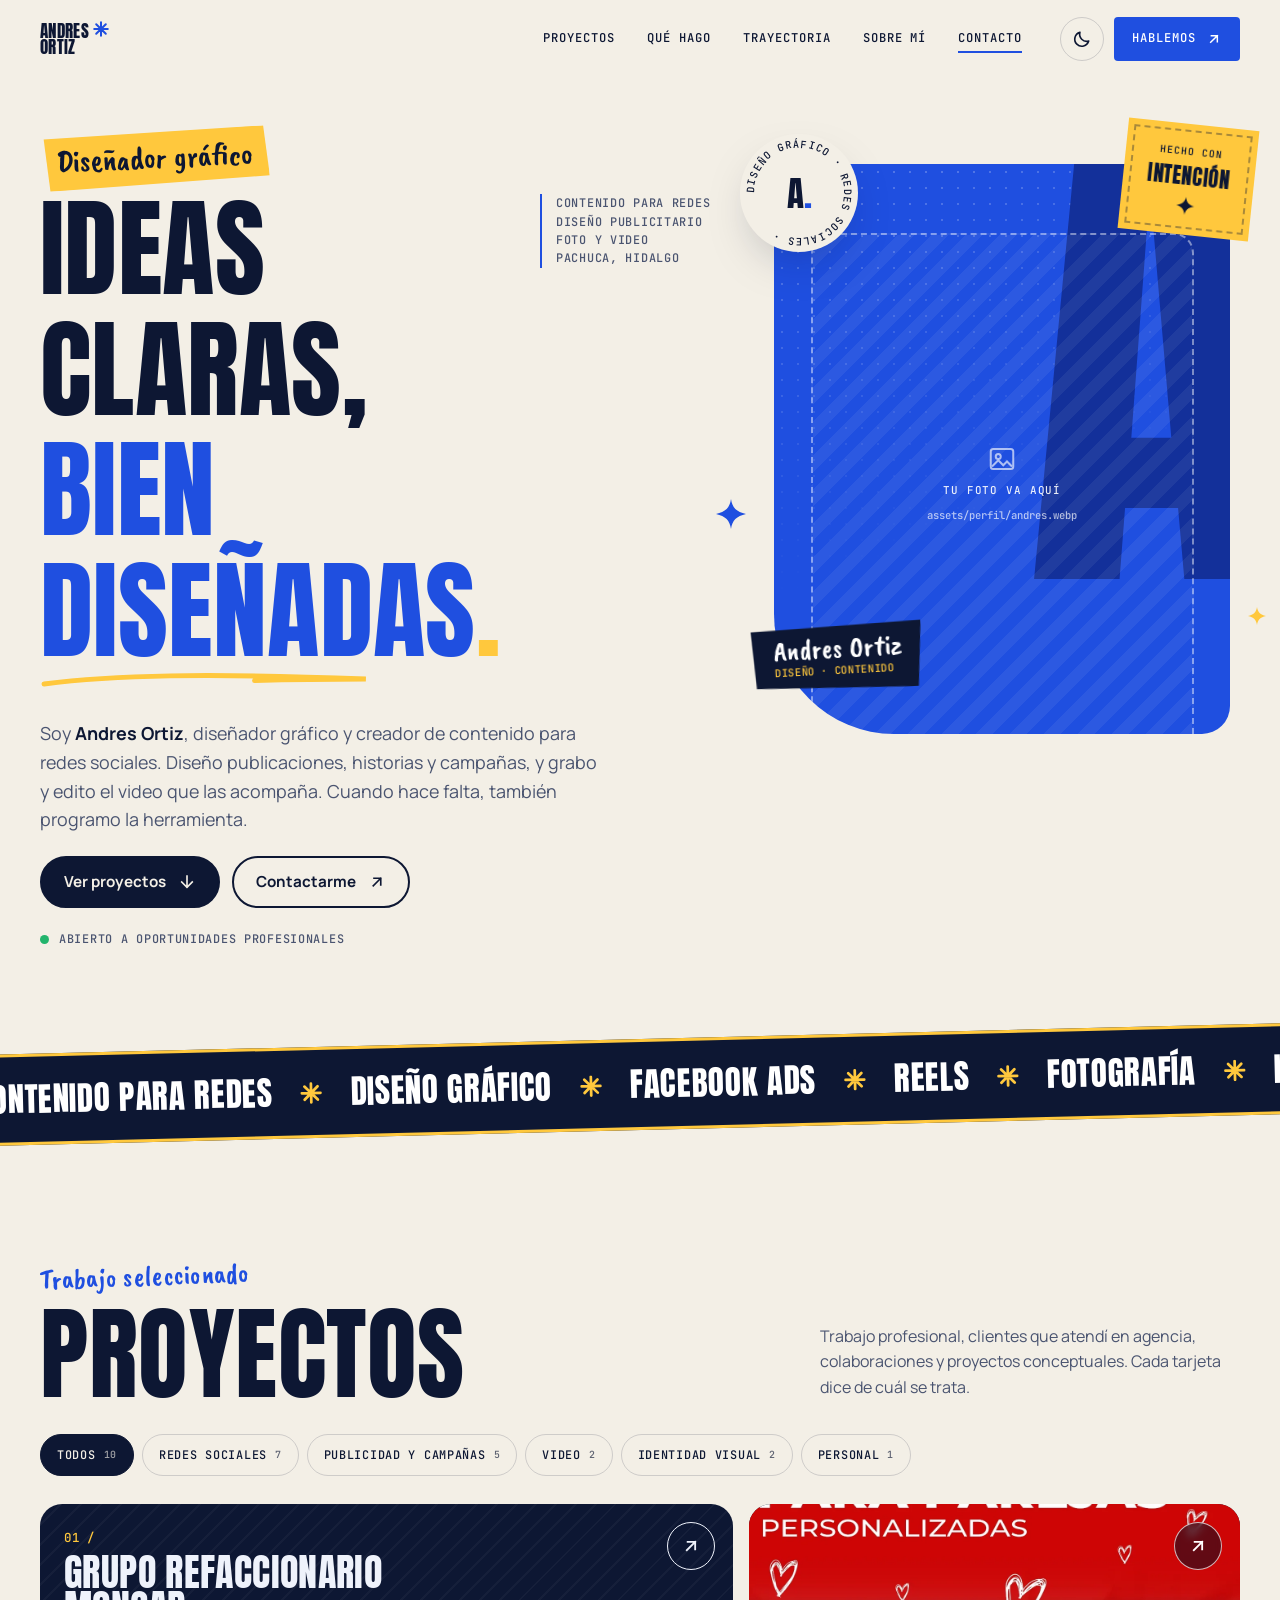
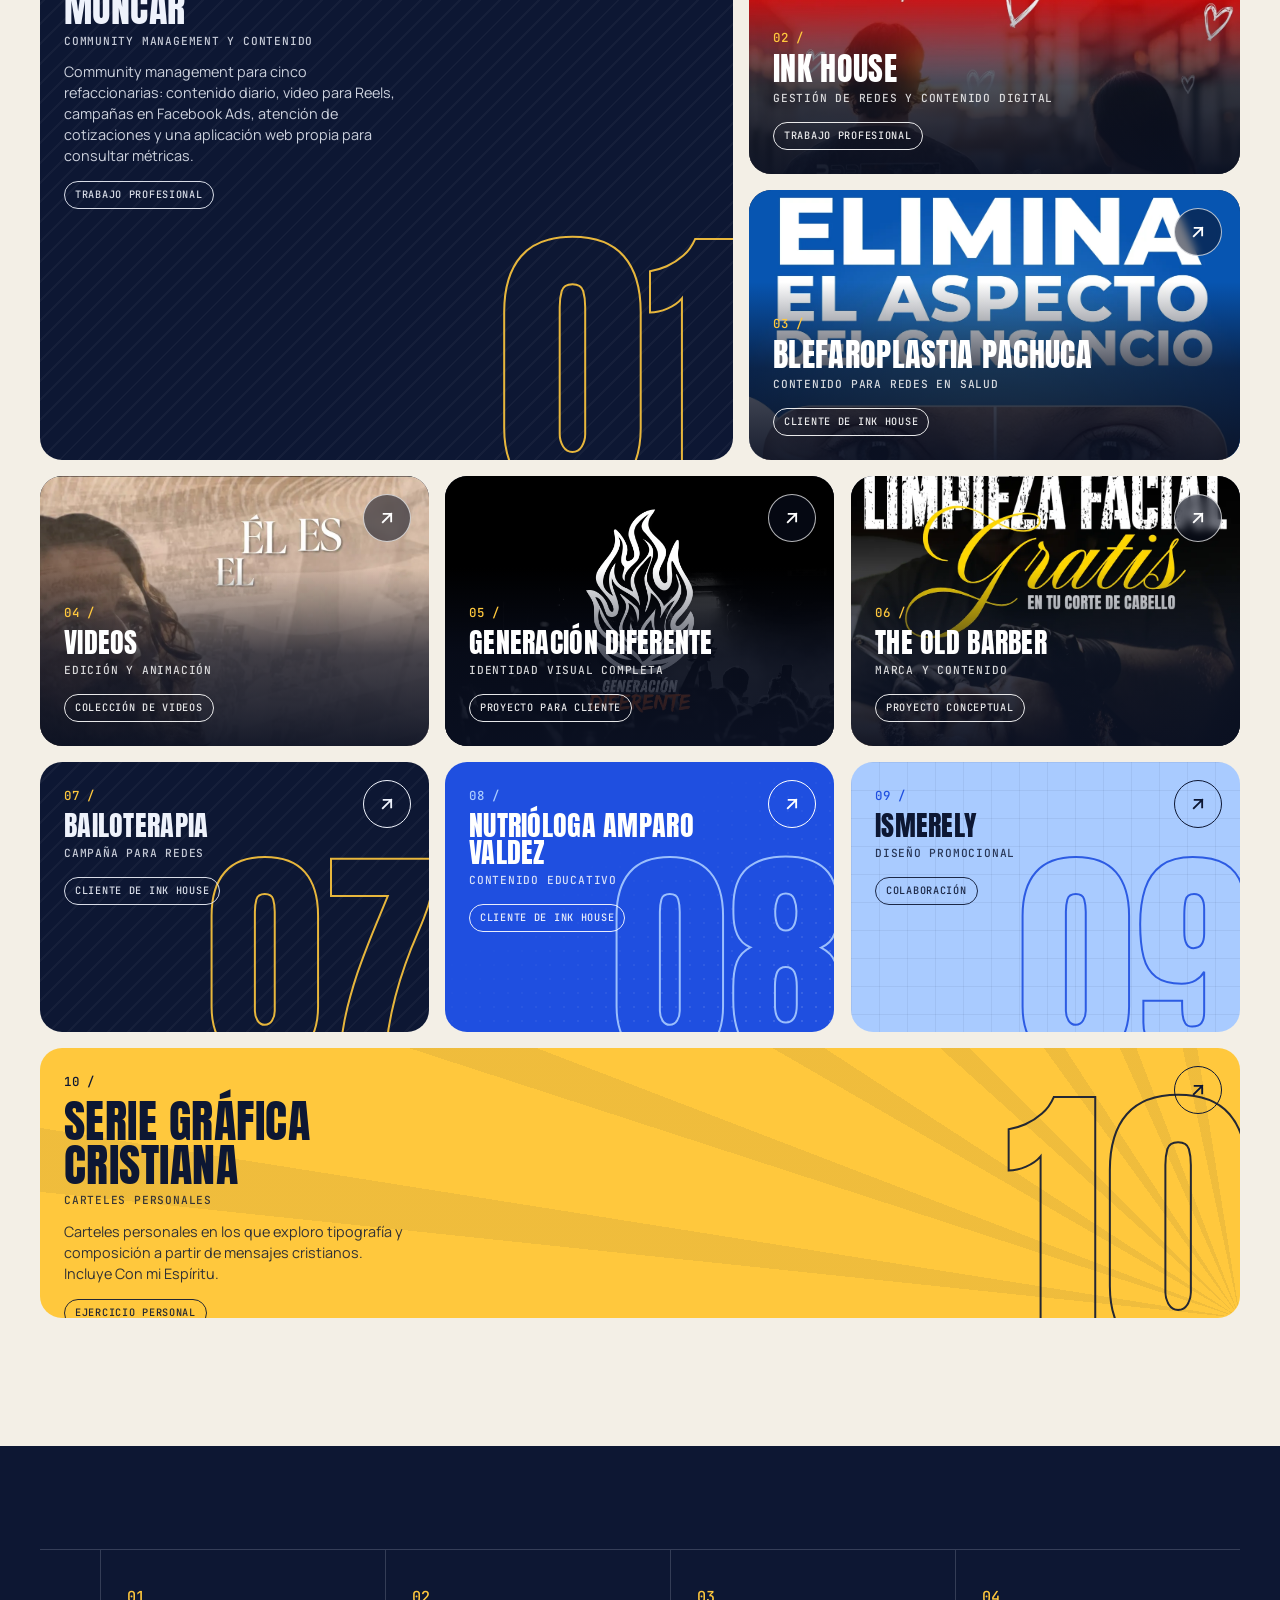
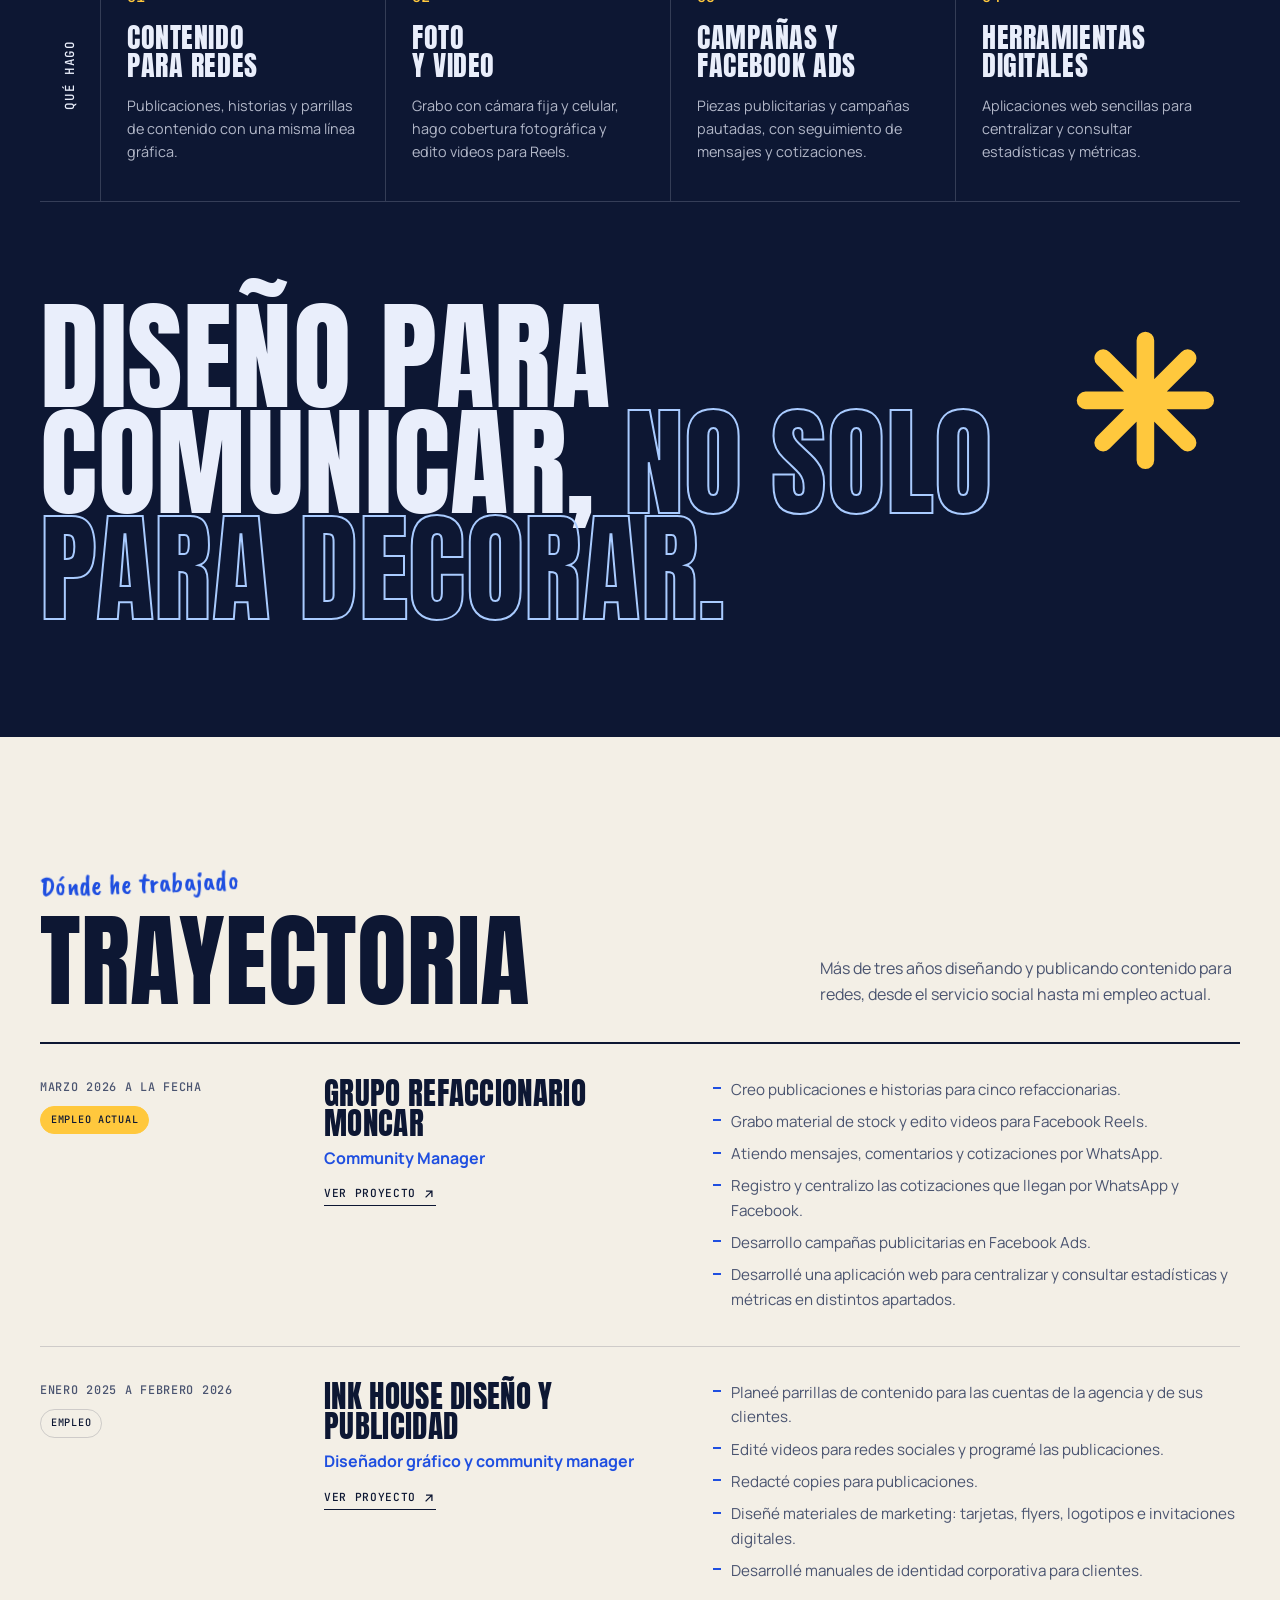
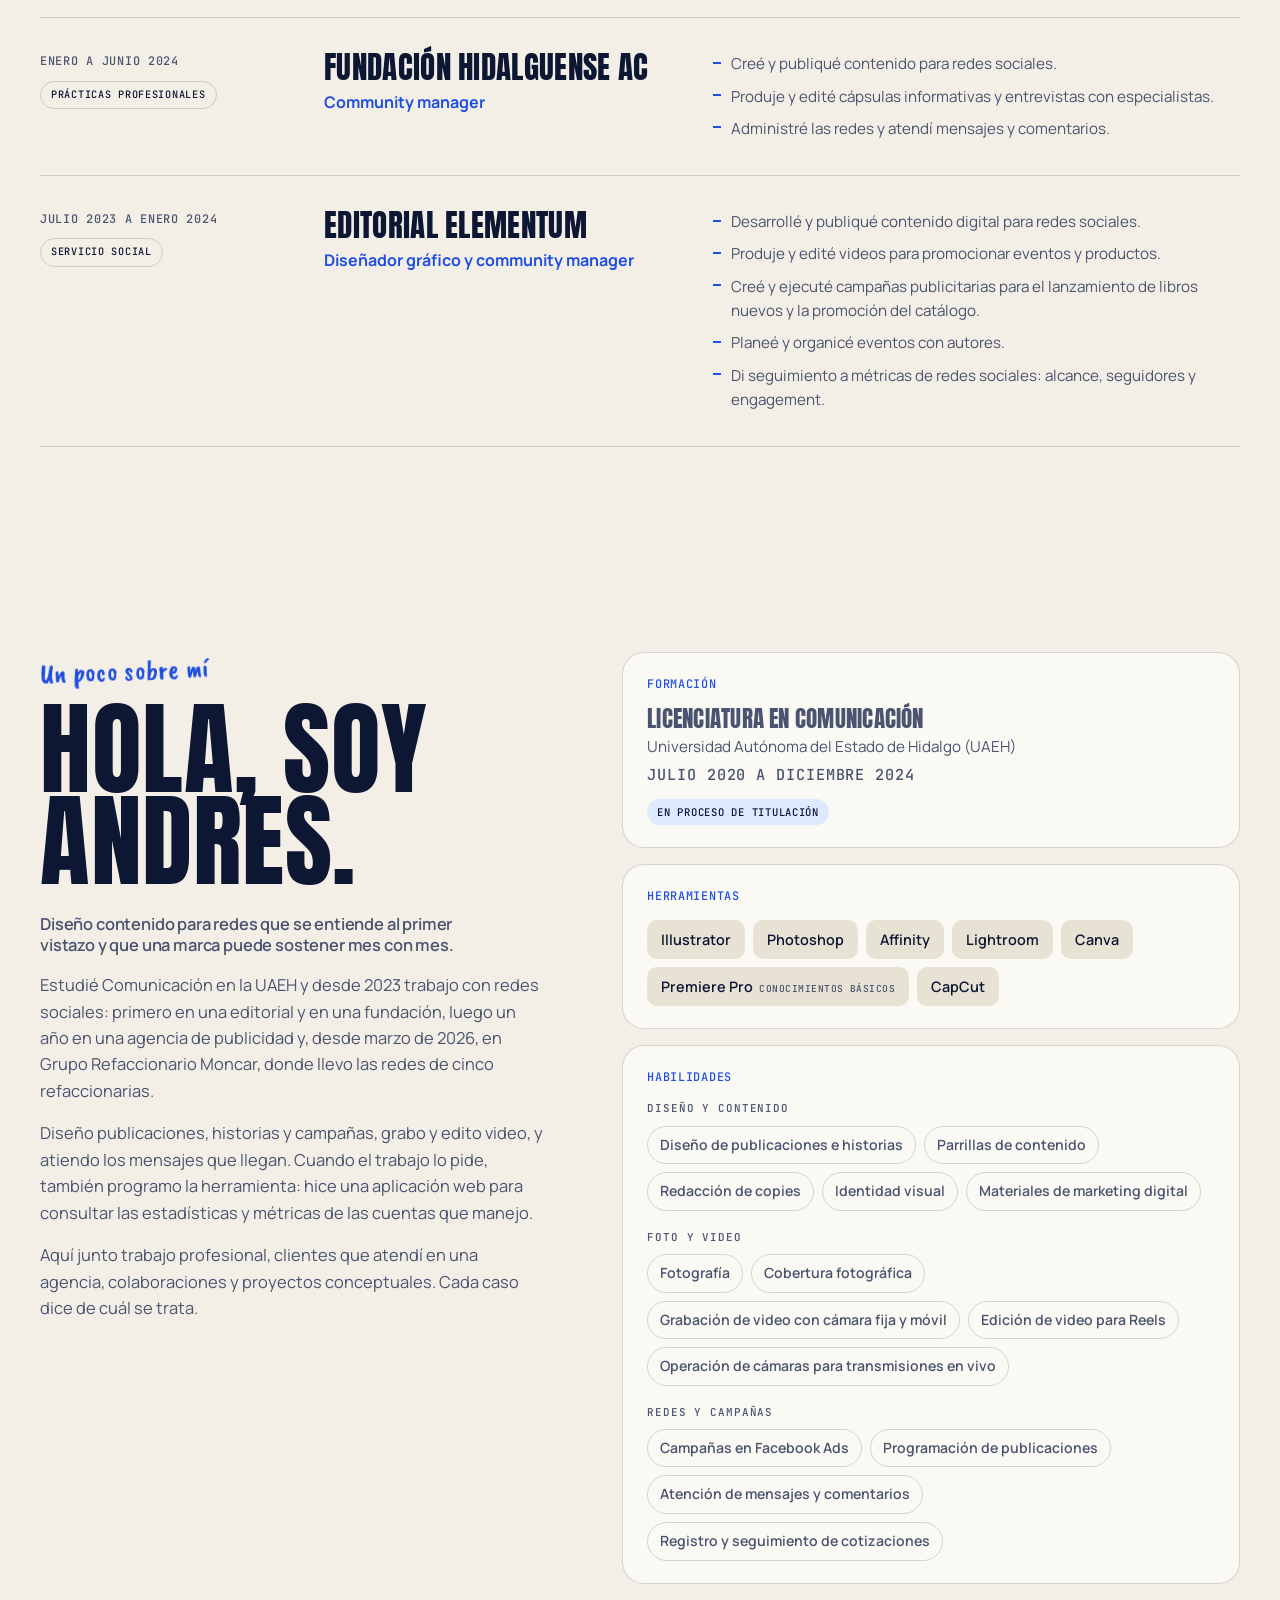
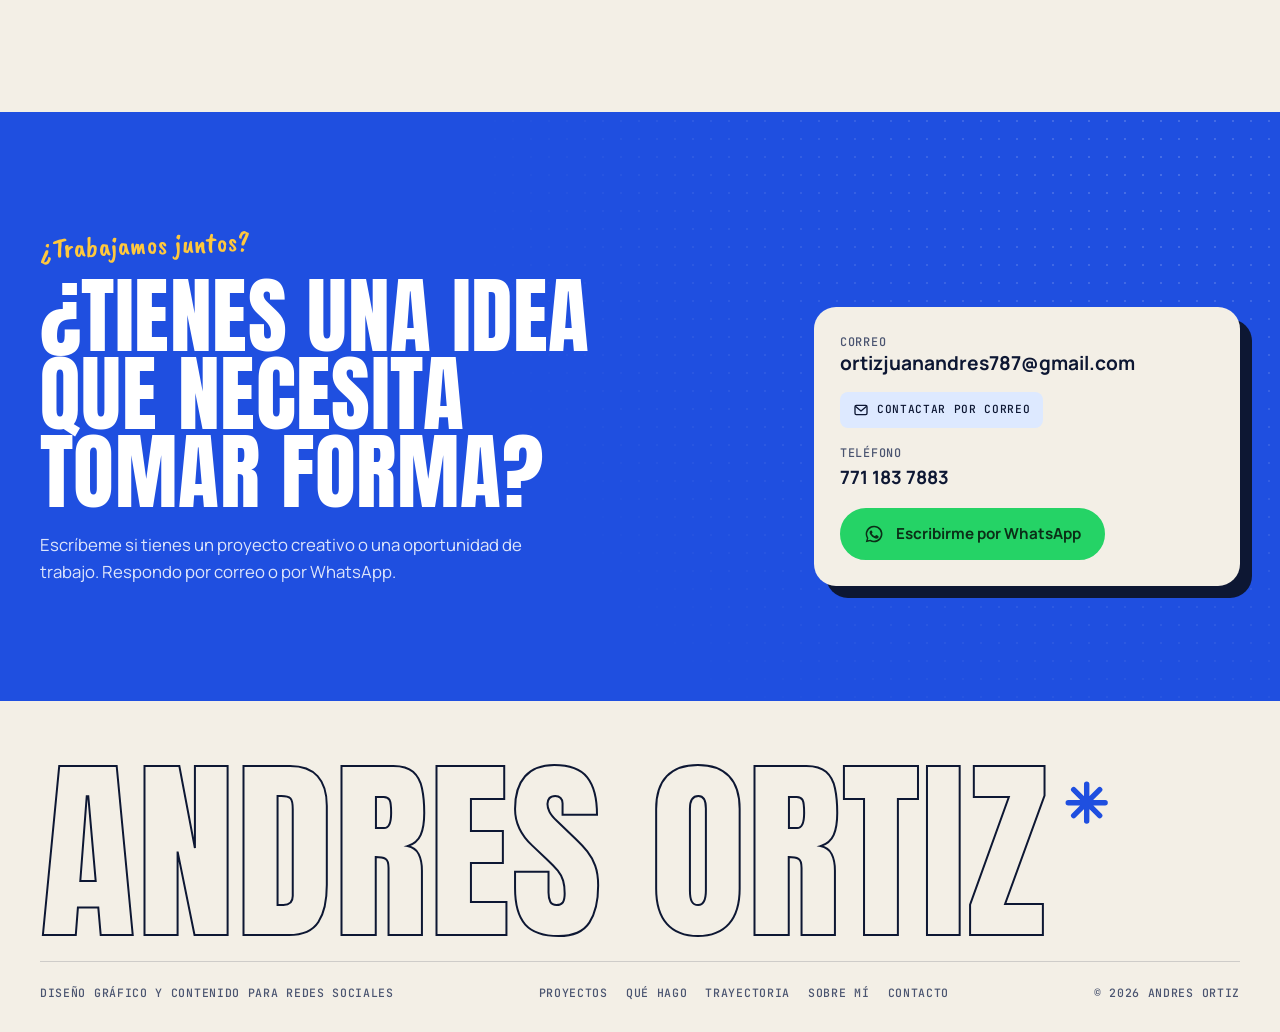
==== index.html @ 682de7b7 "The Old Barber: brandbook interactivo, nueve publicaciones nuevas, paleta #FFD500 y logotipo en el c" ====
<!doctype html>
<html lang="es" class="no-js">
<head>
<meta charset="utf-8">
<meta name="viewport" content="width=device-width,initial-scale=1">
<title>Andres Ortiz · Diseñador gráfico y creador de contenido para redes sociales</title>
<meta name="description" content="Portafolio de Andres Ortiz, diseñador gráfico y creador de contenido para redes sociales en Pachuca, Hidalgo.">
<meta name="theme-color" content="#f3efe6" media="(prefers-color-scheme: light)">
<meta name="theme-color" content="#0a1022" media="(prefers-color-scheme: dark)">
<meta property="og:title" content="Andres Ortiz · Diseñador gráfico y creador de contenido para redes sociales">
<meta property="og:description" content="Publicaciones, historias, campañas en Facebook Ads, fotografía y video para redes sociales.">
<meta property="og:type" content="website">
<link rel="icon" href="assets/favicon.svg" type="image/svg+xml">
<link rel="preload" href="assets/fonts/anton-latin-400-normal.woff2" as="font" type="font/woff2" crossorigin>
<link rel="preload" href="assets/fonts/manrope-latin-wght-normal.woff2" as="font" type="font/woff2" crossorigin>
<script>
  /* Tema antes de pintar, para evitar parpadeo */
  (function () {
    var d = document.documentElement, t = null;
    d.classList.remove('no-js'); d.classList.add('js');
    try { t = localStorage.getItem('tema'); } catch (e) {}
    if (!t) t = matchMedia('(prefers-color-scheme: dark)').matches ? 'oscuro' : 'claro';
    d.dataset.theme = t;
    if (/[?&]pendientes\b/.test(location.search)) d.classList.add('ver-pendientes');
  })();
</script>
<link rel="stylesheet" href="assets/css/estilos.css?v=20261031b">
</head>
<body>
<a class="saltar" href="#contenido">Saltar al contenido</a>

<!-- ============ SÍMBOLOS SVG REUTILIZABLES ============ -->
<svg width="0" height="0" style="position:absolute" aria-hidden="true">
  <symbol id="i-flecha" viewBox="0 0 24 24"><path d="M7 17 17 7M8 7h9v9" fill="none" stroke="currentColor" stroke-width="2.2" stroke-linecap="square"/></symbol>
  <symbol id="i-abajo" viewBox="0 0 24 24"><path d="M12 4v15M5 12l7 7 7-7" fill="none" stroke="currentColor" stroke-width="2.2" stroke-linecap="square"/></symbol>
  <symbol id="i-chispa" viewBox="0 0 24 24"><path d="M12 0c.9 6.7 4.4 10.4 12 12-7.6 1.6-11.1 5.3-12 12-.9-6.7-4.4-10.4-12-12C7.6 10.4 11.1 6.7 12 0Z" fill="currentColor"/></symbol>
  <symbol id="i-estallido" viewBox="0 0 40 40"><g stroke="currentColor" stroke-width="5" stroke-linecap="round"><path d="M20 3v34M3 20h34M8 8l24 24M32 8 8 32"/></g></symbol>
  <symbol id="i-sol" viewBox="0 0 24 24"><circle cx="12" cy="12" r="4.5" fill="none" stroke="currentColor" stroke-width="2"/><path d="M12 1.5v3M12 19.5v3M1.5 12h3M19.5 12h3M4.6 4.6l2.1 2.1M17.3 17.3l2.1 2.1M4.6 19.4l2.1-2.1M17.3 6.7l2.1-2.1" stroke="currentColor" stroke-width="2" stroke-linecap="round"/></symbol>
  <symbol id="i-luna" viewBox="0 0 24 24"><path d="M20 14.5A8.5 8.5 0 0 1 9.5 4a8.5 8.5 0 1 0 10.5 10.5Z" fill="none" stroke="currentColor" stroke-width="2" stroke-linejoin="round"/></symbol>
  <symbol id="i-cerrar" viewBox="0 0 24 24"><path d="M6 6l12 12M18 6 6 18" stroke="currentColor" stroke-width="2.2" stroke-linecap="square"/></symbol>
  <symbol id="i-correo" viewBox="0 0 24 24"><rect x="3" y="5" width="18" height="14" rx="2" fill="none" stroke="currentColor" stroke-width="2"/><path d="m3.5 6.5 8.5 7 8.5-7" fill="none" stroke="currentColor" stroke-width="2" stroke-linejoin="round"/></symbol>
  <symbol id="i-whatsapp" viewBox="0 0 24 24"><path fill="currentColor" d="M12 2a9.9 9.9 0 0 0-8.5 15l-1.4 5 5.1-1.3A10 10 0 1 0 12 2Zm0 18.2a8.2 8.2 0 0 1-4.2-1.2l-.3-.2-3 .8.8-2.9-.2-.3A8.2 8.2 0 1 1 12 20.2Zm4.5-6.1c-.2-.1-1.5-.7-1.7-.8s-.4-.1-.6.1-.7.8-.8 1-.3.2-.6.1a6.7 6.7 0 0 1-3.3-2.9c-.3-.4.2-.4.7-1.3.1-.2 0-.3 0-.4l-.8-1.8c-.2-.5-.4-.4-.6-.4h-.5a1 1 0 0 0-.7.3 3 3 0 0 0-.9 2.2 5.2 5.2 0 0 0 1.1 2.7 11.9 11.9 0 0 0 4.6 4c1.7.7 2.3.8 3.2.6a2.7 2.7 0 0 0 1.8-1.2 2.2 2.2 0 0 0 .1-1.3c0-.1-.2-.2-.4-.3Z"/></symbol>
  <symbol id="i-copiar" viewBox="0 0 24 24"><rect x="8" y="8" width="12" height="12" rx="2" fill="none" stroke="currentColor" stroke-width="2"/><path d="M16 8V5a1 1 0 0 0-1-1H5a1 1 0 0 0-1 1v10a1 1 0 0 0 1 1h3" fill="none" stroke="currentColor" stroke-width="2"/></symbol>
  <symbol id="i-imagen" viewBox="0 0 24 24"><rect x="3" y="4" width="18" height="16" rx="2" fill="none" stroke="currentColor" stroke-width="1.6"/><circle cx="9" cy="10" r="2" fill="none" stroke="currentColor" stroke-width="1.6"/><path d="m4 18 5-5 4 4 3-3 4 4" fill="none" stroke="currentColor" stroke-width="1.6"/></symbol>
  <symbol id="i-play" viewBox="0 0 24 24"><path d="M8 5v14l11-7z" fill="currentColor"/></symbol>
  <symbol id="i-ig-corazon" viewBox="0 0 24 24"><path d="M12 20.3 10.6 19C5.6 14.5 2.5 11.7 2.5 8.2 2.5 5.4 4.7 3.3 7.4 3.3c1.8 0 3.5.9 4.6 2.3 1.1-1.4 2.8-2.3 4.6-2.3 2.7 0 4.9 2.1 4.9 4.9 0 3.5-3.1 6.3-8.1 10.8L12 20.3z" fill="var(--relleno,none)" stroke="currentColor" stroke-width="1.9" stroke-linejoin="round"/></symbol>
  <symbol id="i-ig-comentario" viewBox="0 0 24 24"><path d="M20.7 16.4A9 9 0 1 0 17 20l3.9 1-0.2-4.6z" fill="none" stroke="currentColor" stroke-width="1.9" stroke-linejoin="round"/></symbol>
  <symbol id="i-ig-enviar" viewBox="0 0 24 24"><path d="M21.5 3 10 13.4M21.5 3l-6.8 18-4.7-7.6L2.5 9.7 21.5 3z" fill="none" stroke="currentColor" stroke-width="1.9" stroke-linejoin="round"/></symbol>
  <symbol id="i-ig-guardar" viewBox="0 0 24 24"><path d="M19 21l-7-6-7 6V3.5h14V21z" fill="none" stroke="currentColor" stroke-width="1.9" stroke-linejoin="round"/></symbol>
  <symbol id="i-ig-mas" viewBox="0 0 24 24"><circle cx="5" cy="12" r="1.7" fill="currentColor"/><circle cx="12" cy="12" r="1.7" fill="currentColor"/><circle cx="19" cy="12" r="1.7" fill="currentColor"/></symbol>
  <symbol id="i-fb-like" viewBox="0 0 24 24"><path d="M7.5 10.5V20h-3.5v-9.5h3.5zm2 9.5h7.6c.9 0 1.7-.6 1.9-1.5l1.4-6.2c.3-1.2-.7-2.3-1.9-2.3H14V5.6c0-1.3-1-2.3-2.3-2.3L9.5 10v10z" fill="currentColor"/></symbol>
  <symbol id="i-pausa" viewBox="0 0 24 24"><rect x="6" y="5" width="4" height="14" rx="1" fill="currentColor"/><rect x="14" y="5" width="4" height="14" rx="1" fill="currentColor"/></symbol>
</svg>

<!-- ============ NAVEGACIÓN ============ -->
<header class="nav" id="nav">
  <div class="contenedor nav__in">
    <a class="marca" href="#inicio" aria-label="Andres Ortiz, ir al inicio">
      <span class="marca__txt">ANDRES<br>ORTIZ</span>
      <svg class="marca__icono" aria-hidden="true"><use href="#i-estallido"/></svg>
    </a>
    <nav class="nav__links" id="menu" aria-label="Principal">
      <a href="#proyectos" data-seccion="proyectos">Proyectos</a>
      <a href="#servicios" data-seccion="servicios">Qué hago</a>
      <a href="#trayectoria" data-seccion="trayectoria">Trayectoria</a>
      <a href="#sobre-mi" data-seccion="sobre-mi">Sobre mí</a>
      <a href="#contacto" data-seccion="contacto">Contacto</a>
    </nav>
    <div class="nav__acciones">
      <button class="tema" id="tema" type="button" aria-label="Cambiar a modo oscuro">
        <svg class="tema__sol" aria-hidden="true"><use href="#i-sol"/></svg>
        <svg class="tema__luna" aria-hidden="true"><use href="#i-luna"/></svg>
      </button>
      <a class="nav__cta" href="#contacto">Hablemos <svg aria-hidden="true"><use href="#i-flecha"/></svg></a>
      <button class="hamburguesa" id="hamburguesa" type="button" aria-expanded="false" aria-controls="menu" aria-label="Abrir menú"><span></span><span></span></button>
    </div>
  </div>
</header>

<main id="contenido">

<!-- ============ PORTADA ============ -->
<section class="hero" id="inicio" aria-labelledby="hero-titulo">
  <div class="contenedor hero__grid">
    <div class="hero__texto">
      <p class="hero__firma" data-anim="1"><span class="pincel">Diseñador gráfico</span></p>
      <h1 class="hero__titulo" id="hero-titulo">
        <span class="linea"><span>Ideas</span></span>
        <span class="linea"><span>claras,</span></span>
        <span class="linea linea--acento"><span>bien</span></span>
        <span class="linea linea--acento"><span>diseñadas<i class="punto">.</i></span></span>
      </h1>
      <svg class="trazo" viewBox="0 0 320 22" aria-hidden="true" preserveAspectRatio="none"><path d="M4 15C70 6 160 4 316 10c-90 0-170 3-250 9" fill="none" stroke="currentColor" stroke-width="5" stroke-linecap="round"/></svg>
    </div>

    <aside class="hero__nota" data-anim="2">
      <p class="mono">Contenido para redes<br>Diseño publicitario<br>Foto y video<br><span class="hero__ubicacion" data-perfil="ubicacion"></span></p>
    </aside>

    <div class="hero__visual" data-anim="3">
      <div class="hero__panel">
        <span class="hero__letra" aria-hidden="true">A</span>
        <div class="hero__foto" id="heroFoto">
          <div class="hueco hueco--foto">
            <svg aria-hidden="true"><use href="#i-imagen"/></svg>
            <span>Tu foto va aquí</span>
            <code>assets/perfil/andres.webp</code>
          </div>
        </div>
      </div>
      <span class="hero__nombre"><span class="script">Andres Ortiz</span><span class="mono">Diseño · Contenido</span></span>
      <div class="sello" aria-hidden="true">
        <svg viewBox="0 0 120 120" class="sello__texto"><defs><path id="circulo" d="M60 60m-46 0a46 46 0 1 1 92 0a46 46 0 1 1-92 0"/></defs><text><textPath href="#circulo">DISEÑO GRÁFICO · REDES SOCIALES · </textPath></text></svg>
        <span class="sello__centro">A<i>.</i></span>
      </div>
      <div class="estampa" aria-hidden="true"><span>Hecho con</span><b>intención</b><svg><use href="#i-chispa"/></svg></div>
      <svg class="chispa chispa--1" aria-hidden="true"><use href="#i-chispa"/></svg>
      <svg class="chispa chispa--2" aria-hidden="true"><use href="#i-chispa"/></svg>
    </div>

    <div class="hero__pie" data-anim="4">
      <p class="hero__intro">Soy <strong>Andres Ortiz</strong>, diseñador gráfico y creador de contenido para redes sociales. Diseño publicaciones, historias y campañas, y grabo y edito el video que las acompaña. Cuando hace falta, también programo la herramienta.</p>
      <div class="botones">
        <a class="btn btn--solido" href="#proyectos">Ver proyectos <svg aria-hidden="true"><use href="#i-abajo"/></svg></a>
        <a class="btn btn--linea" href="#contacto">Contactarme <svg aria-hidden="true"><use href="#i-flecha"/></svg></a>
      </div>
      <p class="hero__estado"><span class="pulso" aria-hidden="true"></span> Abierto a oportunidades profesionales</p>
    </div>
  </div>

  <div class="cinta" aria-hidden="true">
    <div class="cinta__pista">
      <span>Contenido para redes</span><svg><use href="#i-estallido"/></svg>
      <span>Diseño gráfico</span><svg><use href="#i-estallido"/></svg>
      <span>Facebook Ads</span><svg><use href="#i-estallido"/></svg>
      <span>Reels</span><svg><use href="#i-estallido"/></svg>
      <span>Fotografía</span><svg><use href="#i-estallido"/></svg>
      <span>Identidad visual</span><svg><use href="#i-estallido"/></svg>
      <span>Contenido para redes</span><svg><use href="#i-estallido"/></svg>
      <span>Diseño gráfico</span><svg><use href="#i-estallido"/></svg>
      <span>Facebook Ads</span><svg><use href="#i-estallido"/></svg>
      <span>Reels</span><svg><use href="#i-estallido"/></svg>
      <span>Fotografía</span><svg><use href="#i-estallido"/></svg>
      <span>Identidad visual</span><svg><use href="#i-estallido"/></svg>
    </div>
  </div>
</section>

<!-- ============ PROYECTOS ============ -->
<section class="seccion proyectos" id="proyectos" aria-labelledby="proyectos-titulo">
  <div class="contenedor">
    <header class="cabecera" data-reveal>
      <div>
        <p class="script kicker">Trabajo seleccionado</p>
        <h2 class="titulo-seccion" id="proyectos-titulo">Proyectos</h2>
      </div>
      <p class="cabecera__texto">Trabajo profesional, clientes que atendí en agencia, colaboraciones y proyectos conceptuales. Cada tarjeta dice de cuál se trata.</p>
    </header>

    <div class="filtros" id="filtros" role="toolbar" aria-label="Filtrar proyectos" data-reveal></div>
    <p class="sr-only" id="filtroEstado" aria-live="polite"></p>

    <div class="obras" id="obras">
      <noscript><p>Activa JavaScript para ver la galería de proyectos.</p></noscript>
    </div>
  </div>
</section>

<!-- ============ QUÉ HAGO ============ -->
<section class="banda" id="servicios" aria-labelledby="servicios-titulo">
  <div class="contenedor banda__grid">
    <h2 class="banda__vertical" id="servicios-titulo">Qué hago</h2>
    <article class="servicio" data-reveal>
      <span class="servicio__num">01</span>
      <h3>Contenido<br>para redes</h3>
      <p>Publicaciones, historias y parrillas de contenido con una misma línea gráfica.</p>
    </article>
    <article class="servicio" data-reveal>
      <span class="servicio__num">02</span>
      <h3>Foto<br>y video</h3>
      <p>Grabo con cámara fija y celular, hago cobertura fotográfica y edito videos para Reels.</p>
    </article>
    <article class="servicio" data-reveal>
      <span class="servicio__num">03</span>
      <h3>Campañas y<br>Facebook Ads</h3>
      <p>Piezas publicitarias y campañas pautadas, con seguimiento de mensajes y cotizaciones.</p>
    </article>
    <article class="servicio" data-reveal>
      <span class="servicio__num">04</span>
      <h3>Herramientas<br>digitales</h3>
      <p>Aplicaciones web sencillas para centralizar y consultar estadísticas y métricas.</p>
    </article>
  </div>
  <div class="contenedor manifiesto" data-reveal>
    <p class="manifiesto__frase">Diseño para<br>comunicar, <span>no solo<br>para decorar.</span></p>
    <svg class="manifiesto__estallido" aria-hidden="true"><use href="#i-estallido"/></svg>
  </div>
</section>

<!-- ============ TRAYECTORIA ============ -->
<section class="seccion trayectoria" id="trayectoria" aria-labelledby="trayectoria-titulo">
  <div class="contenedor">
    <header class="cabecera" data-reveal>
      <div>
        <p class="script kicker">Dónde he trabajado</p>
        <h2 class="titulo-seccion" id="trayectoria-titulo">Trayectoria</h2>
      </div>
      <p class="cabecera__texto">Más de tres años diseñando y publicando contenido para redes, desde el servicio social hasta mi empleo actual.</p>
    </header>
    <ol class="tray" id="listaTrayectoria"></ol>
  </div>
</section>

<!-- ============ SOBRE MÍ ============ -->
<section class="seccion sobre" id="sobre-mi" aria-labelledby="sobre-titulo">
  <div class="contenedor sobre__grid">
    <div class="sobre__izq" data-reveal>
      <p class="script kicker">Un poco sobre mí</p>
      <h2 class="titulo-seccion" id="sobre-titulo">Hola, soy Andres.</h2>
      <p class="sobre__entrada">Diseño contenido para redes que se entiende al primer vistazo y que una marca puede sostener mes con mes.</p>
      <p>Estudié Comunicación en la UAEH y desde 2023 trabajo con redes sociales: primero en una editorial y en una fundación, luego un año en una agencia de publicidad y, desde marzo de 2026, en Grupo Refaccionario Moncar, donde llevo las redes de cinco refaccionarias.</p>
      <p>Diseño publicaciones, historias y campañas, grabo y edito video, y atiendo los mensajes que llegan. Cuando el trabajo lo pide, también programo la herramienta: hice una aplicación web para consultar las estadísticas y métricas de las cuentas que manejo.</p>
      <p>Aquí junto trabajo profesional, clientes que atendí en una agencia, colaboraciones y proyectos conceptuales. Cada caso dice de cuál se trata.</p>
      <a class="btn btn--linea btn--cv" id="btnCV" href="#" hidden>Descargar CV <svg aria-hidden="true"><use href="#i-abajo"/></svg></a>
    </div>
    <div class="sobre__der" data-reveal>
      <div class="panel formacion" id="formacion" hidden>
        <h3 class="panel__titulo mono">Formación</h3>
        <ul></ul>
      </div>
      <div class="panel herramientas" id="herramientas" hidden>
        <h3 class="panel__titulo mono">Herramientas</h3>
        <ul></ul>
      </div>
      <div class="panel habilidades" id="habilidades" hidden>
        <h3 class="panel__titulo mono">Habilidades</h3>
        <div class="habilidades__grupos"></div>
      </div>
      <p class="nota-pendiente">Pendiente: tu CV en PDF (<code>PERFIL.cv</code>) y tu foto (<code>PERFIL.foto</code>).</p>
    </div>
  </div>
</section>

<!-- ============ CONTACTO ============ -->
<section class="contacto" id="contacto" aria-labelledby="contacto-titulo">
  <div class="contenedor contacto__grid">
    <div data-reveal>
      <p class="script kicker kicker--claro">¿Trabajamos juntos?</p>
      <h2 class="contacto__titulo" id="contacto-titulo">¿Tienes una idea que necesita tomar forma?</h2>
      <p class="contacto__texto">Escríbeme si tienes un proyecto creativo o una oportunidad de trabajo. Respondo por correo o por WhatsApp.</p>
    </div>
    <div class="contacto__tarjeta" data-reveal>
      <a class="contacto__correo" data-perfil-href="mailto" href="mailto:ortizjuanandres787@gmail.com">
        <span class="mono">Correo</span>
        <b data-perfil="correo">ortizjuanandres787@gmail.com</b>
      </a>
      <a class="contacto__accion" data-perfil-href="mailto" href="mailto:ortizjuanandres787@gmail.com"><svg aria-hidden="true"><use href="#i-correo"/></svg><span>Contactar por correo</span></a>
      <a class="contacto__tel" data-perfil-href="tel" href="tel:+527711837883"><span class="mono">Teléfono</span><b data-perfil="telefonoVisible">771 183 7883</b></a>
      <div class="redes" id="redes" hidden></div>
      <a class="btn btn--wa" href="https://wa.me/527711837883" target="_blank" rel="noopener"><svg aria-hidden="true"><use href="#i-whatsapp"/></svg> Escribirme por WhatsApp</a>
    </div>
  </div>
</section>
</main>

<footer class="pie">
  <div class="contenedor">
    <p class="pie__gigante" aria-hidden="true">ANDRES ORTIZ<svg><use href="#i-estallido"/></svg></p>
    <div class="pie__fila">
      <span>Diseño gráfico y contenido para redes sociales</span>
      <nav aria-label="Pie de página"><a href="#proyectos">Proyectos</a><a href="#servicios">Qué hago</a><a href="#trayectoria">Trayectoria</a><a href="#sobre-mi">Sobre mí</a><a href="#contacto">Contacto</a></nav>
      <span>© <span id="anio">2026</span> Andres Ortiz</span>
    </div>
  </div>
</footer>

<!-- ============ CASO DE PROYECTO ============ -->
<dialog class="caso" id="caso" aria-labelledby="casoTitulo">
  <button type="button" class="caso__volver" id="casoVolver" aria-label="Volver al portafolio">
    <svg aria-hidden="true"><use href="#i-flecha"/></svg><span>Volver</span>
  </button>
  <div class="caso__cuerpo" id="casoCuerpo"></div>
  <div class="visor" id="visor" role="dialog" aria-modal="true" aria-labelledby="visorTitulo" hidden>
    <button type="button" class="visor__btn visor__cerrar" id="visorCerrar" aria-label="Cerrar vista ampliada"><svg aria-hidden="true"><use href="#i-cerrar"/></svg></button>
    <div class="visor__escena">
      <button type="button" class="visor__btn visor__prev" id="visorPrev" aria-label="Pieza anterior"><svg aria-hidden="true" style="transform:rotate(-135deg)"><use href="#i-flecha"/></svg></button>
      <figure class="visor__marco"><img id="visorImg" alt=""></figure>
      <button type="button" class="visor__btn visor__next" id="visorNext" aria-label="Pieza siguiente"><svg aria-hidden="true" style="transform:rotate(45deg)"><use href="#i-flecha"/></svg></button>
      <aside class="visor__info" aria-live="polite">
        <p class="visor__seccion mono" id="visorSeccion"></p>
        <h3 class="visor__titulo" id="visorTitulo"></h3>
        <p class="visor__desc" id="visorDesc"></p>
      </aside>
    </div>
    <div class="visor__minis" id="visorMinis" aria-label="Piezas de esta sección"></div>
  </div>
</dialog>

<div class="aviso" id="aviso" role="status" aria-live="polite"></div>

<script src="assets/js/proyectos.js?v=20261031b"></script>
<script src="assets/js/videos.js?v=20261031b"></script>
<script src="assets/js/videoteca.js?v=20261031b"></script>
<script src="assets/js/presentaciones.js?v=20261031b"></script>
<script src="assets/js/main.js?v=20261031b"></script>
</body>
</html>
---- assets/css/estilos.css ----
/* =====================================================================
   PORTAFOLIO ANDRES ORTIZ
   1. Fuentes      2. Tokens y temas   3. Base
   4. Navegación   5. Portada          6. Proyectos
   7. Qué hago     8. Sobre mí         9. Contacto y pie
   10. Caso        11. Huecos y pendientes
   12. Animación   13. Responsive
   ===================================================================== */

/* 1. FUENTES (autoalojadas, licencia OFL) */
@font-face{font-family:"Anton";src:url(../fonts/anton-latin-400-normal.woff2) format("woff2");font-weight:400;font-display:swap}
@font-face{font-family:"Manrope";src:url(../fonts/manrope-latin-wght-normal.woff2) format("woff2");font-weight:200 800;font-display:swap}
@font-face{font-family:"Caveat Brush";src:url(../fonts/caveat-brush-latin-400-normal.woff2) format("woff2");font-weight:400;font-display:swap}
@font-face{font-family:"Great Vibes";src:url(../fonts/great-vibes-latin-400-normal.woff2) format("woff2");font-weight:400;font-display:swap}
@font-face{font-family:"JetBrains Mono";src:url(../fonts/jetbrains-mono-latin-500-normal.woff2) format("woff2");font-weight:500;font-display:swap}

/* 2. TOKENS Y TEMAS */
:root{
  /* Holgura para letras que salen de la caja (Q, J, comas, acentos, Ñ)
     en los textos que se animan con overflow oculto. */
  --asc:.3em;--desc:.22em;
  --f-display:"Anton",Impact,"Arial Narrow Bold",sans-serif;
  --f-texto:"Manrope",ui-sans-serif,system-ui,-apple-system,"Segoe UI",sans-serif;
  --f-script:"Caveat Brush","Comic Sans MS",cursive;
  --f-mono:"JetBrains Mono",ui-monospace,Menlo,Consolas,monospace;

  /* Paleta base */
  --azul-tinta:#0d1733;
  --azul-cobalto:#1f4fe0;
  --azul-profundo:#13309a;
  --azul-cielo:#a9cbff;
  --azul-hielo:#dde9ff;
  --crema:#f3efe6;
  --crema-2:#e8e2d4;
  --sol:#ffc83d;

  --radio:22px;
  --radio-s:12px;
  --ancho:1240px;
  --margen:clamp(18px,4vw,40px);
  --ease:cubic-bezier(.2,.8,.2,1);
}
:root,[data-theme="claro"]{
  --fondo:var(--crema);
  --fondo-2:var(--crema-2);
  --superficie:#fbf9f4;
  --texto:var(--azul-tinta);
  --texto-suave:#4a5470;
  --linea:rgba(13,23,51,.16);
  --acento:var(--azul-cobalto);
  --banda:var(--azul-tinta);
  --banda-texto:#e9eefb;
  --sombra:0 18px 50px -20px rgba(13,23,51,.35);
  color-scheme:light;
}
[data-theme="oscuro"]{
  --fondo:#0a1022;
  --fondo-2:#111a33;
  --superficie:#131d38;
  --texto:#eef2fb;
  --texto-suave:#a4afc9;
  --linea:rgba(214,226,255,.15);
  --acento:#7aa2ff;
  --banda:#050916;
  --banda-texto:#e9eefb;
  --sombra:0 18px 50px -20px rgba(0,0,0,.7);
  color-scheme:dark;
}

/* 3. BASE */
*,*::before,*::after{box-sizing:border-box}
html{scroll-behavior:smooth;scroll-padding-top:90px;-webkit-text-size-adjust:100%}
body{margin:0;background:var(--fondo);color:var(--texto);font-family:var(--f-texto);font-size:1rem;line-height:1.6;overflow-x:clip;transition:background-color .35s,color .35s}
img,video,svg{display:block;max-width:100%}
a{color:inherit;text-decoration:none}
button{font:inherit;color:inherit;background:none;border:0;cursor:pointer;padding:0}
h1,h2,h3{margin:0;font-weight:400}
p{margin:0 0 1em}
code{font-family:var(--f-mono);font-size:.8em}
:focus-visible{outline:3px solid var(--acento);outline-offset:3px;border-radius:4px}
::selection{background:var(--sol);color:var(--azul-tinta)}
.contenedor{width:min(var(--ancho),100% - var(--margen)*2);margin-inline:auto}
[hidden]{display:none!important}
.sr-only{position:absolute;width:1px;height:1px;overflow:hidden;clip:rect(0 0 0 0);white-space:nowrap}
.saltar{position:fixed;left:12px;top:-60px;z-index:100;background:var(--sol);color:var(--azul-tinta);padding:10px 16px;border-radius:8px;font-weight:700}
.saltar:focus{top:12px}
.mono{font-family:var(--f-mono);font-size:.74rem;letter-spacing:.06em;text-transform:uppercase;line-height:1.55}
.script{font-family:var(--f-script);font-weight:400;letter-spacing:.01em}
.seccion{padding:clamp(72px,10vw,130px) 0}
.kicker{color:var(--acento);font-size:clamp(1.35rem,2.4vw,1.75rem);margin:0 0 .2em;transform:rotate(-2deg);transform-origin:left}
.titulo-seccion{font-family:var(--f-display);text-transform:uppercase;font-size:clamp(3rem,8vw,6.6rem);line-height:.9;letter-spacing:.005em}

/* Botones */
.botones{display:flex;flex-wrap:wrap;gap:12px}
.btn{--h:52px;display:inline-flex;align-items:center;gap:12px;height:var(--h);padding:0 22px;border-radius:999px;font-weight:700;font-size:.95rem;border:2px solid var(--texto);transition:transform .3s var(--ease),background-color .25s,color .25s,box-shadow .3s var(--ease)}
.btn svg{width:18px;height:18px;transition:transform .3s var(--ease)}
.btn:hover{transform:translateY(-2px)}
.btn:hover svg{transform:translate(2px,-2px)}
.btn:active{transform:translateY(0)}
.btn--solido{background:var(--texto);color:var(--fondo)}
.btn--solido:hover{box-shadow:5px 5px 0 var(--acento)}
.btn--solido:hover svg{transform:translateY(3px)}
.btn--linea:hover{background:var(--texto);color:var(--fondo)}
.btn--sol{background:var(--sol);color:var(--azul-tinta);border-color:var(--sol)}
.btn--sol:hover{box-shadow:5px 5px 0 var(--azul-tinta)}

/* 4. NAVEGACIÓN */
.nav{position:sticky;top:0;z-index:40;transition:background-color .3s,box-shadow .3s,border-color .3s;border-bottom:1px solid transparent}
.nav--solida{background:color-mix(in srgb,var(--fondo) 86%,transparent);backdrop-filter:blur(14px);-webkit-backdrop-filter:blur(14px);border-bottom-color:var(--linea)}
.nav__in{height:78px;display:flex;align-items:center;gap:24px}
.marca{display:flex;align-items:flex-start;gap:4px;font-family:var(--f-display);font-size:1.08rem;line-height:.95;letter-spacing:.02em}
.marca__icono{width:16px;height:16px;color:var(--acento);margin-top:-2px;transition:transform .6s var(--ease)}
.marca:hover .marca__icono{transform:rotate(90deg)}
.nav__links{display:flex;gap:4px;margin-left:auto}
.nav__links a{position:relative;padding:8px 14px;font-family:var(--f-mono);font-size:.76rem;letter-spacing:.08em;text-transform:uppercase}
.nav__links a::after{content:"";position:absolute;left:14px;right:14px;bottom:4px;height:2px;background:var(--acento);transform:scaleX(0);transform-origin:right;transition:transform .35s var(--ease)}
.nav__links a:hover::after,.nav__links a.activo::after{transform:scaleX(1);transform-origin:left}
.nav__acciones{display:flex;align-items:center;gap:10px}
.tema{width:44px;height:44px;border-radius:50%;border:1.5px solid var(--linea);display:grid;place-items:center;transition:transform .4s var(--ease),border-color .25s}
.tema:hover{transform:rotate(25deg);border-color:var(--texto)}
.tema svg{width:20px;height:20px;grid-area:1/1}
.tema__sol{display:none}
[data-theme="oscuro"] .tema__sol{display:block}
[data-theme="oscuro"] .tema__luna{display:none}
.nav__cta{display:inline-flex;align-items:center;gap:10px;height:44px;padding:0 18px;background:var(--acento);color:#fff;font-family:var(--f-mono);font-size:.76rem;letter-spacing:.08em;text-transform:uppercase;border-radius:4px;transition:background-color .25s,transform .3s var(--ease)}
[data-theme="oscuro"] .nav__cta{color:var(--azul-tinta)}
.nav__cta svg{width:16px;height:16px;transition:transform .3s var(--ease)}
.nav__cta:hover svg{transform:rotate(45deg)}
.hamburguesa{display:none;width:44px;height:44px;border-radius:50%;border:1.5px solid var(--linea);place-items:center;align-content:center;gap:6px}
.hamburguesa span{display:block;width:18px;height:2px;background:currentColor;transition:transform .3s var(--ease)}
.hamburguesa[aria-expanded="true"] span:first-child{transform:translateY(4px) rotate(45deg)}
.hamburguesa[aria-expanded="true"] span:last-child{transform:translateY(-4px) rotate(-45deg)}

/* 5. PORTADA */
.hero{position:relative;padding-top:clamp(24px,4vw,56px);overflow-x:clip}
.hero__grid{display:grid;grid-template-columns:minmax(0,1.18fr) minmax(0,.82fr);grid-template-areas:"texto visual" "pie visual";column-gap:clamp(28px,5vw,72px);row-gap:28px;align-items:start}
.hero__texto{grid-area:texto;position:relative}
.hero__firma{margin:0 0 14px}
.pincel{display:inline-block;font-family:var(--f-script);font-size:clamp(1.5rem,2.6vw,2rem);color:var(--azul-tinta);background:var(--sol);padding:2px 16px 4px;transform:rotate(-2.5deg);clip-path:polygon(2% 8%,98% 0,100% 88%,4% 100%)}
.hero__titulo{font-family:var(--f-display);text-transform:uppercase;font-size:clamp(3.6rem,8.4vw,8.6rem);line-height:.9;letter-spacing:.004em}
.hero__titulo .linea{display:block;overflow:hidden;padding:var(--asc) 0 var(--desc);margin:calc(var(--asc) * -1) 0 calc(var(--desc) * -1)}
.hero__titulo .linea>span{display:inline-block}
.hero__titulo .linea--acento{color:var(--acento)}
.hero__titulo .punto{font-style:normal;color:var(--sol)}
.trazo{width:min(330px,62%);height:22px;color:var(--sol);margin-top:10px}
.hero__nota{grid-area:texto;justify-self:end;align-self:start;margin-top:64px;text-align:left;color:var(--texto-suave);border-left:2px solid var(--acento);padding-left:14px}
.hero__nota p{margin:0}
.hero__ubicacion:empty{display:none}
.hero__pie{grid-area:pie;display:grid;grid-template-columns:minmax(0,1fr);gap:22px;max-width:560px}
.hero__intro{font-size:clamp(1.05rem,1.4vw,1.2rem);color:var(--texto-suave);margin:0}
.hero__intro strong{color:var(--texto)}
.hero__estado{display:flex;align-items:center;gap:10px;margin:0;font-family:var(--f-mono);font-size:.74rem;letter-spacing:.06em;text-transform:uppercase;color:var(--texto-suave)}
.pulso{width:9px;height:9px;border-radius:50%;background:#22b46c;box-shadow:0 0 0 0 rgba(34,180,108,.5);animation:pulso 2.4s infinite}

.hero__visual{grid-area:visual;position:relative;padding:34px 10px 0 0}
.hero__panel{position:relative;aspect-ratio:4/5;border-radius:28px 28px 28px 120px;background:var(--azul-cobalto);overflow:hidden;isolation:isolate}
.hero__panel::before{content:"";position:absolute;inset:0;background-image:radial-gradient(rgba(255,255,255,.22) 1.2px,transparent 1.3px);background-size:16px 16px;mask-image:linear-gradient(160deg,#000 10%,transparent 60%);-webkit-mask-image:linear-gradient(160deg,#000 10%,transparent 60%);z-index:-1}
.hero__letra{position:absolute;right:-10%;top:-2%;font-family:var(--f-display);font-size:min(40vw,580px);line-height:.82;color:var(--azul-profundo);z-index:-1;user-select:none}
.hero__foto{position:absolute;inset:12% 8% 0 8%;display:flex;align-items:flex-end;justify-content:center}
.hero__foto img{width:100%;height:100%;object-fit:cover;object-position:top center;filter:grayscale(1) contrast(1.08);mix-blend-mode:luminosity;border-radius:20px 20px 0 0}
.hero__nombre{position:absolute;left:-22px;bottom:44px;z-index:2;display:flex;flex-direction:column;background:var(--azul-tinta);color:#fff;padding:10px 20px 12px 22px;transform:rotate(-3deg);clip-path:polygon(0 6%,100% 0,97% 100%,2% 92%)}
.hero__nombre .script{font-size:1.75rem;line-height:1}
.hero__nombre .mono{color:var(--sol);font-size:.66rem}
.sello{position:absolute;left:-34px;top:4px;width:118px;height:118px;border-radius:50%;background:var(--fondo);display:grid;place-items:center;box-shadow:var(--sombra);z-index:2}
.sello__texto{position:absolute;inset:0;width:100%;height:100%;animation:girar 22s linear infinite}
.sello__texto text{font-family:var(--f-mono);font-size:10.4px;letter-spacing:.12em;fill:var(--texto)}
.sello__centro{font-family:var(--f-display);font-size:2.2rem;line-height:1}
.sello__centro i{font-style:normal;color:var(--acento)}
.estampa{position:absolute;right:-8px;top:0;z-index:2;background:var(--sol);color:var(--azul-tinta);padding:12px 16px;display:flex;flex-direction:column;align-items:center;text-align:center;transform:rotate(6deg);font-family:var(--f-mono);font-size:.62rem;letter-spacing:.1em;text-transform:uppercase;border:2px dashed rgba(13,23,51,.35);outline:6px solid var(--sol)}
.estampa b{font-family:var(--f-display);font-weight:400;font-size:1.3rem;letter-spacing:.03em}
.estampa svg{width:18px;height:18px;margin-top:4px}
.chispa{position:absolute;color:var(--acento);z-index:2}
.chispa--1{width:30px;height:30px;left:-58px;bottom:34%;animation:titilar 3.4s ease-in-out infinite}
.chispa--2{width:18px;height:18px;right:-26px;bottom:18%;color:var(--sol);animation:titilar 2.8s ease-in-out .8s infinite}

.cinta{margin-top:clamp(48px,7vw,90px);background:var(--azul-tinta);color:#fff;transform:rotate(-1.4deg);width:104%;margin-left:-2%;overflow:hidden;border-block:3px solid var(--sol)}
[data-theme="oscuro"] .cinta{background:var(--azul-cobalto)}
.cinta__pista{display:flex;align-items:center;gap:28px;width:max-content;padding:16px 0;animation:cinta 34s linear infinite}
.cinta__pista span{font-family:var(--f-display);text-transform:uppercase;font-size:clamp(1.4rem,2.6vw,2.2rem);letter-spacing:.02em;white-space:nowrap}
.cinta__pista svg{width:22px;height:22px;color:var(--sol);flex:none}

/* 6. PROYECTOS */
.cabecera{display:flex;justify-content:space-between;align-items:flex-end;gap:32px;margin-bottom:34px}
.cabecera__texto{max-width:420px;color:var(--texto-suave);margin:0}
.filtros{display:flex;flex-wrap:wrap;gap:8px;margin-bottom:28px}
.filtro{display:inline-flex;align-items:center;gap:8px;height:42px;padding:0 16px;border-radius:999px;border:1.5px solid var(--linea);font-family:var(--f-mono);font-size:.74rem;letter-spacing:.06em;text-transform:uppercase;transition:background-color .25s,color .25s,border-color .25s}
.filtro sup{font-size:.62rem;opacity:.65;top:0}
.filtro:hover{border-color:var(--texto)}
.filtro[aria-pressed="true"]{background:var(--texto);color:var(--fondo);border-color:var(--texto)}

.obras{display:grid;grid-template-columns:repeat(12,minmax(0,1fr));grid-auto-rows:270px;gap:16px;grid-auto-flow:dense}
.obra{--span:6;--filas:1;grid-column:span var(--span);grid-row:span var(--filas);position:relative;border-radius:var(--radio);overflow:hidden;background:var(--t-fondo);color:var(--t-texto);container-type:inline-size;isolation:isolate;transition:transform .45s var(--ease),box-shadow .45s var(--ease)}
.obra.oculta{display:none}
.obras.filtrado .obra{--span:6;--filas:1}
.obra:hover{transform:translateY(-5px);box-shadow:var(--sombra)}
.obra:has(:focus-visible){outline:3px solid var(--acento);outline-offset:3px}
.obra__enlace::after{content:"";position:absolute;inset:0;z-index:3;border-radius:inherit}
.obra__enlace:focus-visible{outline:none}
.obra__portada{position:absolute;inset:0;z-index:-1;overflow:hidden}
.obra__portada img{width:100%;height:100%;object-fit:cover;transition:transform .8s var(--ease)}
.obra:hover .obra__portada img{transform:scale(1.04)}
.obra__numero{position:absolute;right:-.04em;bottom:-.2em;font-family:var(--f-display);font-size:min(60cqw,300px);line-height:1;color:transparent;-webkit-text-stroke:2px var(--t-acento);opacity:.9;transition:transform .8s var(--ease)}
.obra:hover .obra__numero{transform:translate(-4%,-3%) rotate(-3deg)}
.obra__info{position:static;padding:24px 24px 20px;max-width:min(88%,420px);display:flex;flex-direction:column;gap:6px}
.obra--foto .obra__info{background:var(--t-fondo);border-radius:0 0 var(--radio-s) 0}
.obra__num{font-family:var(--f-mono);font-size:.78rem;color:var(--t-acento);letter-spacing:.06em}
.obra h3{font-family:var(--f-display);text-transform:uppercase;font-size:clamp(1.7rem,3.2cqw + 1rem,2.9rem);line-height:.95;letter-spacing:.01em}
.obra__disc{font-family:var(--f-mono);font-size:.7rem;letter-spacing:.07em;text-transform:uppercase;opacity:.82}
.obra__resumen{font-size:.9rem;line-height:1.45;margin:6px 0 0;opacity:.85;max-width:38ch}
.obra__rel{align-self:flex-start;margin-top:8px;font-family:var(--f-mono);font-size:.64rem;letter-spacing:.07em;text-transform:uppercase;padding:5px 10px;border-radius:999px;border:1.5px solid currentColor;opacity:.9}
.obra__flecha{position:absolute;right:18px;top:18px;width:48px;height:48px;border-radius:50%;border:1.5px solid var(--t-texto);display:grid;place-items:center;transition:background-color .3s,color .3s,transform .45s var(--ease),border-color .3s}
.obra__flecha svg{width:20px;height:20px}
.obra:hover .obra__flecha{background:var(--sol);color:var(--azul-tinta);border-color:var(--sol);transform:rotate(45deg)}
.obra__chip{position:absolute;left:18px;bottom:16px;display:none}

/* Tonos de portada */
.t-cobalto{--t-fondo:var(--azul-cobalto);--t-texto:#fff;--t-acento:var(--azul-cielo)}
.t-tinta{--t-fondo:var(--azul-tinta);--t-texto:#eef2fb;--t-acento:var(--sol)}
.t-cielo{--t-fondo:var(--azul-cielo);--t-texto:var(--azul-tinta);--t-acento:var(--azul-cobalto)}
.t-papel{--t-fondo:var(--superficie);--t-texto:var(--texto);--t-acento:var(--azul-cobalto)}
.t-sol{--t-fondo:var(--sol);--t-texto:var(--azul-tinta);--t-acento:var(--azul-tinta)}
[data-theme="oscuro"] .t-tinta{--t-fondo:#1a2650}
[data-theme="oscuro"] .t-papel{--t-acento:var(--azul-cielo);box-shadow:inset 0 0 0 1px var(--linea)}
.t-papel{box-shadow:inset 0 0 0 1px var(--linea)}
/* Patrones de fondo de las portadas tipográficas */
.obra--tipo .obra__portada::before{content:"";position:absolute;inset:0;opacity:.5}
.t-cobalto.obra--tipo .obra__portada::before{background-image:radial-gradient(rgba(255,255,255,.28) 1.3px,transparent 1.4px);background-size:14px 14px;mask-image:linear-gradient(to top left,#000,transparent 65%);-webkit-mask-image:linear-gradient(to top left,#000,transparent 65%)}
.t-tinta.obra--tipo .obra__portada::before{background-image:repeating-linear-gradient(135deg,rgba(255,255,255,.07) 0 2px,transparent 2px 14px)}
.t-cielo.obra--tipo .obra__portada::before{background-image:linear-gradient(rgba(13,23,51,.12) 1px,transparent 1px),linear-gradient(90deg,rgba(13,23,51,.12) 1px,transparent 1px);background-size:28px 28px}
.t-papel.obra--tipo .obra__portada::before{background-image:repeating-radial-gradient(circle at 100% 100%,transparent 0 22px,var(--linea) 22px 23.5px)}
.t-sol.obra--tipo .obra__portada::before{background-image:repeating-conic-gradient(from 0deg at 100% 100%,rgba(13,23,51,.13) 0 3deg,transparent 3deg 12deg)}

/* 7. QUÉ HAGO */
.banda{background:var(--banda);color:var(--banda-texto);padding:clamp(64px,8vw,110px) 0 0;position:relative;overflow:hidden}
.banda__grid{display:grid;grid-template-columns:60px repeat(4,minmax(0,1fr));border-block:1px solid rgba(233,238,251,.18)}
.banda__vertical{writing-mode:vertical-rl;transform:rotate(180deg);font-family:var(--f-mono);font-size:.78rem;letter-spacing:.14em;text-transform:uppercase;align-self:center;justify-self:center;padding:24px 0}
.servicio{position:relative;padding:34px 26px 38px;border-left:1px solid rgba(233,238,251,.18);overflow:hidden;isolation:isolate}
.servicio::before{content:"";position:absolute;inset:0;background:var(--azul-cobalto);transform:translateY(101%);transition:transform .5s var(--ease);z-index:-1}
.servicio:hover::before{transform:translateY(0)}
.servicio__num{font-family:var(--f-mono);color:var(--sol);font-size:.95rem}
.servicio h3{font-family:var(--f-display);text-transform:uppercase;font-size:clamp(1.5rem,2.2vw,1.9rem);line-height:1;margin:14px 0 14px;letter-spacing:.02em}
.servicio p{font-size:.9rem;color:rgba(233,238,251,.75);margin:0;transition:color .3s}
.servicio:hover p{color:#fff}
.manifiesto{position:relative;padding:clamp(56px,8vw,110px) 0 clamp(64px,9vw,120px)}
.manifiesto__frase{font-family:var(--f-display);text-transform:uppercase;font-size:clamp(3rem,9.4vw,9.4rem);line-height:.88;margin:0;letter-spacing:.005em}
.manifiesto__frase span{color:transparent;-webkit-text-stroke:2px var(--azul-cielo)}
.manifiesto__estallido{position:absolute;right:2%;top:24%;width:clamp(70px,11vw,150px);height:clamp(70px,11vw,150px);color:var(--sol);animation:girar 18s linear infinite}

/* 8. SOBRE MÍ */
.sobre__grid{display:grid;grid-template-columns:minmax(0,.9fr) minmax(0,1.1fr);gap:clamp(36px,6vw,90px);align-items:start}
.etiquetas{display:flex;flex-wrap:wrap;gap:10px;margin-top:30px}
.etiquetas span{font-family:var(--f-mono);font-size:.72rem;letter-spacing:.06em;text-transform:uppercase;padding:9px 14px;border-radius:999px;background:var(--superficie);border:1.5px solid var(--linea);transition:transform .3s var(--ease),background-color .25s,color .25s}
.etiquetas span:nth-child(3n+1){transform:rotate(-2deg)}
.etiquetas span:nth-child(3n+2){transform:rotate(1.5deg)}
.etiquetas span:hover{transform:rotate(0) translateY(-3px);background:var(--azul-cobalto);color:#fff;border-color:var(--azul-cobalto)}
.sobre__der{color:var(--texto-suave);font-size:1.05rem;padding-top:clamp(0px,4vw,46px)}
.sobre__entrada{font-size:clamp(1.4rem,2.4vw,1.95rem);line-height:1.3;color:var(--texto);font-weight:600;letter-spacing:-.01em;text-wrap:balance}
.herramientas{margin-top:28px}
.herramientas h3{margin-bottom:12px;color:var(--texto)}
.herramientas ul{list-style:none;margin:0;padding:0;display:flex;flex-wrap:wrap;gap:8px}
.herramientas li{padding:8px 14px;border-radius:10px;background:var(--fondo-2);color:var(--texto);font-weight:600;font-size:.9rem}
.btn--cv{margin-top:20px}

/* 9. CONTACTO Y PIE */
.contacto{background:var(--azul-cobalto);color:#fff;padding:clamp(70px,9vw,120px) 0;position:relative;overflow:hidden}
.contacto::before{content:"";position:absolute;inset:0;background-image:radial-gradient(rgba(255,255,255,.18) 1.2px,transparent 1.3px);background-size:18px 18px;mask-image:radial-gradient(circle at 90% 10%,#000,transparent 55%);-webkit-mask-image:radial-gradient(circle at 90% 10%,#000,transparent 55%)}
.contacto__grid{position:relative;display:grid;grid-template-columns:minmax(0,1.25fr) minmax(0,.75fr);gap:clamp(32px,5vw,70px);align-items:end}
.kicker--claro{color:var(--sol)}
.contacto__titulo{font-family:var(--f-display);text-transform:uppercase;font-size:clamp(2.8rem,6.6vw,6rem);line-height:.92;letter-spacing:.005em;text-wrap:balance}
.contacto__texto{margin:22px 0 0;max-width:520px;color:rgba(255,255,255,.85);font-size:1.05rem}
.contacto__tarjeta{background:var(--crema);color:var(--azul-tinta);border-radius:var(--radio);padding:26px;display:grid;gap:16px;box-shadow:12px 12px 0 var(--azul-tinta);transform:rotate(1.2deg)}
.contacto__tarjeta .mono{color:#4a5470;display:block}
.contacto__correo b{display:block;font-size:clamp(1rem,1.7vw,1.2rem);word-break:break-all;line-height:1.3}
.contacto__correo:hover b,.contacto__tel:hover b{text-decoration:underline;text-decoration-color:var(--azul-cobalto);text-underline-offset:4px}
.contacto__tel b{font-size:1.15rem}
.copiar{justify-self:start;display:inline-flex;align-items:center;gap:8px;font-family:var(--f-mono);font-size:.7rem;letter-spacing:.06em;text-transform:uppercase;padding:8px 12px;border-radius:8px;background:var(--azul-hielo);color:var(--azul-tinta);transition:background-color .25s}
.copiar:hover{background:var(--azul-cielo)}
.copiar svg{width:15px;height:15px}
.redes{display:flex;flex-wrap:wrap;gap:8px}
.redes a{font-family:var(--f-mono);font-size:.7rem;text-transform:uppercase;letter-spacing:.06em;padding:8px 12px;border:1.5px solid var(--azul-tinta);border-radius:999px}
.redes a:hover{background:var(--azul-tinta);color:#fff}
.contacto__tarjeta .btn{justify-self:start;border-color:var(--azul-tinta);background:var(--azul-tinta);color:#fff}
.contacto__tarjeta .btn:hover{box-shadow:5px 5px 0 var(--sol)}

.pie{padding:clamp(40px,6vw,70px) 0 30px;overflow:hidden}
.pie__gigante{display:flex;align-items:flex-start;gap:.08em;font-family:var(--f-display);font-size:clamp(3.6rem,15.4vw,15.5rem);line-height:.82;margin:0 0 28px;color:transparent;-webkit-text-stroke:2px var(--texto);white-space:nowrap;letter-spacing:.005em}
.pie__gigante svg{width:.22em;height:.22em;color:var(--acento);flex:none;margin-top:.05em}
.pie__fila{display:flex;justify-content:space-between;align-items:center;flex-wrap:wrap;gap:16px;font-family:var(--f-mono);font-size:.72rem;letter-spacing:.06em;text-transform:uppercase;color:var(--texto-suave);border-top:1px solid var(--linea);padding-top:22px}
.pie__fila nav{display:flex;gap:18px;flex-wrap:wrap}
.pie__fila a:hover{color:var(--texto)}

/* 10. CASO DE PROYECTO */
.caso{width:min(1120px,100% - 24px);max-width:none;height:min(94dvh,100% - 24px);max-height:none;margin:auto;padding:0;border:0;border-radius:26px;background:var(--fondo);color:var(--texto);overflow:hidden;box-shadow:0 40px 120px -30px rgba(0,0,0,.6)}
.caso[open]{display:flex;flex-direction:column;animation:casoEntra .5s var(--ease)}
.caso::backdrop{background:rgba(6,10,24,.72);backdrop-filter:blur(8px);-webkit-backdrop-filter:blur(8px)}
.caso__barra{display:flex;justify-content:space-between;align-items:center;gap:16px;padding:14px 16px 14px 24px;border-bottom:1px solid var(--linea);background:var(--fondo);flex:none}
.caso__nav{display:flex;gap:8px}
.caso__btn{width:44px;height:44px;border-radius:50%;border:1.5px solid var(--linea);display:grid;place-items:center;transition:background-color .25s,color .25s,border-color .25s}
.caso__btn svg{width:18px;height:18px}
.caso__btn:hover{background:var(--texto);color:var(--fondo);border-color:var(--texto)}
.caso__cerrar{background:var(--texto);color:var(--fondo);border-color:var(--texto)}
.caso__cerrar:hover{background:var(--acento);border-color:var(--acento);color:#fff}
.caso__cuerpo{overflow-y:auto;overscroll-behavior:contain;flex:1;scroll-behavior:smooth}
.caso__cabeza{position:relative;padding:clamp(28px,5vw,56px);background:var(--t-fondo);color:var(--t-texto);overflow:hidden;isolation:isolate;min-height:clamp(280px,38vw,400px);display:flex;flex-direction:column;justify-content:flex-end}
.caso__cabeza .obra__numero{font-size:clamp(220px,34vw,420px);z-index:-1}
.caso__cabeza.obra--foto{min-height:clamp(320px,48vw,520px)}
.caso__cabeza.obra--foto::after{content:"";position:absolute;inset:0;background:linear-gradient(to top,rgba(13,23,51,.85),transparent 65%);z-index:-1}
.caso__cabeza.obra--foto{color:#fff}
.caso__chips{display:flex;flex-wrap:wrap;gap:8px;margin-bottom:18px}
.chip{font-family:var(--f-mono);font-size:.66rem;letter-spacing:.07em;text-transform:uppercase;padding:6px 12px;border-radius:999px;border:1.5px solid currentColor}
.chip--fuerte{background:var(--sol);color:var(--azul-tinta);border-color:var(--sol)}
.caso__titulo{font-family:var(--f-display);text-transform:uppercase;font-size:clamp(3rem,8vw,7rem);line-height:.88;letter-spacing:.005em;max-width:12ch}
.caso__resumen{font-size:clamp(1.05rem,1.6vw,1.25rem);max-width:620px;margin:18px 0 0;opacity:.9}
.caso__seccion{padding:clamp(28px,4.5vw,52px) clamp(22px,5vw,56px);border-bottom:1px solid var(--linea)}
.fichas{display:grid;grid-template-columns:repeat(auto-fit,minmax(min(100%,300px),1fr));gap:26px 40px;margin:0}
.ficha dt{font-family:var(--f-mono);font-size:.7rem;letter-spacing:.08em;text-transform:uppercase;color:var(--acento);margin-bottom:8px;display:flex;align-items:center;gap:8px}
.ficha dt::before{content:"";width:18px;height:2px;background:currentColor}
.ficha dd{margin:0;color:var(--texto-suave);font-size:1.02rem;line-height:1.6}
.ficha ul{margin:0;padding:0;list-style:none;display:flex;flex-wrap:wrap;gap:8px}
.ficha li{padding:6px 12px;border-radius:8px;background:var(--fondo-2);color:var(--texto);font-weight:600;font-size:.88rem}
.ficha--aviso dd{color:var(--texto);font-weight:600}
.bloque__cab{display:flex;align-items:baseline;justify-content:space-between;gap:16px;flex-wrap:wrap;margin-bottom:20px}
.bloque__titulo{font-family:var(--f-display);text-transform:uppercase;font-size:clamp(1.8rem,3.6vw,2.8rem);line-height:1;letter-spacing:.01em}
.bloque__titulo span{font-family:var(--f-mono);font-size:.8rem;color:var(--acento);margin-right:12px;vertical-align:middle}
.bloque__nota{margin:0;color:var(--texto-suave);font-size:.95rem}
.galeria{display:grid;grid-template-columns:repeat(3,minmax(0,1fr));gap:14px}
.galeria.c1{grid-template-columns:minmax(0,1fr)}
.galeria.c1:not(.solo-ancho){max-width:440px}
.galeria.c2{grid-template-columns:repeat(2,minmax(0,1fr))}
.galeria.c2:not(.solo-ancho){max-width:760px}
.pieza{margin:0;border-radius:var(--radio-s);overflow:hidden;background:var(--fondo-2);position:relative}
.pieza img,.pieza video{width:100%;height:100%;object-fit:cover;transition:transform .6s var(--ease)}
.pieza--contener img{object-fit:contain;background:var(--superficie)}
.pieza:hover img{transform:scale(1.02)}
.f-cuadrado{aspect-ratio:1/1}
.f-vertical{aspect-ratio:4/5}
.f-horizontal{aspect-ratio:3/2}
.f-ancho{aspect-ratio:16/8;grid-column:1/-1}
.f-historia{aspect-ratio:9/16}
.resultados{display:grid;grid-template-columns:repeat(auto-fit,minmax(200px,1fr));gap:14px}
.resultado{padding:22px;border-radius:var(--radio-s);background:var(--azul-cobalto);color:#fff}
.resultado b{font-family:var(--f-display);font-weight:400;font-size:2.6rem;line-height:1;display:block}
.resultado p{margin:8px 0 0;font-size:.92rem}
.resultado small{display:block;margin-top:10px;font-family:var(--f-mono);font-size:.64rem;opacity:.75;text-transform:uppercase;letter-spacing:.06em}
.caso__sig{display:flex;justify-content:space-between;align-items:center;gap:20px;width:100%;padding:clamp(28px,4.5vw,52px) clamp(22px,5vw,56px);text-align:left;transition:background-color .3s}
.caso__sig:hover{background:var(--fondo-2)}
.caso__sig .mono{color:var(--texto-suave)}
.caso__sig strong{display:block;font-family:var(--f-display);font-weight:400;text-transform:uppercase;font-size:clamp(2rem,5vw,3.6rem);line-height:.95}
.caso__sig svg{width:clamp(40px,6vw,64px);height:clamp(40px,6vw,64px);flex:none;transition:transform .4s var(--ease)}
.caso__sig:hover svg{transform:rotate(45deg)}

/* 11. HUECOS Y PENDIENTES */
.hueco{position:relative;width:100%;height:100%;display:flex;flex-direction:column;align-items:center;justify-content:center;gap:8px;padding:16px;text-align:center;color:var(--texto-suave);border:2px dashed var(--linea);border-radius:inherit;background:repeating-linear-gradient(135deg,transparent 0 12px,color-mix(in srgb,var(--texto) 4%,transparent) 12px 24px)}
.hueco svg{width:30px;height:30px;opacity:.7}
.hueco span{font-family:var(--f-mono);font-size:.68rem;letter-spacing:.08em;text-transform:uppercase}
.hueco code{font-size:.66rem;opacity:.75;word-break:break-all;max-width:100%}
.hueco--foto{color:rgba(255,255,255,.9);border-color:rgba(255,255,255,.45);border-bottom:0;border-radius:20px 20px 0 0;background:repeating-linear-gradient(135deg,transparent 0 12px,rgba(255,255,255,.06) 12px 24px)}
.hueco--video::after{content:"";position:absolute;top:12px;right:12px;width:10px;height:10px;border-radius:50%;background:#ff5d5d}
.nota-pendiente,.chip-pendiente{display:none}
.ver-pendientes .nota-pendiente{display:block;margin:14px 0 0;padding:10px 14px;border:1.5px dashed #e08a00;border-radius:10px;background:rgba(255,200,61,.14);color:var(--texto);font-family:var(--f-mono);font-size:.72rem;line-height:1.5}
.ver-pendientes .chip-pendiente{display:inline-block;font-family:var(--f-mono);font-size:.64rem;text-transform:uppercase;letter-spacing:.06em;padding:5px 10px;border-radius:999px;background:#e08a00;color:#fff}
.ver-pendientes .obra__chip{display:block;z-index:2}
.panel-pendientes{position:fixed;right:16px;bottom:16px;z-index:60;width:min(360px,calc(100% - 32px));max-height:60vh;overflow:auto;background:var(--superficie);color:var(--texto);border:2px solid #e08a00;border-radius:16px;padding:16px 18px;box-shadow:var(--sombra);font-size:.85rem}
.panel-pendientes h2{font-family:var(--f-mono);font-size:.78rem;text-transform:uppercase;letter-spacing:.08em;margin-bottom:8px}
.panel-pendientes ul{margin:0;padding-left:18px}
.panel-pendientes li{margin-bottom:4px}
.panel-pendientes button{position:absolute;right:10px;top:8px;font-size:1.2rem;line-height:1;padding:4px 8px}

.aviso{visibility:hidden;position:fixed;left:50%;bottom:24px;z-index:70;transform:translate(-50%,140%);background:var(--azul-tinta);color:#fff;padding:12px 20px;border-radius:999px;font-weight:600;font-size:.9rem;transition:transform .45s var(--ease);pointer-events:none;border:2px solid var(--sol)}
.aviso.visible{visibility:visible;transform:translate(-50%,0)}

/* 12. ANIMACIÓN */
@keyframes girar{to{transform:rotate(360deg)}}
@keyframes cinta{to{transform:translateX(-50%)}}
@keyframes titilar{0%,100%{transform:scale(1) rotate(0);opacity:1}50%{transform:scale(.7) rotate(45deg);opacity:.6}}
@keyframes pulso{70%{box-shadow:0 0 0 9px rgba(34,180,108,0)}100%{box-shadow:0 0 0 0 rgba(34,180,108,0)}}
@keyframes casoEntra{from{opacity:0;transform:translateY(40px) scale(.98)}to{opacity:1;transform:none}}
@keyframes aparece{from{opacity:0;transform:translateY(16px)}to{opacity:1;transform:none}}

/* Entrada de la portada */
.js .hero__titulo .linea>span{transform:translateY(150%);transition:transform 1s var(--ease)}
.js .hero__titulo .linea:nth-child(2)>span{transition-delay:.08s}
.js .hero__titulo .linea:nth-child(3)>span{transition-delay:.16s}
.js .hero__titulo .linea:nth-child(4)>span{transition-delay:.24s}
.js [data-anim]{opacity:0;transform:translateY(18px);transition:opacity .8s var(--ease),transform .8s var(--ease)}
.js [data-anim="1"]{transition-delay:.05s}
.js [data-anim="2"]{transition-delay:.45s}
.js [data-anim="3"]{transition-delay:.25s}
.js [data-anim="4"]{transition-delay:.55s}
.js .trazo path{stroke-dasharray:420;stroke-dashoffset:420;transition:stroke-dashoffset 1.1s var(--ease) .75s}
.listo .hero__titulo .linea>span,.listo [data-anim]{transform:none;opacity:1}
.listo .trazo path{stroke-dashoffset:0}

/* Aparición al hacer scroll */
.js [data-reveal]{opacity:0;transform:translateY(26px);transition:opacity .8s var(--ease),transform .8s var(--ease)}
.js [data-reveal].visto{opacity:1;transform:none}
.js .obra{animation:aparece .7s var(--ease) both}

@media (prefers-reduced-motion:reduce){
  html{scroll-behavior:auto}
  *,*::before,*::after{animation-duration:.001ms!important;animation-iteration-count:1!important;transition-duration:.001ms!important;transition-delay:0s!important}
  .cinta__pista{animation:none!important}
  .js [data-reveal],.js [data-anim],.js .hero__titulo .linea>span{opacity:1;transform:none}
  .js .trazo path{stroke-dashoffset:0}
}

/* 13. RESPONSIVE */
@media (max-width:1100px){
  .obras{grid-auto-rows:250px}
}
@media (max-width:980px){
  .hero__grid{grid-template-columns:minmax(0,1fr);grid-template-areas:"texto" "visual" "pie"}
  .hero__nota{display:none}
  .hero__visual{max-width:520px;width:100%;justify-self:center;margin:12px 0 18px;padding-left:30px}
  .hero__letra{font-size:min(84vw,520px)}
  .hero__pie{max-width:none}
  .obras{grid-template-columns:repeat(2,minmax(0,1fr));grid-auto-rows:280px}
  .obra,.obras.filtrado .obra{--span:1!important;--filas:1!important}
  .obras:not(.filtrado) .obra--destacada{grid-column:1/-1}
  .obras:not(.filtrado) .obra--ancha{grid-column:1/-1}
  .banda__grid{grid-template-columns:repeat(2,minmax(0,1fr))}
  .banda__vertical{grid-column:1/-1;writing-mode:horizontal-tb;transform:none;justify-self:start;padding:0 0 18px}
  .servicio{border-top:1px solid rgba(233,238,251,.18)}
  .servicio:nth-of-type(odd){border-left:0}
  .sobre__grid,.contacto__grid{grid-template-columns:minmax(0,1fr)}
  .contacto__tarjeta{max-width:480px}
  .cabecera{flex-direction:column;align-items:flex-start;gap:14px}
}
@media (max-width:1040px){
  .hamburguesa{display:grid}
  .nav__links{position:absolute;left:0;right:0;top:100%;flex-direction:column;gap:0;padding:8px var(--margen) 18px;background:var(--fondo);border-bottom:1px solid var(--linea);box-shadow:var(--sombra);transform:translateY(-8px);opacity:0;visibility:hidden;transition:opacity .25s,transform .3s var(--ease),visibility 0s .3s}
  .nav__links.abierto{opacity:1;transform:none;visibility:visible;transition:opacity .25s,transform .3s var(--ease)}
  .nav__links a{padding:16px 4px;font-size:.9rem;border-bottom:1px solid var(--linea)}
  .nav__links a::after{display:none}
  .nav__acciones{margin-left:auto}
}
@media (max-width:620px){
  .nav__in{height:68px}
  .nav__cta{display:none}
  .obras{grid-template-columns:minmax(0,1fr);grid-auto-rows:300px}
  .obras:not(.filtrado) .obra--destacada,.obras:not(.filtrado) .obra--ancha{grid-column:auto}
  .banda__grid{grid-template-columns:minmax(0,1fr)}
  .servicio{border-left:0;padding:26px 4px 30px}
  .servicio::before{inset:0 -40px}
  .sello{width:96px;height:96px;left:-26px}
  .sello__centro{font-size:1.8rem}
  .sello__texto text{font-size:10.6px}
  .estampa{padding:9px 12px;right:-4px}
  .estampa b{font-size:1.05rem}
  .chispa--1{left:-30px}
  .botones .btn{flex:1 1 auto;justify-content:center}
  .caso{width:100%;height:100dvh;border-radius:0}
  .caso__cabeza{min-height:300px}
  .caso__cabeza .obra__numero{opacity:.35}
  .obra__numero{font-size:190px}
  .galeria.c3{grid-template-columns:repeat(2,minmax(0,1fr))}
  .galeria.c3 .f-horizontal{grid-column:1/-1}
  .pie__gigante{-webkit-text-stroke-width:1.5px}
  .contacto__tarjeta{transform:none;box-shadow:8px 8px 0 var(--azul-tinta)}
}
@media (hover:none){
  .obra:hover{transform:none;box-shadow:none}
}
.t-sol .chip--fuerte{background:var(--azul-tinta);color:var(--sol);border-color:var(--azul-tinta)}

/* 14. TRAYECTORIA */
.trayectoria{padding-bottom:clamp(40px,6vw,80px)}
.tray{list-style:none;margin:0;padding:0;border-top:2px solid var(--texto)}
.tray__item{display:grid;grid-template-columns:minmax(0,.7fr) minmax(0,1fr) minmax(0,1.5fr);gap:clamp(16px,3vw,40px);padding:clamp(24px,3vw,34px) 0;border-bottom:1px solid var(--linea);position:relative;transition:background-color .3s}
.tray__item::before{content:"";position:absolute;left:0;top:-1px;height:3px;width:0;background:var(--acento);transition:width .6s var(--ease)}
.tray__item:hover::before{width:100%}
.tray__fecha{display:flex;flex-direction:column;align-items:flex-start;gap:10px;color:var(--texto-suave)}
.tray__tipo{font-family:var(--f-mono);font-size:.64rem;letter-spacing:.07em;text-transform:uppercase;padding:5px 10px;border-radius:999px;border:1.5px solid var(--linea);color:var(--texto)}
.tray__item--actual .tray__tipo{background:var(--sol);border-color:var(--sol);color:var(--azul-tinta)}
.tray__puesto h3{font-family:var(--f-display);text-transform:uppercase;font-size:clamp(1.5rem,2.4vw,2.1rem);line-height:.98;letter-spacing:.01em;margin-bottom:8px}
.tray__puesto p{margin:0;color:var(--acento);font-weight:700}
.tray__enlace{display:inline-flex;align-items:center;gap:6px;margin-top:14px;font-family:var(--f-mono);font-size:.7rem;letter-spacing:.06em;text-transform:uppercase;border-bottom:1.5px solid currentColor;padding-bottom:2px}
.tray__enlace svg{width:14px;height:14px;transition:transform .3s var(--ease)}
.tray__enlace:hover svg{transform:rotate(45deg)}
.tray__tareas{margin:0;padding:0;list-style:none;display:grid;gap:8px;color:var(--texto-suave);font-size:.95rem}
.tray__tareas li{position:relative;padding-left:18px}
.tray__tareas li::before{content:"";position:absolute;left:0;top:.62em;width:8px;height:2px;background:var(--acento)}

/* 15. SOBRE MÍ: paneles */
.sobre__grid{align-items:start}
.sobre__izq>p:not(.kicker){color:var(--texto-suave);font-size:1.03rem;max-width:56ch}
.sobre__izq .sobre__entrada{color:var(--texto);margin-top:26px}
.sobre__der{display:grid;gap:16px;padding-top:0}
.panel{background:var(--superficie);border:1.5px solid var(--linea);border-radius:var(--radio);padding:22px 24px}
.panel__titulo{margin:0 0 14px;color:var(--acento)}
.formacion ul{list-style:none;margin:0;padding:0}
.formacion li{display:flex;flex-direction:column;gap:4px}
.formacion b{font-family:var(--f-display);font-weight:400;text-transform:uppercase;font-size:1.45rem;line-height:1;letter-spacing:.01em}
.formacion li>span{color:var(--texto-suave);font-size:.95rem}
.formacion__estado{align-self:flex-start;margin-top:8px;font-family:var(--f-mono);font-size:.66rem!important;letter-spacing:.07em;text-transform:uppercase;padding:5px 10px;border-radius:999px;background:var(--azul-hielo);color:var(--azul-tinta)!important}
[data-theme="oscuro"] .formacion__estado{background:#1f2c55;color:var(--azul-cielo)!important}
.herramientas{margin-top:0}
.herramientas h3{margin-bottom:14px;color:var(--acento)}
.herramientas li{display:inline-flex;align-items:baseline;gap:6px}
.herramientas li small{font-family:var(--f-mono);font-size:.6rem;font-weight:500;letter-spacing:.05em;text-transform:uppercase;color:var(--texto-suave)}
.habilidades__grupos{display:grid;gap:18px}
.habilidades__grupo h4{margin:0 0 8px;font-family:var(--f-mono);font-size:.68rem;font-weight:500;letter-spacing:.08em;text-transform:uppercase;color:var(--texto-suave)}
.habilidades__grupo ul{list-style:none;margin:0;padding:0;display:flex;flex-wrap:wrap;gap:8px}
.habilidades__grupo li{padding:7px 12px;border-radius:999px;border:1.5px solid var(--linea);font-size:.88rem;font-weight:600;transition:background-color .25s,color .25s,border-color .25s}
.habilidades__grupo li:hover{background:var(--azul-cobalto);border-color:var(--azul-cobalto);color:#fff}

/* 16. BORRADORES Y RELACIONADOS */
.chip-borrador{display:none}
.ver-borradores .chip-borrador{display:inline-block;font-family:var(--f-mono);font-size:.64rem;text-transform:uppercase;letter-spacing:.06em;padding:5px 10px;border-radius:999px;background:#c2410c;color:#fff;margin-right:6px}
.ver-borradores .obra__chip{display:block;z-index:2}
.obra__chip:empty{display:none!important}
.caso__aviso-borrador{display:inline-block;align-self:flex-start;margin:0 0 12px;padding:6px 12px;border-radius:8px;background:#c2410c;color:#fff}
.chip--enlace{background:transparent;color:inherit;cursor:pointer;transition:background-color .25s,color .25s}
.chip--enlace:hover{background:var(--t-texto);color:var(--t-fondo)}
.relacionados{display:grid;grid-template-columns:repeat(auto-fit,minmax(min(100%,220px),1fr));gap:14px}
.relacionado{position:relative;display:flex;flex-direction:column;align-items:flex-start;gap:8px;text-align:left;padding:20px 60px 22px 20px;border-radius:var(--radio-s);background:var(--t-fondo);color:var(--t-texto);transition:transform .35s var(--ease),box-shadow .35s var(--ease)}
.relacionado:hover{transform:translateY(-3px);box-shadow:var(--sombra)}
.relacionado .mono{opacity:.8;font-size:.64rem}
.relacionado strong{font-family:var(--f-display);font-weight:400;text-transform:uppercase;font-size:1.5rem;line-height:1}
.relacionado svg{position:absolute;right:18px;top:18px;width:22px;height:22px;transition:transform .35s var(--ease)}
.relacionado:hover svg{transform:rotate(45deg)}

@media (max-width:980px){
  .tray__item{grid-template-columns:minmax(0,1fr) minmax(0,1.6fr)}
  .tray__fecha{grid-column:1/-1;flex-direction:row;align-items:center;flex-wrap:wrap}
}
@media (max-width:620px){
  .tray__item{grid-template-columns:minmax(0,1fr)}
  .panel{padding:20px}
}
.caso__chips{position:relative;z-index:2}

/* 17. VISOR DE PIEZAS Y GALERÍAS AMPLIAS */
.galeria.c4{grid-template-columns:repeat(4,minmax(0,1fr))}
.galeria.c1:not(.solo-ancho){max-width:560px}
.pieza__btn{display:block;width:100%;height:100%;padding:0;cursor:zoom-in}
.pieza__btn:focus-visible{outline-offset:-3px}
@media (max-width:620px){
  .galeria.c4{grid-template-columns:repeat(2,minmax(0,1fr))}
}

/* 18. TARJETAS CON IMAGEN */
.obra--foto{--t-texto:#fff;--t-acento:var(--sol);background:var(--azul-tinta)}
.obra--foto .obra__portada::after{content:"";position:absolute;inset:0;background:linear-gradient(to top,rgba(10,16,34,.94) 0%,rgba(10,16,34,.72) 34%,rgba(10,16,34,0) 66%)}
.obra--foto .obra__portada img{object-position:center 30%}
.obra--foto .obra__info{position:absolute;left:0;right:0;bottom:0;max-width:none;padding:24px;background:none;border-radius:0}
.obra--foto .obra__flecha{background:rgba(10,16,34,.55);border-color:rgba(255,255,255,.7);backdrop-filter:blur(4px);-webkit-backdrop-filter:blur(4px)}
.obra--foto .obra__resumen{max-width:52ch}

/* =====================================================================
   19. PRESENTACIONES DE PROYECTOS (ver assets/js/presentaciones.js)
   ===================================================================== */
.ico{width:20px;height:20px;flex:none}
.gira-izq{transform:rotate(-135deg)}
.gira-der{transform:rotate(45deg)}
.redondo{width:52px;height:52px;border-radius:50%;border:1.5px solid var(--texto);display:grid;place-items:center;transition:background-color .25s,color .25s,transform .3s var(--ease)}
.redondo:hover{transform:scale(1.06)}
.redondo--lleno{background:var(--texto);color:var(--fondo)}
.redondo--lleno:hover{background:var(--acento);border-color:var(--acento);color:#fff}
.enlace-mono{font-family:var(--f-mono);font-size:.72rem;letter-spacing:.07em;text-transform:uppercase;border-bottom:1.5px solid currentColor;padding-bottom:3px;transition:color .25s}
.enlace-mono:hover{color:var(--acento)}
.contador-grande{display:flex;align-items:baseline;gap:10px;margin:0}

/* Marco de publicación de Instagram */
.ig{background:#fff;color:#111;border-radius:14px;overflow:hidden;display:flex;flex-direction:column;font-family:var(--f-texto);box-shadow:0 1px 0 rgba(0,0,0,.05),0 28px 60px -28px rgba(13,23,51,.55)}
.ig__cab{display:flex;align-items:center;gap:10px;padding:10px 12px}
.ig__avatar,.historia__avatar{width:30px;height:30px;border-radius:50%;padding:2px;flex:none;display:grid;background:conic-gradient(from 200deg,#feda75,#fa7e1e,#d62976,#962fbf,#4f5bd5,#feda75)}
.ig__avatar span,.historia__avatar span{display:grid;place-items:center;border-radius:50%;border:2px solid #fff;background:var(--c);color:#fff;font-size:.56rem;font-weight:800;letter-spacing:.02em}
.ig__nombre{flex:1;min-width:0;font-size:.8rem;font-weight:700;white-space:nowrap;overflow:hidden;text-overflow:ellipsis}
.ig__mas{width:18px;height:18px;color:#111}
.ig__media{display:block;position:relative;aspect-ratio:4/5;background:#f1f1f1;overflow:hidden;border-radius:0}
.ig__media img{width:100%;height:100%;object-fit:cover}
.ig__media.pieza__btn{height:auto}
.ig__acciones{display:flex;align-items:center;gap:14px;padding:11px 12px 13px;color:#111}
.ig__acciones .ico{width:22px;height:22px}
.ig__medio{flex:1;display:flex;justify-content:center}
.ig__like{display:grid;color:#111;border-radius:6px}
.ig__like[aria-pressed="true"]{color:#ed4956;--relleno:#ed4956}
.ig__like.late svg{animation:late .45s var(--ease)}
@keyframes late{40%{transform:scale(1.35)}70%{transform:scale(.92)}}

/* Carruseles de Instagram */
.carruseles{display:grid;grid-template-columns:repeat(2,minmax(0,1fr));gap:clamp(28px,5vw,64px);padding:8px clamp(0px,4vw,40px) 24px}
.carrusel-pieza{margin:0;transform:rotate(-2deg);transition:transform .7s var(--ease)}
.carrusel-pieza:nth-child(even){transform:rotate(2deg) translateY(36px)}
.carrusel-pieza:hover,.carrusel-pieza:focus-within,.carrusel-pieza:nth-child(even):hover,.carrusel-pieza:nth-child(even):focus-within{transform:none}
.carrusel-pieza figcaption{margin-top:16px;display:flex;flex-direction:column;gap:4px;font-family:var(--f-display);text-transform:uppercase;font-size:1.6rem;line-height:1}
.carrusel-pieza figcaption .mono{color:var(--acento);font-size:.66rem}
.carrusel{aspect-ratio:4/5}
.carrusel__pista{display:flex;height:100%;overflow-x:auto;scroll-snap-type:x mandatory;scrollbar-width:none;overscroll-behavior-x:contain}
.carrusel__pista::-webkit-scrollbar{display:none}
.carrusel__pista:focus-visible{outline:3px solid var(--acento);outline-offset:-3px}
.carrusel__slide{flex:0 0 100%;height:100%;scroll-snap-align:start}
.carrusel__slide img{width:100%;height:100%;object-fit:cover}
.carrusel__num{position:absolute;top:10px;right:10px;padding:3px 9px;border-radius:999px;background:rgba(0,0,0,.62);color:#fff;font-size:.7rem;font-weight:600;font-family:var(--f-texto)}
.carrusel__flecha{position:absolute;top:50%;width:30px;height:30px;margin-top:-15px;border-radius:50%;display:grid;place-items:center;background:rgba(255,255,255,.9);color:#111;box-shadow:0 2px 8px rgba(0,0,0,.25);transition:transform .25s}
.carrusel__flecha:hover{transform:scale(1.1)}
.carrusel__flecha .ico{width:14px;height:14px}
.carrusel__flecha--prev{left:10px}.carrusel__flecha--next{right:10px}
.carrusel__flecha[hidden]{display:none}
.carrusel__puntos{display:flex;gap:4px}
.carrusel__puntos i{width:6px;height:6px;border-radius:50%;background:#cfcfcf;transition:background-color .3s,transform .3s}
.carrusel__puntos i.on{background:#0095f6;transform:scale(1.15)}

/* Variaciones de fondo por tipo de sección */

/* Vistazo en las tarjetas de la galería */
.obra__vistazo{position:absolute;right:18px;bottom:0;z-index:1;width:min(24%,130px);height:72%;pointer-events:none}
@media (hover:hover){.obra:has(.obra__vistazo):hover .obra__info{padding-right:38%}}
.obra__info{transition:padding .5s var(--ease)}
.obra__vistazo img{position:absolute;right:0;bottom:12px;width:100%;aspect-ratio:4/5;object-fit:cover;border-radius:10px;border:3px solid #fff;box-shadow:0 18px 40px -12px rgba(0,0,0,.6);transform:translateY(130%);transition:transform .65s var(--ease);transition-delay:calc(var(--k) * 70ms)}
.obra:hover .obra__vistazo img:nth-child(1){transform:translate(-78%,10%) rotate(-12deg)}
.obra:hover .obra__vistazo img:nth-child(2){transform:translate(-36%,-8%) rotate(-3deg)}
.obra:hover .obra__vistazo img:nth-child(3){transform:translate(4%,4%) rotate(8deg)}
@media (hover:none){.obra__vistazo{display:none}}

@media (prefers-reduced-motion:reduce){
  .seg.activa i{animation:none!important;transform:scaleX(1)}
  [data-pausa]{display:none!important}
  .telefono,.carrusel-pieza{transform:none}
}
@media (max-width:860px){
  .carruseles{grid-template-columns:minmax(0,1fr);max-width:420px;margin:auto}
  .carrusel-pieza{transform:none}
}
@media (max-width:620px){
}

.solo-tactil{display:none}
@media (hover:none){.solo-hover{display:none}.solo-tactil{display:inline}}

/* =====================================================================
   20. CASO A PANTALLA COMPLETA, ENCABEZADOS Y PRESENTACIONES (v2)
   ===================================================================== */
.caso{width:100vw;height:100dvh;max-width:100vw;max-height:100dvh;margin:0;inset:0;border-radius:0;box-shadow:none}
.caso[open]{animation:casoPantalla .6s var(--ease)}
.caso::backdrop{background:var(--fondo)}
@keyframes casoPantalla{from{opacity:0;transform:translateY(3%)}}
.caso__lienzo{--proy:var(--acento);--ancho-caso:1280px}
.caso__volver{position:absolute;top:18px;left:18px;z-index:30;display:inline-flex;align-items:center;height:52px;padding:0 16px;border-radius:999px;background:var(--azul-tinta);color:#fff;border:1.5px solid rgba(255,255,255,.22);box-shadow:0 10px 30px -10px rgba(0,0,0,.5);transition:background-color .3s,transform .3s var(--ease)}
.caso__volver svg{width:20px;height:20px;transform:rotate(-135deg);flex:none}
.caso__volver span{max-width:0;overflow:hidden;white-space:nowrap;font-family:var(--f-mono);font-size:.72rem;letter-spacing:.08em;text-transform:uppercase;transition:max-width .45s var(--ease),margin .45s var(--ease)}
.caso__volver:hover,.caso__volver:focus-visible{background:var(--azul-cobalto)}
.caso__volver:hover span,.caso__volver:focus-visible span{max-width:90px;margin-left:10px}
[data-theme="oscuro"] .caso__volver{background:var(--sol);color:var(--azul-tinta);border-color:transparent}
.caso__seccion{padding:clamp(56px,8vw,120px) max(var(--margen),calc((100% - var(--ancho-caso)) / 2))}

/* Portada del caso */
.caso__cabeza{min-height:min(100dvh,960px);padding:clamp(96px,11vw,140px) max(var(--margen),calc((100% - var(--ancho-caso)) / 2)) clamp(70px,8vw,110px);justify-content:center}
.caso__cabeza .obra__numero{font-size:clamp(260px,40vw,560px);opacity:.55}
.caso__cabeza.con-visual .obra__numero{opacity:.22}
.caso__hero{position:relative;z-index:1;display:grid;grid-template-columns:minmax(0,1.15fr) minmax(0,.85fr);gap:clamp(36px,6vw,90px);align-items:center}
.caso__cabeza:not(.con-visual) .caso__hero{grid-template-columns:minmax(0,1fr)}
.caso__textos>*{animation:aparece .8s var(--ease) both}
.caso__textos>:nth-child(2){animation-delay:.08s}.caso__textos>:nth-child(3){animation-delay:.16s}.caso__textos>:nth-child(4){animation-delay:.24s}.caso__textos>:nth-child(5){animation-delay:.32s}
.caso__titulo{font-size:clamp(3.4rem,9vw,8.8rem);max-width:11ch}
.con-visual .caso__titulo{font-size:clamp(3rem,6.6vw,6.8rem)}
.caso__resumen{font-size:clamp(1.1rem,1.6vw,1.35rem);max-width:44ch;margin-top:22px}
.caso__aclaracion{margin:20px 0 0;max-width:52ch;padding-left:14px;border-left:3px solid var(--proy);font-size:.95rem;opacity:.9}
.caso__visual{position:relative;justify-self:center;width:min(100%,360px);animation:visualEntra 1s var(--ease) .2s both}
.caso__frente{position:relative;z-index:2;transform:rotate(3deg);transition:transform .8s var(--ease)}
.caso__detras{position:absolute;inset:0;z-index:1;transform:translate(-24%,7%) rotate(-8deg) scale(.88);transition:transform .8s var(--ease);pointer-events:none}
.caso__detras .ig{filter:saturate(.9)}
.caso__visual:hover .caso__frente{transform:rotate(0) translateY(-8px)}
.caso__visual:hover .caso__detras{transform:translate(-34%,9%) rotate(-12deg) scale(.88)}
@keyframes visualEntra{from{opacity:0;transform:translateY(60px) rotate(6deg)}}
.caso__explora{position:absolute;left:50%;bottom:24px;transform:translateX(-50%);z-index:1;display:flex;align-items:center;gap:8px;font-family:var(--f-mono);font-size:.68rem;letter-spacing:.08em;text-transform:uppercase;opacity:.8}
.caso__explora svg{width:16px;height:16px;animation:bota 1.8s ease-in-out infinite}
@keyframes bota{50%{transform:translateY(5px)}}

/* Encabezados de sección */
.sec-cab{display:grid;grid-template-columns:minmax(0,1.45fr) minmax(0,.55fr);gap:20px 48px;align-items:end;margin-bottom:clamp(36px,5vw,64px)}
.sec-cab__ante{margin:0 0 8px;font-family:var(--f-script);font-size:clamp(1.4rem,2.4vw,1.95rem);color:var(--proy);transform:rotate(-2deg);transform-origin:left}
.sec-cab__titulo{font-family:var(--f-display);text-transform:uppercase;font-size:clamp(3rem,8.4vw,7.6rem);line-height:.9;letter-spacing:.005em}
.sec-cab__titulo .l1,.sec-cab__titulo .l2{display:block;overflow:hidden;padding:var(--asc) 0 var(--desc);margin:calc(var(--asc) * -1) 0 calc(var(--desc) * -1)}
.sec-cab__titulo .l1{position:relative;z-index:1}
.sec-cab__titulo .l1>span,.sec-cab__titulo .l2>span{display:inline-block;transform:translateY(150%);transition:transform 1s var(--ease)}
.sec-cab.visto .l1>span{transform:none}
.sec-cab.visto .l2>span{transform:none;transition-delay:.12s}
[data-titulos="contorno"] .sec-cab__titulo .l2>span{color:transparent;-webkit-text-stroke:2px var(--proy)}
[data-titulos="marcador"] .sec-cab__titulo .l2>span{position:relative;color:#0b1226;padding:.02em .14em 0;margin-left:-.14em;transition:transform 1s var(--ease) .12s,color .4s .55s}
[data-titulos="marcador"] .sec-cab__titulo .l2>span::before{content:"";position:absolute;inset:-.14em 0 -.1em;z-index:-1;background:var(--proy);transform:scaleX(0);transform-origin:left;transition:transform .8s var(--ease) .5s}
[data-titulos="marcador"] .sec-cab__titulo .l2{isolation:isolate}
[data-titulos="marcador"] .sec-cab.visto .l2>span::before{transform:none}
.sec-cab__lado{display:grid;gap:14px;justify-items:start;padding-bottom:12px}
.sec-cab__meta{font-family:var(--f-mono);font-size:.7rem;letter-spacing:.07em;text-transform:uppercase;padding:7px 12px;border-radius:999px;border:1.5px solid var(--linea)}
.sec-cab__meta b{font-weight:500;color:var(--proy)}
.sec-cab__nota{margin:0;color:var(--texto-suave);font-size:.98rem;line-height:1.55}

/* Foto de perfil en los avatares */
.ig__avatar span img,.historia__avatar span img{width:100%;height:100%;object-fit:cover;border-radius:50%}

/* Feed: muro de tres columnas */
.feed{display:grid;grid-template-columns:repeat(3,minmax(0,1fr));gap:clamp(16px,2.6vw,36px);align-items:start;max-width:1120px;margin:0 auto}
.feed__col{display:grid;gap:clamp(16px,2.6vw,36px);will-change:transform}
.feed__col:nth-child(2){margin-top:clamp(40px,9vw,130px)}
.feed__col:nth-child(3){margin-top:clamp(16px,4vw,52px)}
.feed .ig{opacity:0;transform:translateY(46px);transition:opacity .9s var(--ease),transform .9s var(--ease),box-shadow .45s}
.feed .ig.visto{opacity:1;transform:none}
.feed .ig.visto:hover{transform:translateY(-10px) rotate(-1.2deg);box-shadow:0 40px 70px -30px rgba(13,23,51,.6)}

/* Escenario: carrusel con profundidad */
.capitulos{display:flex;flex-wrap:wrap;justify-content:center;gap:10px;margin-bottom:10px}
.capitulos [role="tab"]{padding:12px 20px 11px;border-radius:999px;border:1.5px solid var(--linea);font-family:var(--f-display);text-transform:uppercase;font-size:clamp(1.05rem,1.6vw,1.3rem);letter-spacing:.02em;color:var(--texto-suave);transition:background-color .3s,color .3s,border-color .3s}
.capitulos [role="tab"]:hover{color:var(--texto);border-color:var(--texto-suave)}
.capitulos [role="tab"] sup{top:-.55em;margin-left:5px;font-family:var(--f-mono);font-size:.6rem;color:var(--proy)}
.capitulos [role="tab"][aria-selected="true"]{background:var(--proy);border-color:var(--proy);color:#fff}
.capitulos [role="tab"][aria-selected="true"] sup{color:#fff}
.escenario__nota{margin:6px 0 0;text-align:center;color:var(--texto-suave)}
.escenario__panel.entra .escena__item{animation:fundido .7s var(--ease) both}
@keyframes fundido{from{opacity:0}}
.escena{position:relative;--w:min(340px,74vw);margin-inline:calc(50% - 50vw)}
.escena__pista{display:flex;overflow-x:auto;scroll-snap-type:x mandatory;scrollbar-width:none;padding:44px calc(50% - var(--w) / 2) 54px;overscroll-behavior-x:contain}
.escena__pista::-webkit-scrollbar{display:none}
.escena__pista:focus-visible{outline:3px solid var(--proy);outline-offset:-3px;border-radius:16px}
.escena__item{flex:0 0 var(--w);padding:0 10px;scroll-snap-align:center;position:relative}
.escena__item .ig{will-change:transform,opacity;transition:box-shadow .5s}
.escena__item:not(.es-centro) .ig{cursor:pointer}
.escena__item.es-centro .ig{box-shadow:0 50px 90px -34px rgba(0,0,0,.85),0 0 0 1px rgba(255,255,255,.08)}
.escena__flecha{position:absolute;top:50%;z-index:200;width:58px;height:58px;margin-top:-50px;border-radius:50%;display:grid;place-items:center;background:var(--proy);color:#0b1226;box-shadow:0 12px 30px -10px rgba(0,0,0,.6);transition:transform .3s var(--ease),opacity .3s}
.escena__flecha:hover:not(:disabled){transform:scale(1.08)}
.escena__flecha:disabled{opacity:.25;cursor:default}
.escena__flecha--prev{left:max(8px,calc(50% - var(--w) / 2 - 96px))}
.escena__flecha--next{right:max(8px,calc(50% - var(--w) / 2 - 96px))}

/* Historias en teléfono (v2: la interfaz no tapa la historia) */
.historias{display:grid;grid-template-columns:minmax(0,1fr) auto minmax(0,1fr);gap:clamp(24px,5vw,80px);align-items:center}
.historias__mini{justify-self:end;display:grid;grid-template-columns:repeat(2,64px);gap:10px}
.historias__mini button{aspect-ratio:1080/1960;border-radius:10px;overflow:hidden;border:2px solid transparent;opacity:.55;transition:opacity .3s,transform .35s var(--ease),border-color .3s}
.historias__mini button:hover{opacity:1}
.historias__mini button[aria-current="true"]{opacity:1;border-color:var(--proy);transform:scale(1.06)}
.historias__mini img{width:100%;height:100%;object-fit:cover}
.telefono{width:min(300px,76vw);background:#000;border:9px solid #1c1f26;border-radius:50px;overflow:hidden;box-shadow:0 0 0 1.5px #3a3f4a,0 50px 90px -40px rgba(13,23,51,.7);transform:rotate(-2deg);transition:transform .7s var(--ease)}
.telefono:hover,.telefono:focus-within{transform:rotate(0)}
.telefono__estado{display:flex;justify-content:space-between;align-items:center;padding:8px 20px 6px 24px;color:#fff;font-size:.72rem;font-weight:700;font-family:var(--f-texto)}
.telefono__isla{width:80px;height:22px;border-radius:20px;background:#111;box-shadow:inset 0 0 0 1px #222}
.telefono__senal{display:flex;align-items:flex-end;gap:2px;height:10px}
.telefono__senal b{width:3px;background:#fff;border-radius:1px}
.telefono__senal b:nth-child(1){height:4px}.telefono__senal b:nth-child(2){height:7px}.telefono__senal b:nth-child(3){height:10px}
.historia__ui{padding:4px 10px 8px}
.historia__progreso{display:flex;gap:3px;margin-bottom:8px}
.seg{flex:1;height:2.5px;border-radius:2px;background:rgba(255,255,255,.35);overflow:hidden}
.seg i{display:block;height:100%;background:#fff;transform:scaleX(0);transform-origin:left}
.seg.hecha i{transform:scaleX(1)}
.seg.activa i{animation:progreso 4.5s linear forwards}
.pausado .seg.activa i,.fuera .seg.activa i,.telefono:hover .seg.activa i{animation-play-state:paused}
@keyframes progreso{to{transform:scaleX(1)}}
.historia__cab{display:flex;align-items:center;gap:8px;color:#fff;font-size:.74rem;font-family:var(--f-texto)}
.historia__avatar{width:28px;height:28px}
.historia__mas{margin-left:auto;width:18px;height:18px;color:#fff}
.historia__marco{position:relative;aspect-ratio:1080/1960;margin:0 6px;border-radius:8px;overflow:hidden;background:#111}
.historia__img{position:absolute;inset:0;width:100%;height:100%;object-fit:contain;opacity:0;transform:scale(1.03);transition:opacity .4s ease,transform .6s var(--ease)}
.historia__img.activa{opacity:1;transform:none}
.historia__zona{position:absolute;top:0;bottom:0;z-index:1;cursor:pointer}
.historia__zona--prev{left:0;width:32%}
.historia__zona--next{right:0;width:68%}
.historia__zona:focus-visible{outline:3px solid var(--sol);outline-offset:-3px}
.historia__barra{display:flex;align-items:center;gap:12px;padding:10px 12px 18px;color:#fff;font-family:var(--f-texto)}
.historia__barra .ico{width:22px;height:22px;color:#fff}
.historia__campo{flex:1;min-width:0;border:1px solid rgba(255,255,255,.55);border-radius:999px;padding:9px 14px;font-size:.74rem;color:rgba(255,255,255,.92)}
.historia__reac{display:flex;gap:6px}
.historia__reac i{width:28px;height:28px;border-radius:50%;display:grid;place-items:center;color:#fff;--relleno:#fff}
.historia__reac .ico{width:15px;height:15px}
.r-like{background:#1877f2}.r-love{background:#f33e58}
[data-plataforma="ig"] .solo-fb,[data-plataforma="fb"] .solo-ig{display:none}
[data-plataforma="fb"] .historia__avatar{background:#1877f2}
[data-plataforma="fb"] .seg{height:3px;background:rgba(255,255,255,.3)}
[data-plataforma="fb"] .historia__campo{border:0;background:rgba(255,255,255,.14)}
.historias__etq{margin:0 0 10px;font-family:var(--f-mono);font-size:.68rem;letter-spacing:.08em;text-transform:uppercase;color:var(--texto-suave)}
.segmentado{display:inline-flex;padding:4px;border-radius:999px;background:var(--fondo-2);border:1.5px solid var(--linea)}
.segmentado button{padding:10px 18px;border-radius:999px;font-family:var(--f-mono);font-size:.72rem;letter-spacing:.06em;text-transform:uppercase;transition:background-color .3s,color .3s}
.segmentado button[aria-pressed="true"]{background:var(--texto);color:var(--fondo)}
.historias__contador{margin:26px 0 18px;font-family:var(--f-mono);font-size:.8rem;color:var(--texto-suave)}
.historias__contador b{font-family:var(--f-display);font-weight:400;font-size:2.4rem;color:var(--proy);vertical-align:-6px}
.historias__ctrl{display:flex;align-items:center;gap:18px}
.historias:not(.pausado) .ico-play,.historias.pausado .ico-pausa{display:none}

/* Carruseles (v2) */
.carruseles{grid-template-columns:repeat(auto-fit,minmax(min(100%,300px),1fr));max-width:1080px;margin:0 auto}
.carrusel-pieza figcaption{margin-top:18px;font-family:var(--f-display);text-transform:uppercase;font-size:clamp(1.4rem,2.2vw,1.9rem);line-height:1}

@media (prefers-reduced-motion:reduce){
  .sec-cab__titulo .l1>span,.sec-cab__titulo .l2>span{transform:none}
  [data-titulos="marcador"] .sec-cab__titulo .l2>span::before{transform:none}
  .feed .ig{opacity:1;transform:none}
  .caso__explora svg{animation:none}
}
@media (max-width:980px){
  .caso__hero{grid-template-columns:minmax(0,1fr)}
  .caso__visual{width:min(78%,320px);margin-top:10px}
  .sec-cab{grid-template-columns:minmax(0,1fr)}
  .historias{grid-template-columns:minmax(0,1fr)}
  .telefono{justify-self:center;order:1}
  .historias__panel{order:2;justify-self:center;text-align:center}
  .historias__ctrl{justify-content:center}
  .historias__mini{order:3;justify-self:center;grid-template-columns:repeat(4,64px)}
}
@media (max-width:620px){
  .caso__volver{top:12px;left:12px;height:46px;padding:0 13px}
  .caso__cabeza{min-height:auto;padding-top:84px}
  .feed{grid-template-columns:repeat(2,minmax(0,1fr))}
  .feed__col{display:contents}
  .feed .ig{order:var(--k)}
  .escena__flecha{width:46px;height:46px;margin-top:-44px}
  .escena__flecha--prev{left:4px}.escena__flecha--next{right:4px}
  .ig__cab{padding:8px 10px}.ig__avatar{width:26px;height:26px}.ig__nombre{font-size:.72rem}
  .ig__acciones{gap:10px;padding:8px 10px 10px}.ig__acciones .ico{width:19px;height:19px}
}

@media (max-width:620px){.caso__volver{background:color-mix(in srgb,var(--azul-tinta) 88%,transparent);backdrop-filter:blur(8px);-webkit-backdrop-filter:blur(8px)}}

/* =====================================================================
   21. PALETAS POR PROYECTO, PORTADA EN COLLAGE Y ABANICO
   Cada paleta define los colores del caso en modo claro y oscuro.
   ===================================================================== */
.caso__lienzo[class*="paleta-"]{background:var(--fondo);color:var(--texto)}
.caso__lienzo[class*="paleta-"] .caso__seccion:nth-of-type(odd){background:var(--fondo-2)}

/* Ink House: blanco, azul, naranja y amarillo */
.paleta-ink{
  --fondo:#ffffff;--fondo-2:#fff6ec;--superficie:#ffffff;
  --texto:#14213d;--texto-suave:#57627c;--linea:rgba(20,33,61,.13);
  --proy:#ff6a13;--proy-2:#ffb000;--proy-3:#1f4fe0;--acento:#ff6a13;
  --hero:radial-gradient(circle at 88% 18%,rgba(255,176,0,.22),transparent 34%),radial-gradient(circle at 70% 92%,rgba(255,106,19,.16),transparent 38%),radial-gradient(circle at 6% 100%,rgba(31,79,224,.10),transparent 36%),#ffffff;
}
[data-theme="oscuro"] .paleta-ink{
  --fondo:#11151f;--fondo-2:#161b28;--superficie:#1b2130;
  --texto:#f4f5f8;--texto-suave:#a9b0c0;--linea:rgba(255,255,255,.11);
  --proy:#ff7a2e;--proy-2:#ffbe33;--proy-3:#6d8dff;--acento:#ff7a2e;
  --hero:radial-gradient(circle at 88% 18%,rgba(255,176,0,.13),transparent 36%),radial-gradient(circle at 70% 92%,rgba(255,106,19,.12),transparent 40%),radial-gradient(circle at 6% 100%,rgba(77,111,255,.12),transparent 38%),#11151f;
}
/* Blefaroplastia Pachuca: azul clínico, blanco y beige de las historias */
.paleta-blef{
  --fondo:#f7f9fd;--fondo-2:#edf2fb;--superficie:#ffffff;
  --texto:#0d2552;--texto-suave:#52617e;--linea:rgba(13,37,82,.13);
  --proy:#1257c9;--proy-2:#d8c3a0;--proy-3:#1257c9;--acento:#1257c9;
  --hero:radial-gradient(circle at 86% 20%,rgba(18,87,201,.16),transparent 38%),radial-gradient(circle at 74% 96%,rgba(216,195,160,.32),transparent 36%),linear-gradient(180deg,#eef3fc,#f7f9fd);
}
[data-theme="oscuro"] .paleta-blef{
  --fondo:#0d1424;--fondo-2:#111a2e;--superficie:#16203a;
  --texto:#eef3fb;--texto-suave:#a2b1cc;--linea:rgba(255,255,255,.11);
  --proy:#6f9bff;--proy-2:#d8c3a0;--proy-3:#6f9bff;--acento:#6f9bff;
  --hero:radial-gradient(circle at 86% 20%,rgba(64,120,255,.18),transparent 40%),radial-gradient(circle at 74% 96%,rgba(216,195,160,.10),transparent 36%),#0d1424;
}

/* Portada del caso con paleta */
.caso__cabeza.paleta-hero{background:var(--hero);color:var(--texto)}
.paleta-hero .chip{border-color:var(--linea);color:var(--texto)}
.paleta-hero .chip--fuerte{background:var(--proy);border-color:var(--proy);color:#fff}
.paleta-hero .chip--enlace:hover{background:var(--texto);color:var(--fondo)}
.paleta-hero .caso__titulo{color:var(--texto)}
.paleta-hero .caso__resumen{color:var(--texto-suave);opacity:1}
.paleta-hero .caso__aclaracion{color:var(--texto-suave);border-left-color:var(--proy-2,var(--proy))}
.paleta-hero .caso__explora{color:var(--texto-suave)}
.caso__cabeza{min-height:100dvh}
.caso__hero{grid-template-columns:minmax(0,.95fr) minmax(0,1.05fr)}
.con-visual .caso__titulo{font-size:clamp(3rem,6vw,6.2rem)}
.caso__fichas{display:grid;grid-template-columns:repeat(auto-fit,minmax(min(100%,200px),1fr));gap:22px 32px;margin:30px 0 0;padding-top:24px;border-top:1.5px solid var(--linea,rgba(255,255,255,.2))}
.caso__fichas .ficha dt{color:var(--proy,currentColor);margin-bottom:6px}
.caso__fichas .ficha dd{font-size:.95rem;line-height:1.55;color:var(--texto-suave,inherit)}
.caso__cabeza:not(.paleta-hero) .caso__fichas .ficha dd,.caso__cabeza:not(.paleta-hero) .caso__fichas .ficha dt{color:inherit;opacity:.88}
.caso__fichas .ficha:last-child dt{color:var(--proy-2,var(--proy,currentColor))}
.paleta-blef .caso__fichas .ficha:last-child dt{color:var(--proy)}

/* Collage de publicaciones en la portada */
.caso__visual{width:100%;max-width:640px;animation:none}
.caso__visual .collage{position:relative;width:100%;aspect-ratio:1/1.02}
.collage__p{position:absolute;width:44%;transition:transform .9s var(--ease),filter .4s;animation:collageEntra 1s var(--ease) both;animation-delay:calc(.15s + var(--k) * .09s)}
.collage__p .ig{box-shadow:0 30px 60px -28px rgba(13,23,51,.55)}
.collage__p:nth-child(1){left:28%;top:12%;width:46%;z-index:5;transform:rotate(2deg)}
.collage__p:nth-child(2){left:0;top:4%;width:38%;z-index:3;transform:rotate(-8deg)}
.collage__p:nth-child(3){left:63%;top:0;width:37%;z-index:2;transform:rotate(7deg)}
.collage__p:nth-child(4){left:3%;top:52%;width:35%;z-index:4;transform:rotate(-4deg)}
.collage__p:nth-child(5){left:64%;top:50%;width:35%;z-index:4;transform:rotate(6deg)}
.collage:hover .collage__p:nth-child(2){transform:translate(-5%,-3%) rotate(-11deg)}
.collage:hover .collage__p:nth-child(3){transform:translate(5%,-4%) rotate(10deg)}
.collage:hover .collage__p:nth-child(4){transform:translate(-6%,4%) rotate(-7deg)}
.collage:hover .collage__p:nth-child(5){transform:translate(6%,5%) rotate(9deg)}
.collage:hover .collage__p:nth-child(1){transform:rotate(0) scale(1.03)}
.collage__p:hover{z-index:6}
@keyframes collageEntra{from{opacity:0;translate:0 60px}}

/* Abanico */
.abanico{display:flex;justify-content:center;align-items:flex-start;padding:30px 0 60px}
.abanico>.ig{flex:0 0 min(270px,38vw);margin-left:-80px;transform:translateY(calc(var(--d) * var(--d) * 8px)) rotate(calc(var(--d) * 6deg));transform-origin:50% 120%;transition:transform .7s var(--ease),margin .7s var(--ease),box-shadow .4s}
.abanico>.ig:first-child{margin-left:0}
.abanico:hover>.ig,.abanico:focus-within>.ig{margin-left:22px;transform:none}
.abanico:hover>.ig:first-child,.abanico:focus-within>.ig:first-child{margin-left:0}
.abanico>.ig:hover{transform:translateY(-14px)!important;box-shadow:0 40px 70px -30px rgba(13,23,51,.6);z-index:2}

/* Escenario y carruseles sobre las paletas */
.escena__puntos{display:flex;justify-content:center;gap:8px;margin:0}
.escena__puntos i{width:8px;height:8px;border-radius:50%;background:var(--linea);transition:background-color .3s,width .4s var(--ease)}
.escena__puntos i.on{width:26px;border-radius:5px;background:var(--proy)}
.caso__seccion--escenario{background:radial-gradient(ellipse 60% 50% at 50% 58%,color-mix(in srgb,var(--proy-2,var(--proy)) 16%,transparent),transparent 70%),var(--fondo-2)!important}
.escena__flecha{background:var(--proy);color:#fff}
.escena__item.es-centro .ig{box-shadow:0 46px 80px -34px rgba(13,23,51,.6)}
.carruseles{grid-template-columns:repeat(2,minmax(0,1fr));gap:clamp(36px,6vw,80px) clamp(28px,5vw,64px)}
.carrusel-pieza figcaption{color:var(--texto)}
.paleta-ink .carrusel__puntos i.on{background:var(--proy)}

@media (prefers-reduced-motion:reduce){
  .collage__p{animation:none}
}
@media (max-width:980px){
  .caso__hero{grid-template-columns:minmax(0,1fr)}
  .caso__visual{max-width:520px;justify-self:center;margin-top:12px}
}
@media (max-width:620px){
  .caso__fichas{grid-template-columns:minmax(0,1fr);gap:18px}
  .carruseles{grid-template-columns:minmax(0,1fr);max-width:400px}
  .carrusel-pieza,.carrusel-pieza:nth-child(even){transform:none}
  .abanico{justify-content:flex-start;overflow-x:auto;scroll-snap-type:x mandatory;padding:20px 4px 40px;margin-inline:calc(-1 * var(--margen));padding-inline:var(--margen);scrollbar-width:none}
  .abanico>.ig,.abanico:hover>.ig{flex:0 0 72%;margin-left:16px;transform:none;scroll-snap-align:center}
}

/* =====================================================================
   22. VISOR CON DESCRIPCIÓN, CARRUSELES EN FILA Y DECISIONES DE DISEÑO
   ===================================================================== */
/* El cuerpo del caso es su propio contexto de apilamiento: nada de lo que
   haya dentro (carruseles con profundidad, flechas) puede quedar sobre el visor. */
.caso__cuerpo{isolation:isolate;position:relative;z-index:0}
.visor{position:fixed;inset:0;z-index:1000;display:grid;grid-template-rows:minmax(0,1fr) auto;gap:14px;padding:72px 24px 18px;background:rgba(7,10,20,.95);backdrop-filter:blur(10px);-webkit-backdrop-filter:blur(10px);color:#eef1f8}
.visor[hidden]{display:none}
.visor__escena{display:grid;grid-template-columns:auto minmax(0,1fr) auto minmax(260px,340px);align-items:center;gap:20px;min-height:0;max-width:1320px;width:100%;margin:0 auto}
.visor__marco{margin:0;height:100%;min-height:0;display:flex;align-items:center;justify-content:center}
.visor__marco img{max-width:100%;max-height:100%;object-fit:contain;border-radius:10px;box-shadow:0 30px 80px -20px rgba(0,0,0,.7)}
.visor.cambia .visor__marco img{animation:visorEntra .45s var(--ease)}
.visor.cambia .visor__info>*{animation:aparece .5s var(--ease) both}
.visor.cambia .visor__info>:nth-child(2){animation-delay:.05s}
.visor.cambia .visor__info>:nth-child(3){animation-delay:.1s}
@keyframes visorEntra{from{opacity:0;transform:scale(.97)}}
.visor__info{align-self:center;padding:22px 0 22px 22px;border-left:2px solid rgba(255,255,255,.14)}
.visor__seccion{margin:0 0 10px;color:var(--sol);font-size:.68rem}
.visor__titulo{font-family:var(--f-display);font-weight:400;text-transform:uppercase;font-size:clamp(1.5rem,2.4vw,2.2rem);line-height:1.02;letter-spacing:.01em;margin:0 0 14px}
.visor__desc{margin:0;color:#b9c1d4;font-size:.95rem;line-height:1.6}
.visor__btn{width:50px;height:50px;border-radius:50%;display:grid;place-items:center;background:rgba(255,255,255,.08);color:#fff;border:1.5px solid rgba(255,255,255,.22);transition:background-color .25s,color .25s,border-color .25s}
.visor__btn:hover{background:var(--sol);color:var(--azul-tinta);border-color:var(--sol)}
.visor__btn svg{width:20px;height:20px}
.visor__btn[hidden]{display:none}
.visor__cerrar{position:absolute;top:16px;right:16px;z-index:2}
.visor__minis{display:flex;gap:10px;justify-content:center;overflow-x:auto;padding:4px 4px 6px;scrollbar-width:thin;max-width:1320px;width:100%;margin:0 auto}
.visor__minis[hidden]{display:none}
.visor__minis button{flex:0 0 auto;height:72px;aspect-ratio:4/5;border-radius:8px;overflow:hidden;opacity:.45;border:2px solid transparent;transition:opacity .3s,border-color .3s,transform .3s var(--ease)}
.visor__minis button:hover{opacity:.85}
.visor__minis button[aria-current="true"]{opacity:1;border-color:var(--sol);transform:translateY(-3px)}
.visor__minis img{width:100%;height:100%;object-fit:cover}

/* Ayuda de interacción bajo la descripción de cada sección */
.sec-cab__ayuda{margin:0;font-family:var(--f-mono);font-size:.68rem;letter-spacing:.06em;text-transform:uppercase;color:var(--proy,var(--acento))}
.sec-cab__nota{font-size:1rem;line-height:1.65}
.sec-cab{grid-template-columns:minmax(0,1.25fr) minmax(0,.75fr)}

/* Carruseles en una sola fila horizontal */
.fila{position:relative;margin-inline:calc(50% - 50vw)}
.fila .carruseles{display:flex;gap:32px;max-width:none;margin:0;overflow-x:auto;scroll-snap-type:x mandatory;scrollbar-width:none;overscroll-behavior-x:contain;padding:10px max(var(--margen),calc((100vw - 1280px) / 2)) 30px;scroll-padding-inline:max(var(--margen),calc((100vw - 1280px) / 2))}
.fila .carruseles::-webkit-scrollbar{display:none}
.fila .carrusel-pieza,.fila .carrusel-pieza:nth-child(even){flex:0 0 clamp(250px,26vw,300px);transform:none;scroll-snap-align:start}
.fila .carrusel-pieza .ig{transition:transform .5s var(--ease),box-shadow .5s}
.fila .carrusel-pieza:hover .ig{transform:translateY(-8px);box-shadow:0 40px 70px -30px rgba(13,23,51,.55)}
.fila .carrusel-pieza figcaption{display:grid;gap:8px;margin-top:18px}
.fila .carrusel-pieza figcaption b{font-family:var(--f-display);font-weight:400;text-transform:uppercase;font-size:1.45rem;line-height:1;letter-spacing:.01em}
.fila .carrusel-pieza figcaption span{font-family:var(--f-texto);text-transform:none;font-size:.9rem;line-height:1.5;color:var(--texto-suave)}
.fila__flecha{position:absolute;top:calc(50% - 70px);z-index:3;width:52px;height:52px;border-radius:50%;display:grid;place-items:center;background:var(--proy);color:#fff;box-shadow:0 12px 30px -10px rgba(0,0,0,.45);transition:opacity .3s,transform .3s var(--ease)}
.fila__flecha:hover:not(:disabled){transform:scale(1.08)}
.fila__flecha:disabled{opacity:0;pointer-events:none}
.fila__flecha--prev{left:max(10px,calc((100vw - 1280px) / 2 - 70px))}
.fila__flecha--next{right:max(10px,calc((100vw - 1280px) / 2 - 70px))}
.fila.sin-desborde .fila__flecha{display:none}

/* Decisiones de diseño */
.decisiones{display:grid;grid-template-columns:repeat(auto-fit,minmax(min(100%,240px),1fr));gap:18px}
.decision{position:relative;padding:26px 24px 24px;border-radius:var(--radio);background:var(--superficie,var(--fondo));border:1.5px solid var(--linea);overflow:hidden;opacity:0;transform:translateY(24px);transition:opacity .8s var(--ease),transform .8s var(--ease)}
.decision.visto{opacity:1;transform:none}
.decision:nth-child(2){transition-delay:.08s}.decision:nth-child(3){transition-delay:.16s}.decision:nth-child(4){transition-delay:.24s}
.decision::before{content:"";position:absolute;left:24px;top:0;width:44px;height:4px;border-radius:0 0 4px 4px;background:var(--proy,var(--acento))}
.decision h4{margin:6px 0 10px;font-family:var(--f-display);font-weight:400;text-transform:uppercase;font-size:1.35rem;line-height:1.05;letter-spacing:.01em;color:var(--texto)}
.decision p{margin:0;color:var(--texto-suave);font-size:.93rem;line-height:1.6}

@media (prefers-reduced-motion:reduce){
  .decision{opacity:1;transform:none}
  .visor.cambia .visor__marco img,.visor.cambia .visor__info>*{animation:none}
}
@media (max-width:980px){
  .visor{padding:64px 12px 12px}
  .visor__escena{grid-template-columns:auto minmax(0,1fr) auto;grid-template-rows:minmax(0,1fr) auto;gap:10px 8px}
  .visor__info{grid-column:1/-1;border-left:0;border-top:2px solid rgba(255,255,255,.14);padding:14px 4px 0;max-height:30vh;overflow-y:auto}
  .visor__titulo{font-size:1.4rem;margin-bottom:8px}
  .visor__desc{font-size:.88rem}
  .visor__btn{width:42px;height:42px}
  .visor__minis{justify-content:flex-start}
  .visor__minis button{height:56px}
}
@media (max-width:620px){
  .fila .carrusel-pieza,.fila .carrusel-pieza:nth-child(even){flex-basis:78vw}
  .fila__flecha{display:none}
  .sec-cab{grid-template-columns:minmax(0,1fr)}
}


/* =====================================================================
   23. STICKER DE PREGUNTAS EN HISTORIAS Y BOTONES DE CONTACTO
   ===================================================================== */
.historia__marco{container-type:inline-size}
.sticker{position:absolute;left:var(--x);top:var(--y);width:var(--w);z-index:2;transform:translate(-50%,-50%) scale(calc(var(--s,1) * .85));opacity:0;pointer-events:none;
  display:flex;flex-direction:column;align-items:stretch;border-radius:4.2cqw;background:#fff;box-shadow:0 2cqw 6cqw rgba(0,0,0,.28);transition:opacity .35s ease .15s,transform .5s var(--ease) .15s;font-family:var(--f-texto)}
.sticker.activa{opacity:1;transform:translate(-50%,-50%) scale(var(--s,1))}
.sticker__avatar{position:absolute;left:50%;top:0;transform:translate(-50%,-45%);width:7.4cqw;height:7.4cqw;border-radius:50%;background:#fff;padding:.7cqw;display:grid}
.sticker__foto{display:grid;width:100%;height:100%;border-radius:50%;overflow:hidden;background:var(--c,#1257c9)}
.sticker__foto span{display:grid;place-items:center;width:100%;height:100%;color:#fff;font-size:2.2cqw;font-weight:800}
.sticker__foto img{width:100%;height:100%;object-fit:cover}
.sticker__cab{display:block;padding:4.6cqw 3cqw 2.4cqw;border-radius:4.2cqw 4.2cqw 0 0;background:linear-gradient(135deg,#0d47b5,#2f7cf0);color:#fff;text-align:center;font-weight:700;font-size:3.2cqw;line-height:1.2}
.sticker__campo{display:block;margin:2cqw;padding:1.8cqw 3cqw;border-radius:2.4cqw;background:#eef1f5;color:#8a93a3;text-align:center;font-size:2.7cqw}
[data-plataforma="fb"] .sticker__cab{background:linear-gradient(135deg,#1158d6,#1877f2)}
@media (prefers-reduced-motion:reduce){.sticker{transition:none}}

/* Botones de contacto */
.contacto__accion{justify-self:start;display:inline-flex;align-items:center;gap:8px;font-family:var(--f-mono);font-size:.7rem;letter-spacing:.06em;text-transform:uppercase;padding:9px 13px;border-radius:8px;background:var(--azul-hielo);color:var(--azul-tinta);transition:background-color .25s,transform .25s var(--ease)}
.contacto__accion:hover{background:var(--azul-cielo);transform:translateY(-1px)}
.contacto__accion svg{width:16px;height:16px}
.contacto__tarjeta .btn--wa{background:#25d366;border-color:#25d366;color:#0b2e17}
.contacto__tarjeta .btn--wa:hover{box-shadow:5px 5px 0 var(--azul-tinta)}
.contacto__tarjeta .btn--wa svg{width:20px;height:20px}


/* ==============================================================
   24. THE OLD BARBER: PALETA, TÍTULOS EN FIRMA, PORTADA EN COLUMNAS,
       CINTA DE SERVICIOS Y VITRINA
   ===================================================================== */
/* Paleta: negro, amarillo de la marca y crema */
.paleta-barber{
  --amarillo:#FFD500;--carbon:#0d0c0a;
  --fondo:#f5f1e8;--fondo-2:#ece5d5;--superficie:#fffdf7;
  --texto:#15120c;--texto-suave:#5c5546;--linea:rgba(21,18,12,.14);
  --proy:#8a6a00;--proy-2:#FFD500;--proy-3:#15120c;--acento:#8a6a00;
}
[data-theme="oscuro"] .paleta-barber{
  --fondo:#0d0c0a;--fondo-2:#15130f;--superficie:#1c1914;
  --texto:#f6f1e4;--texto-suave:#b4ab98;--linea:rgba(255,255,255,.12);
  --proy:#FFD500;--proy-2:#FFD500;--proy-3:#f6f1e4;--acento:#FFD500;
}
.caso__lienzo.paleta-barber{overflow-x:clip}
/* La portada del caso siempre es oscura, como las publicaciones */
.paleta-barber .caso__cabeza.paleta-hero{
  --texto:#f6f1e4;--texto-suave:#b4ab98;--linea:rgba(255,255,255,.14);--proy:#FFD500;--proy-2:#FFD500;
  background:radial-gradient(circle at 78% 30%,rgba(255,213,0,.16),transparent 42%),radial-gradient(circle at 10% 110%,rgba(255,213,0,.08),transparent 40%),#0d0c0a;
  overflow:hidden}
.paleta-barber .paleta-hero .chip--fuerte{background:var(--amarillo);border-color:var(--amarillo);color:#15120c}
.paleta-barber .caso__fichas .ficha:last-child dt{color:var(--amarillo)}
.caso__firma{display:block;font-family:"Great Vibes",var(--f-script);text-transform:none;font-weight:400;color:var(--amarillo,var(--proy));font-size:1.18em;line-height:.8;margin:-.02em 0 .08em .32em;letter-spacing:0;
  clip-path:inset(-20% 100% -30% -5%);animation:firma 1.5s cubic-bezier(.6,.05,.3,1) .45s forwards}
@keyframes firma{to{clip-path:inset(-20% -5% -30% -5%)}}

/* Títulos de sección en firma: la segunda línea se escribe de izquierda a derecha */
[data-titulos="firma"] .sec-cab__titulo .l2{overflow:visible;padding:0 0 .12em .3em}
[data-titulos="firma"] .sec-cab__titulo .l2>span{transform:none;font-family:"Great Vibes",var(--f-script);text-transform:none;color:var(--proy);font-size:1.2em;line-height:.9;letter-spacing:0;
  clip-path:inset(-30% 100% -40% -5%);transition:clip-path 1.6s cubic-bezier(.6,.05,.3,1) .3s}
[data-titulos="firma"] .sec-cab.visto .l2>span{clip-path:inset(-30% -5% -40% -5%)}
[data-titulos="firma"] .sec-cab__ante{font-family:var(--f-mono);font-size:.74rem;letter-spacing:.14em;text-transform:uppercase;transform:none;display:flex;align-items:center;gap:12px}
[data-titulos="firma"] .sec-cab__ante::before{content:"";width:34px;height:2px;background:var(--proy-2,var(--proy))}

/* Portada en columnas */
.columnas{position:relative;height:min(84dvh,760px);margin-block:-40px}
.columnas__giro{position:absolute;inset:-6% -4%;display:grid;grid-template-columns:repeat(2,minmax(0,1fr));gap:clamp(14px,2vw,26px);transform:rotate(-7deg);
  -webkit-mask-image:linear-gradient(180deg,transparent,#000 16%,#000 84%,transparent);mask-image:linear-gradient(180deg,transparent,#000 16%,#000 84%,transparent)}
.columnas__col{overflow:hidden}
.columnas__col--baja{margin-top:-18%}
.columnas__pista{display:grid;animation:sube 34s linear infinite}
.columnas__col--baja .columnas__pista{animation-name:baja;animation-duration:40s}
.columnas:hover .columnas__pista{animation-play-state:paused}
.columnas__copia{display:grid;gap:clamp(14px,2vw,26px);padding-bottom:clamp(14px,2vw,26px)}
.columnas__p .ig{box-shadow:0 26px 50px -24px rgba(0,0,0,.9),0 0 0 1px rgba(255,255,255,.06);transition:transform .5s var(--ease)}
.columnas__p .ig:hover{transform:scale(1.03)}
@keyframes sube{from{transform:translateY(0)}to{transform:translateY(-50%)}}
@keyframes baja{from{transform:translateY(-50%)}to{transform:translateY(0)}}
/* Poste de barbería que gira detrás de las columnas */
.poste{position:absolute;left:50%;top:-12%;bottom:-12%;width:clamp(26px,3vw,40px);transform:translateX(-50%) rotate(-7deg);border-radius:999px;overflow:hidden;opacity:.9;
  box-shadow:0 0 0 3px #0d0c0a,0 0 0 5px rgba(249,209,4,.55),0 0 60px rgba(249,209,4,.25)}
.poste>i{position:absolute;inset:-60px 0;background:repeating-linear-gradient(-35deg,#FFD500 0 14px,#0d0c0a 14px 28px,#f6f1e4 28px 34px,#0d0c0a 34px 48px);animation:poste 2.4s linear infinite}
@keyframes poste{to{transform:translateY(58.6px)}}

/* Franja de servicios (reutiliza la animación "cinta" de la portada) */
.franja{position:relative;z-index:2;overflow:hidden;background:var(--amarillo);color:#15120c;transform:rotate(-1.6deg) scale(1.04);margin:-26px 0 -8px;padding:16px 0;box-shadow:0 18px 40px -20px rgba(0,0,0,.6)}
.franja__pista{display:flex;width:max-content;animation:cinta 30s linear infinite}
.franja__pista>div{display:flex;align-items:center;gap:28px;padding-right:28px}
.franja span{font-family:var(--f-display);text-transform:uppercase;font-size:clamp(1.3rem,2.4vw,2rem);line-height:1;letter-spacing:.02em;white-space:nowrap}
.franja__ico{width:26px;height:26px;flex:none;fill:none;stroke:currentColor;stroke-width:2;stroke-linecap:round}


/* Vitrina */
.vitrina{margin-top:clamp(24px,5vw,80px);display:grid;grid-template-columns:minmax(0,.9fr) minmax(0,1.1fr);gap:clamp(32px,6vw,96px);align-items:center;max-width:1180px;margin:0 auto}
.vitrina__escena{position:relative;justify-self:center;width:min(100%,420px);perspective:1200px;--rx:0deg;--ry:0deg}
.vitrina__ig{position:relative;z-index:1;transform:rotateX(var(--rx)) rotateY(var(--ry));transition:transform .4s var(--ease);box-shadow:0 50px 90px -40px rgba(0,0,0,.75),0 0 0 1px var(--linea)}
.vitrina__escena::before{content:"";position:absolute;inset:8% -8% -6% 10%;border-radius:18px;background:repeating-linear-gradient(-45deg,var(--proy-2) 0 10px,transparent 10px 22px);opacity:.55;transform:rotate(4deg)}
.vitrina__media{isolation:isolate}
.vitrina__img{position:absolute;inset:0;width:100%;height:100%;opacity:0;z-index:0}
.vitrina__img img{width:100%;height:100%;object-fit:cover}
.vitrina__img.activa{opacity:1;z-index:2}
.vitrina__img.previa{opacity:1;z-index:1}
.vitrina__img.entra{animation:navaja .9s cubic-bezier(.7,0,.25,1) both}
.vitrina__img.previa img{animation:retira .9s cubic-bezier(.7,0,.25,1) both}
@keyframes navaja{from{clip-path:polygon(0 0,0 0,-25% 100%,-25% 100%)}to{clip-path:polygon(0 0,125% 0,100% 100%,-25% 100%)}}
@keyframes retira{to{transform:scale(1.08);filter:brightness(.55)}}
.vitrina__navaja{position:absolute;top:-20%;bottom:-20%;left:-15%;z-index:3;width:5px;background:#fff8cc;transform:skewX(-11.3deg);opacity:0;pointer-events:none;
  box-shadow:0 0 0 2px var(--amarillo),0 0 28px 8px rgba(249,209,4,.75)}
.vitrina.corta .vitrina__navaja{animation:corte .9s cubic-bezier(.7,0,.25,1)}
@keyframes corte{0%{left:-15%;opacity:1}92%{opacity:1}100%{left:113%;opacity:0}}
.vitrina__num{position:absolute;z-index:0;right:calc(100% - 34px);top:-8%;margin:0;font-family:var(--f-display);line-height:.8;color:transparent;-webkit-text-stroke:2px var(--proy);pointer-events:none;display:flex;align-items:flex-start}
.vitrina__num b{font-weight:400;font-size:clamp(5rem,11vw,9.5rem);display:inline-block}
.vitrina__num span{font-size:clamp(1.2rem,2vw,1.7rem);margin:.4em 0 0 6px;-webkit-text-stroke:0;color:var(--texto-suave);font-family:var(--f-mono)}
.vitrina__num b.cambia{animation:numero .7s var(--ease)}
@keyframes numero{from{opacity:0;transform:translateY(40%)}}
.vitrina__lista{list-style:none;margin:0;padding:0;display:grid;counter-reset:v;border-top:1.5px solid var(--linea)}
.vitrina__item{position:relative;width:100%;display:grid;grid-template-columns:auto minmax(0,1fr);gap:22px;align-items:start;text-align:left;padding:20px 8px 22px 4px;border-bottom:1.5px solid var(--linea);color:var(--texto-suave);transition:color .3s,padding .45s var(--ease),background-color .3s}
.vitrina__item:hover{color:var(--texto)}
.vitrina__item:focus-visible{outline:3px solid var(--proy);outline-offset:-3px;border-radius:8px}
.vitrina__n{font-family:var(--f-mono);font-size:.78rem;padding-top:.5em;transition:color .3s}
.vitrina__txt{display:grid;gap:6px}
.vitrina__etq{justify-self:start;font-family:var(--f-mono);font-size:.64rem;letter-spacing:.1em;text-transform:uppercase;padding:4px 9px;border-radius:999px;border:1.5px solid currentColor;transition:background-color .3s,color .3s,border-color .3s}
.vitrina__item b{font-family:var(--f-display);font-weight:400;text-transform:uppercase;font-size:clamp(1.25rem,2.1vw,1.75rem);line-height:1.02;letter-spacing:.01em}
.vitrina__desc>span{min-height:0}
.vitrina__desc{display:grid;grid-template-rows:0fr;font-size:.93rem;line-height:1.55;overflow:hidden;opacity:0;transition:grid-template-rows .55s var(--ease),opacity .4s,margin .4s}
.vitrina__item[aria-pressed="true"]{color:var(--texto);padding-left:18px}
.vitrina__item[aria-pressed="true"] .vitrina__n{color:var(--proy)}
.vitrina__item[aria-pressed="true"] .vitrina__etq{background:var(--proy-2);border-color:var(--proy-2);color:#15120c}
.vitrina__item[aria-pressed="true"] .vitrina__desc{grid-template-rows:1fr;opacity:1;margin-top:4px;color:var(--texto-suave)}
.vitrina__item::before{content:"";position:absolute;left:0;top:18px;bottom:20px;width:4px;border-radius:4px;background:var(--proy-2);transform:scaleY(0);transition:transform .45s var(--ease)}
.vitrina__item[aria-pressed="true"]::before{transform:none}
.vitrina__barra{position:absolute;left:0;right:0;bottom:-1.5px;height:2px;overflow:hidden}
.vitrina__barra i{display:block;height:100%;background:var(--proy);transform:scaleX(0);transform-origin:left}
.vitrina__item[aria-pressed="true"] .vitrina__barra i{animation:progreso 6s linear forwards}
.vitrina:hover .vitrina__barra i,.vitrina:focus-within .vitrina__barra i,.vitrina.fuera .vitrina__barra i{animation-play-state:paused!important}
.vitrina.quieta .vitrina__barra i{animation:none!important}

@media (prefers-reduced-motion:reduce){
  .columnas__pista,.poste>i,.franja__pista,.caso__firma{animation:none}
  .caso__firma{clip-path:none}
  [data-titulos="firma"] .sec-cab__titulo .l2>span{clip-path:none;transition:none}
  .vitrina__img.entra,.vitrina__img.previa img,.vitrina.corta .vitrina__navaja{animation:none}
}
@media (max-width:980px){
  .columnas{height:min(70dvh,560px);margin-block:0}
  .vitrina{grid-template-columns:minmax(0,1fr)}
  .vitrina__escena{width:min(84%,380px)}
  .vitrina__num{right:auto;left:-14%}
}
@media (max-width:620px){
  .columnas{height:440px}
  .franja{padding:12px 0}
  .vitrina__escena{width:min(80%,330px)}
  .vitrina__escena{margin-top:64px}
  .vitrina__num{left:-4px;top:-68px;right:auto}
  .vitrina__num b{font-size:4.6rem}
  .vitrina__item{gap:14px;padding:16px 4px 18px 2px}
  .vitrina__item[aria-pressed="true"]{padding-left:14px}
}
=======
/* Videos horizontales: proporción 16:9 completa, sin recortes */
.pieza.f-ancho:has(video){aspect-ratio:16/9;background:#000}
.pieza video{object-fit:contain;background:#000}

/* =====================================================================
   24. INTRO PARA CONGRESO: PALETA SEPIA Y VIDEO ENMARCADO
   ===================================================================== */
.paleta-intro{
  --fondo:#f7f2ea;--fondo-2:#efe6d7;--superficie:#fffaf2;
  --texto:#2b2119;--texto-suave:#6e5e4d;--linea:rgba(43,33,25,.14);
  --proy:#8a5a2b;--proy-2:#b8863f;--proy-3:#8a5a2b;--acento:#8a5a2b;
  --hero:radial-gradient(circle at 82% 28%,rgba(184,134,63,.20),transparent 42%),radial-gradient(circle at 10% 95%,rgba(138,90,43,.10),transparent 38%),linear-gradient(180deg,#f3ebde,#f7f2ea);
}
[data-theme="oscuro"] .paleta-intro{
  --fondo:#15110d;--fondo-2:#1c1712;--superficie:#231d17;
  --texto:#f3ebdf;--texto-suave:#b6a690;--linea:rgba(243,235,223,.12);
  --proy:#d6a46a;--proy-2:#e6c08a;--proy-3:#d6a46a;--acento:#d6a46a;
  --hero:radial-gradient(circle at 82% 28%,rgba(214,164,106,.14),transparent 44%),radial-gradient(circle at 10% 95%,rgba(138,90,43,.14),transparent 40%),#15110d;
}
.paleta-intro .paleta-hero .chip--fuerte{background:var(--proy);border-color:var(--proy);color:var(--fondo)}

/* Portada con video: el texto a la izquierda y la pantalla con más ancho */
.portada-pantalla .caso__hero{grid-template-columns:minmax(0,.8fr) minmax(0,1.2fr)}
.portada-pantalla .caso__visual{max-width:none;align-self:center}
.portada-pantalla .caso__titulo{font-size:clamp(2.8rem,5.4vw,5.6rem)}

/* Marco del video: borde fino, esquinas suaves, fondo y sombra discretos */
.pantalla{margin:0;padding:10px;border-radius:22px;background:color-mix(in srgb,var(--superficie) 72%,transparent);border:1px solid var(--linea);box-shadow:0 34px 70px -44px rgba(43,33,25,.6);animation:visualEntra 1s var(--ease) .2s both}
[data-theme="oscuro"] .pantalla{box-shadow:0 34px 80px -40px rgba(0,0,0,.8)}
.pantalla__marco{aspect-ratio:16/9;border-radius:14px;overflow:hidden;background:#000}
.pantalla__marco video{display:block;width:100%;height:100%;object-fit:contain;background:#000}
.pantalla figcaption{display:flex;justify-content:space-between;gap:12px;padding:12px 8px 4px;font-family:var(--f-mono);font-size:.66rem;letter-spacing:.08em;text-transform:uppercase;color:var(--texto-suave)}

/* Cuadros 16:9 y galería amplia de dos columnas */
.f-panoramico{aspect-ratio:16/9}
.galeria.c2.amplia{max-width:none}
@media (max-width:980px){.portada-pantalla .caso__hero{grid-template-columns:minmax(0,1fr)}}
@media (max-width:620px){.galeria.c2.amplia{grid-template-columns:minmax(0,1fr)}.pantalla{padding:6px;border-radius:16px}.pantalla__marco{border-radius:11px}}
@media (prefers-reduced-motion:reduce){.pantalla{animation:none}}

/* =====================================================================
   25. GENERACIÓN DIFERENTE: PALETA, PORTADA QUE ABRE EL BRANDBOOK
   ===================================================================== */
/* Paleta: negro, naranja de la marca y crema */
.paleta-gdi{
  --naranja:#f76515;
  --fondo:#f1ece2;--fondo-2:#e7dfd1;--superficie:#fbf8f2;
  --texto:#17140f;--texto-suave:#5a5348;--linea:rgba(23,20,15,.14);
  --proy:#c24a0a;--proy-2:#f76515;--proy-3:#17140f;--acento:#c24a0a;
}
[data-theme="oscuro"] .paleta-gdi{
  --fondo:#0b0b0c;--fondo-2:#141416;--superficie:#1b1b1e;
  --texto:#f3efe6;--texto-suave:#a9a49b;--linea:rgba(255,255,255,.12);
  --proy:#f76515;--proy-2:#f76515;--proy-3:#f3efe6;--acento:#f76515;
}
.caso__lienzo.paleta-gdi{overflow-x:clip}
/* La portada del caso siempre es de noche, como la marca */
.paleta-gdi .caso__cabeza.paleta-hero{
  --texto:#f3efe6;--texto-suave:#a9a49b;--linea:rgba(255,255,255,.14);--proy:#f76515;--proy-2:#f76515;
  background:radial-gradient(circle at 74% 40%,rgba(247,101,21,.2),transparent 45%),radial-gradient(circle at 8% 110%,rgba(247,101,21,.1),transparent 40%),#0b0b0c;
  overflow:hidden}
.paleta-gdi .paleta-hero .chip--fuerte{background:var(--naranja);border-color:var(--naranja);color:#0b0b0c}
.portada-brandbook .caso__hero{grid-template-columns:minmax(0,1fr) minmax(0,1fr)}
.portada-brandbook .caso__visual{width:100%;max-width:620px;align-self:center}

/* Tarjeta que abre el brandbook */
.portal{display:block;text-decoration:none;color:inherit;border-radius:24px;padding:10px;background:rgba(255,255,255,.04);border:1px solid var(--linea);
  box-shadow:0 40px 80px -40px rgba(0,0,0,.8);animation:visualEntra 1s var(--ease) .2s both;transition:transform .5s var(--ease),border-color .3s}
.portal__marco{display:block;border-radius:16px;overflow:hidden;aspect-ratio:16/10;background:#000}
.portal__marco img{width:100%;height:100%;object-fit:cover;transition:transform 1.2s var(--ease)}
.portal__pie{display:flex;justify-content:space-between;align-items:center;gap:12px;flex-wrap:wrap;padding:14px 8px 6px}
.portal__etq{font-family:var(--f-mono);font-size:.68rem;letter-spacing:.1em;text-transform:uppercase;color:var(--texto-suave)}
.portal__accion{display:inline-flex;align-items:center;gap:8px;font-weight:800;color:#f76515}
.portal__accion .ico{width:16px;height:16px;transition:transform .3s var(--ease)}
.portal:hover{transform:translateY(-4px);border-color:#f76515}
.portal:hover .portal__marco img{transform:scale(1.04)}
.portal:hover .portal__accion .ico{transform:translate(3px,-3px)}
.portal:focus-visible{outline:2px solid #f76515;outline-offset:4px}

/* Botón del brandbook junto a las fichas del caso */
.caso__brandbook{display:inline-flex;align-items:center;gap:10px;margin-top:24px;padding:14px 22px;border-radius:999px;
  background:var(--proy-2,var(--proy));color:#0b0b0c;font-weight:800;text-decoration:none;transition:transform .25s var(--ease),box-shadow .25s}
.caso__brandbook svg{width:16px;height:16px}
.caso__brandbook:hover{transform:translateY(-2px);box-shadow:0 12px 26px -12px rgba(247,101,21,.7)}
@media (max-width:980px){.portada-brandbook .caso__hero{grid-template-columns:minmax(0,1fr)}}
@media (prefers-reduced-motion:reduce){.portal,.portal__marco img{transition:none;animation:none}}

/* Facebook: portada completa y foto de perfil superpuesta */
.fbcaso{border-radius:var(--radio-m,20px);overflow:hidden;background:var(--superficie);border:1px solid var(--linea);max-width:1180px;margin:0 auto}
.fbcaso__portada{display:block;width:100%;padding:0;border:0;background:#000;cursor:zoom-in;aspect-ratio:2048/773}
.fbcaso__portada img{width:100%;height:100%;object-fit:contain;display:block}
.fbcaso__pie{display:flex;align-items:flex-end;gap:clamp(14px,2.4vw,26px);padding:0 clamp(16px,3vw,36px) clamp(16px,2.4vw,26px)}
.fbcaso__perfil{flex:none;width:clamp(96px,15vw,176px);aspect-ratio:1;border-radius:50%;overflow:hidden;padding:0;border:5px solid var(--superficie);background:#000;margin-top:calc(clamp(96px,15vw,176px)*-.4);cursor:zoom-in;position:relative;z-index:1;transition:transform .4s var(--ease)}
.fbcaso__perfil:hover{transform:scale(1.04)}
.fbcaso__perfil img{width:100%;height:100%;object-fit:cover;display:block}
.fbcaso__nombre{display:grid;padding-bottom:6px}
.fbcaso__nombre strong{font-family:var(--f-texto,inherit);font-size:clamp(1.3rem,2.4vw,2rem);font-weight:800;line-height:1.1}
.fbcaso__nombre span{color:var(--texto-suave)}

/* Objetos: composición editorial sobre fondo transparente */
.objetos{display:grid;grid-template-columns:repeat(12,minmax(0,1fr));column-gap:clamp(16px,3vw,40px);row-gap:clamp(48px,6vw,88px);align-items:end}
.objeto{margin:0;min-width:0;grid-column:span 4}
.objeto--horizontal{grid-column:span 8}
.objeto__img{display:flex;align-items:flex-end;justify-content:center;width:100%;padding:0;border:0;background:none;cursor:zoom-in}
.objeto__img img{width:auto;max-width:100%;height:clamp(220px,26vw,340px);object-fit:contain;transition:transform .6s var(--ease)}
.objeto--horizontal .objeto__img img{height:auto;max-height:clamp(240px,28vw,380px)}
.objeto__img:hover img{transform:translateY(-6px)}
.objeto figcaption{display:grid;gap:4px;margin-top:16px;max-width:42ch}
.objeto__num{font-family:var(--f-mono);font-size:.7rem;letter-spacing:.1em;color:var(--proy)}
.objeto figcaption strong{font-family:var(--f-display,inherit);text-transform:uppercase;font-size:1.35rem;line-height:1.05;font-weight:400}
.objeto__desc{color:var(--texto-suave);font-size:.95rem;line-height:1.5}
@media (max-width:900px){.objeto,.objeto--horizontal{grid-column:span 6}}
@media (max-width:600px){.objeto,.objeto--horizontal{grid-column:1/-1}}
.objeto--horizontal:last-child{grid-column:3/11}@media (max-width:900px){.objeto--horizontal:last-child{grid-column:1/-1}}

/* Generación Diferente: franja visible e interfaces en modo oscuro */
.paleta-gdi .franja{background:#f76515;color:#0b0b0c;box-shadow:0 18px 40px -18px rgba(0,0,0,.75)}
.paleta-gdi .franja__ico{display:none}
.paleta-gdi .franja span::after{content:"";display:inline-block;width:10px;height:10px;margin-left:28px;border-radius:50%;background:#0b0b0c;vertical-align:middle}
.paleta-gdi .ig{background:#000;color:#f5f5f5;box-shadow:0 0 0 1px #262626,0 28px 60px -28px rgba(0,0,0,.8)}
.paleta-gdi .ig__mas,.paleta-gdi .ig__acciones,.paleta-gdi .ig__like{color:#f5f5f5}
.paleta-gdi .ig__media{background:#121212}
.paleta-gdi .ig__avatar span{border-color:#000}
.paleta-gdi .fbcaso{background:#242526;border-color:#3a3b3c;color:#e4e6eb;font-family:-apple-system,BlinkMacSystemFont,"Segoe UI",Roboto,Helvetica,Arial,sans-serif}
.paleta-gdi .fbcaso__perfil{border-color:#242526}
.paleta-gdi .fbcaso__nombre strong{color:#e4e6eb}
.paleta-gdi .fbcaso__nombre span{color:#b0b3b8}

/* =====================================================================
   26. VIDEOS: UNA TARJETA POR VIDEO
   Cerrada muestra póster, tipo, título y resumen. Abierta ocupa todo
   el ancho y dentro aparecen el video, su información y sus cuadros.
   Los datos vienen de assets/js/videos.js y los pinta videoteca.js.
   ===================================================================== */
.videoteca{list-style:none;margin:0;padding:0;display:grid;grid-template-columns:repeat(auto-fill,minmax(280px,1fr));gap:18px;align-items:start}
.vt__tarjeta{border-radius:20px;border:1px solid var(--linea);background:var(--superficie);overflow:hidden;scroll-margin-top:84px;transition:border-color .25s,box-shadow .25s}
.vt__tarjeta:hover{border-color:var(--proy,var(--texto))}
.vt__tarjeta.abierta{grid-column:1/-1;border-color:var(--proy,var(--texto));box-shadow:0 0 0 1.5px var(--proy,var(--texto))}

/* Cabecera de la tarjeta (botón que abre y cierra) */
.vt__abrir{display:grid;gap:14px;width:100%;padding:10px;border:0;background:none;color:inherit;text-align:left;cursor:pointer}
.vt__mini{position:relative;display:block;aspect-ratio:16/9;border-radius:13px;overflow:hidden;background:#000}
.vt__mini img{width:100%;height:100%;object-fit:cover;transition:transform .6s var(--ease)}
.vt__tarjeta--vertical .vt__mini img{object-fit:contain}
.vt__abrir:hover .vt__mini img{transform:scale(1.04)}
.vt__play{position:absolute;left:50%;top:50%;width:52px;height:52px;margin:-26px 0 0 -26px;border-radius:50%;background:rgba(0,0,0,.55);transition:transform .3s var(--ease)}
.vt__play::after{content:"";position:absolute;left:20px;top:16px;border-left:16px solid #fff;border-top:10px solid transparent;border-bottom:10px solid transparent}
.vt__abrir:hover .vt__play{transform:scale(1.1)}
.vt__dur{position:absolute;right:10px;bottom:10px;padding:3px 8px;border-radius:7px;background:rgba(0,0,0,.72);color:#fff;font-family:var(--f-mono);font-size:.7rem}
.vt__txt{display:grid;gap:6px;padding:0 6px 6px}
.vt__etq{font-family:var(--f-mono);font-size:.66rem;letter-spacing:.1em;text-transform:uppercase;color:var(--texto-suave)}
.vt__titulo{font-size:1.15rem;line-height:1.25}
.vt__resumen{color:var(--texto-suave);font-size:.95rem;line-height:1.5;display:-webkit-box;-webkit-line-clamp:2;-webkit-box-orient:vertical;overflow:hidden}
.vt__accion{justify-self:start;margin-top:6px;padding:7px 14px;border-radius:999px;border:1.5px solid currentColor;font-family:var(--f-mono);font-size:.66rem;letter-spacing:.08em;text-transform:uppercase}
.vt__accion-cerrar{display:none}

/* Tarjeta abierta: la cabecera queda como título y el póster se oculta */
.abierta .vt__abrir{grid-template-columns:minmax(0,1fr);padding:clamp(18px,3vw,30px) clamp(18px,3vw,30px) 0}
.abierta .vt__mini{display:none}
.abierta .vt__txt{grid-template-columns:minmax(0,1fr) auto;align-items:start;column-gap:24px;padding:0}
.abierta .vt__etq,.abierta .vt__titulo,.abierta .vt__resumen{grid-column:1}
.abierta .vt__titulo{font-family:var(--f-display);text-transform:uppercase;font-weight:400;font-size:clamp(2rem,3.8vw,3.4rem);line-height:.95}
.abierta .vt__resumen{-webkit-line-clamp:unset;display:block;font-size:1.05rem;color:var(--texto);max-width:70ch}
.abierta .vt__accion{grid-column:2;grid-row:1/span 3;margin:0}
.abierta .vt__accion-abrir{display:none}
.abierta .vt__accion-cerrar{display:inline}

/* Interior: video, información y cuadros */
.vt__contenido{display:grid;gap:clamp(24px,3.5vw,40px);padding:clamp(18px,3vw,30px)}
.vt__contenido[hidden]{display:none}
.abierta .vt__contenido{animation:vtAbre .5s var(--ease) both}
@keyframes vtAbre{from{opacity:0;transform:translateY(12px)}}
.vt__principal{display:grid;grid-template-columns:minmax(0,1.35fr) minmax(0,1fr);gap:clamp(22px,3.5vw,48px);align-items:start}
.vt__pantalla{margin:0;padding:8px;border-radius:18px;background:var(--fondo-2);border:1px solid var(--linea)}
.vt__marco{aspect-ratio:16/9;border-radius:12px;overflow:hidden;background:#000}
.vt__marco video{display:block;width:100%;height:100%;object-fit:contain;background:#000}
.vt__pantalla--vertical{max-width:380px;justify-self:center;width:100%}
.vt__pantalla--vertical .vt__marco{aspect-ratio:9/16}
.vt__pie{display:flex;justify-content:space-between;gap:12px;padding:10px 6px 2px;font-family:var(--f-mono);font-size:.66rem;letter-spacing:.08em;text-transform:uppercase;color:var(--texto-suave)}
.vt__ficha{display:grid;gap:14px}
.vt__datos{display:grid;gap:12px;margin:0}
.vt__datos dt{font-family:var(--f-mono);font-size:.66rem;letter-spacing:.1em;text-transform:uppercase;color:var(--proy,var(--texto-suave));margin-bottom:2px}
.vt__datos dd{margin:0;color:var(--texto-suave);font-size:.95rem}
.vt__sub{font-family:var(--f-mono);font-size:.68rem;letter-spacing:.1em;text-transform:uppercase;color:var(--texto-suave);margin:6px 0 0}
.vt__decisiones{list-style:none;margin:0;padding:0;display:grid}
.vt__decisiones li{display:grid;grid-template-columns:34px 1fr;gap:10px;padding:12px 0;border-top:1px solid var(--linea)}
.vt__decisiones strong{display:block;font-size:.98rem}
.vt__decisiones p{margin:2px 0 0;color:var(--texto-suave);font-size:.9rem;line-height:1.5}
.vt__num{font-family:var(--f-mono);font-size:.7rem;color:var(--texto-suave);padding-top:3px}
.vt__cuadros-fila{display:grid;grid-template-columns:repeat(4,minmax(0,1fr));gap:12px;margin-top:12px}
.vt__cuadro{display:block;aspect-ratio:16/9;border-radius:var(--radio-s);overflow:hidden;padding:0;border:0;background:#000;cursor:zoom-in}
.vt__cuadro img{width:100%;height:100%;object-fit:cover;transition:transform .6s var(--ease)}
.vt__cuadro:hover img{transform:scale(1.05)}

/* Portada del proyecto: pósters apilados */
.portada-videos .caso__visual{width:min(100%,560px);max-width:none;align-self:center}
.pila-videos{position:relative;margin:0;aspect-ratio:16/10}
.pila-videos__p{position:absolute;inset:calc(var(--k) * 6%) calc(var(--k) * -4%) auto calc(var(--k) * 4%);aspect-ratio:16/9;border-radius:16px;overflow:hidden;background:#000;border:6px solid var(--superficie);box-shadow:0 30px 60px -30px rgba(0,0,0,.7);z-index:calc(3 - var(--k));transform:rotate(calc(var(--k) * 3deg))}
.pila-videos__p img{width:100%;height:100%;object-fit:cover}
.pila-videos figcaption{position:absolute;left:18px;bottom:18%;z-index:4;display:flex;align-items:center;gap:10px;padding:8px 14px 8px 8px;border-radius:999px;background:rgba(0,0,0,.72);color:#fff;font-family:var(--f-mono);font-size:.7rem;letter-spacing:.08em;text-transform:uppercase}
.pila-videos__play{position:relative;width:30px;height:30px;border-radius:50%;background:#fff}
.pila-videos__play::after{content:"";position:absolute;left:12px;top:9px;border-left:9px solid #000;border-top:6px solid transparent;border-bottom:6px solid transparent}
.vt__vacio{color:var(--texto-suave)}

@media (max-width:980px){.vt__principal{grid-template-columns:minmax(0,1fr)}}
@media (max-width:640px){.abierta .vt__txt{grid-template-columns:minmax(0,1fr)}.abierta .vt__accion{grid-column:1;grid-row:auto;margin-top:6px}}
@media (max-width:640px){.vt__cuadros-fila{grid-template-columns:repeat(2,minmax(0,1fr))}}
@media (prefers-reduced-motion:reduce){.vt__tarjeta,.vt__mini img,.vt__cuadro img,.vt__play{transition:none}.abierta .vt__contenido{animation:none}}

/* The Old Barber: portada en negro; el amarillo solo como brillo muy sutil */
.paleta-barber .caso__cabeza.paleta-hero{
  background:radial-gradient(ellipse at 80% 20%,rgba(255,213,0,.045),transparent 50%),#0a0a0a}
.paleta-barber .poste{opacity:.75;box-shadow:0 0 0 3px #0a0a0a,0 0 0 4px rgba(255,213,0,.3)}
.paleta-barber .poste>i{background:repeating-linear-gradient(-35deg,#FFD500 0 14px,#0a0a0a 14px 28px,#f6f1e4 28px 34px,#0a0a0a 34px 48px)}
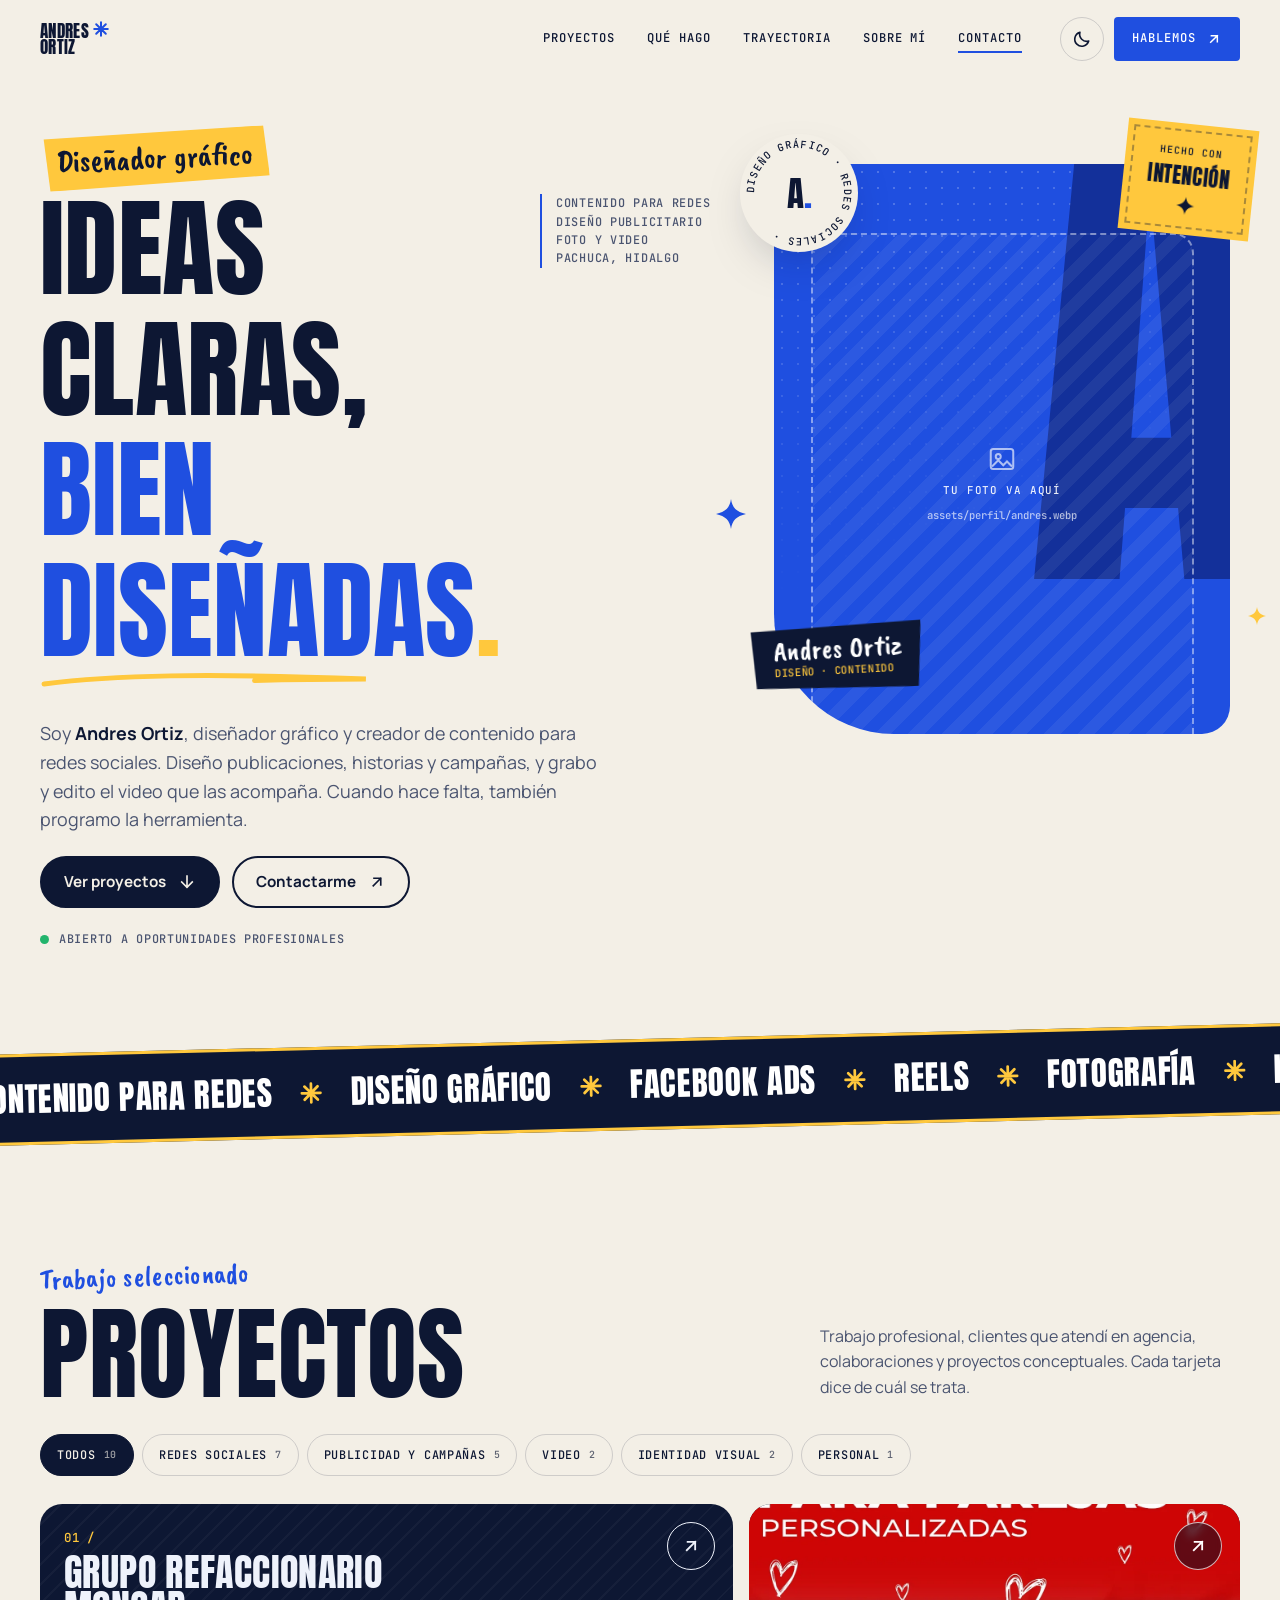
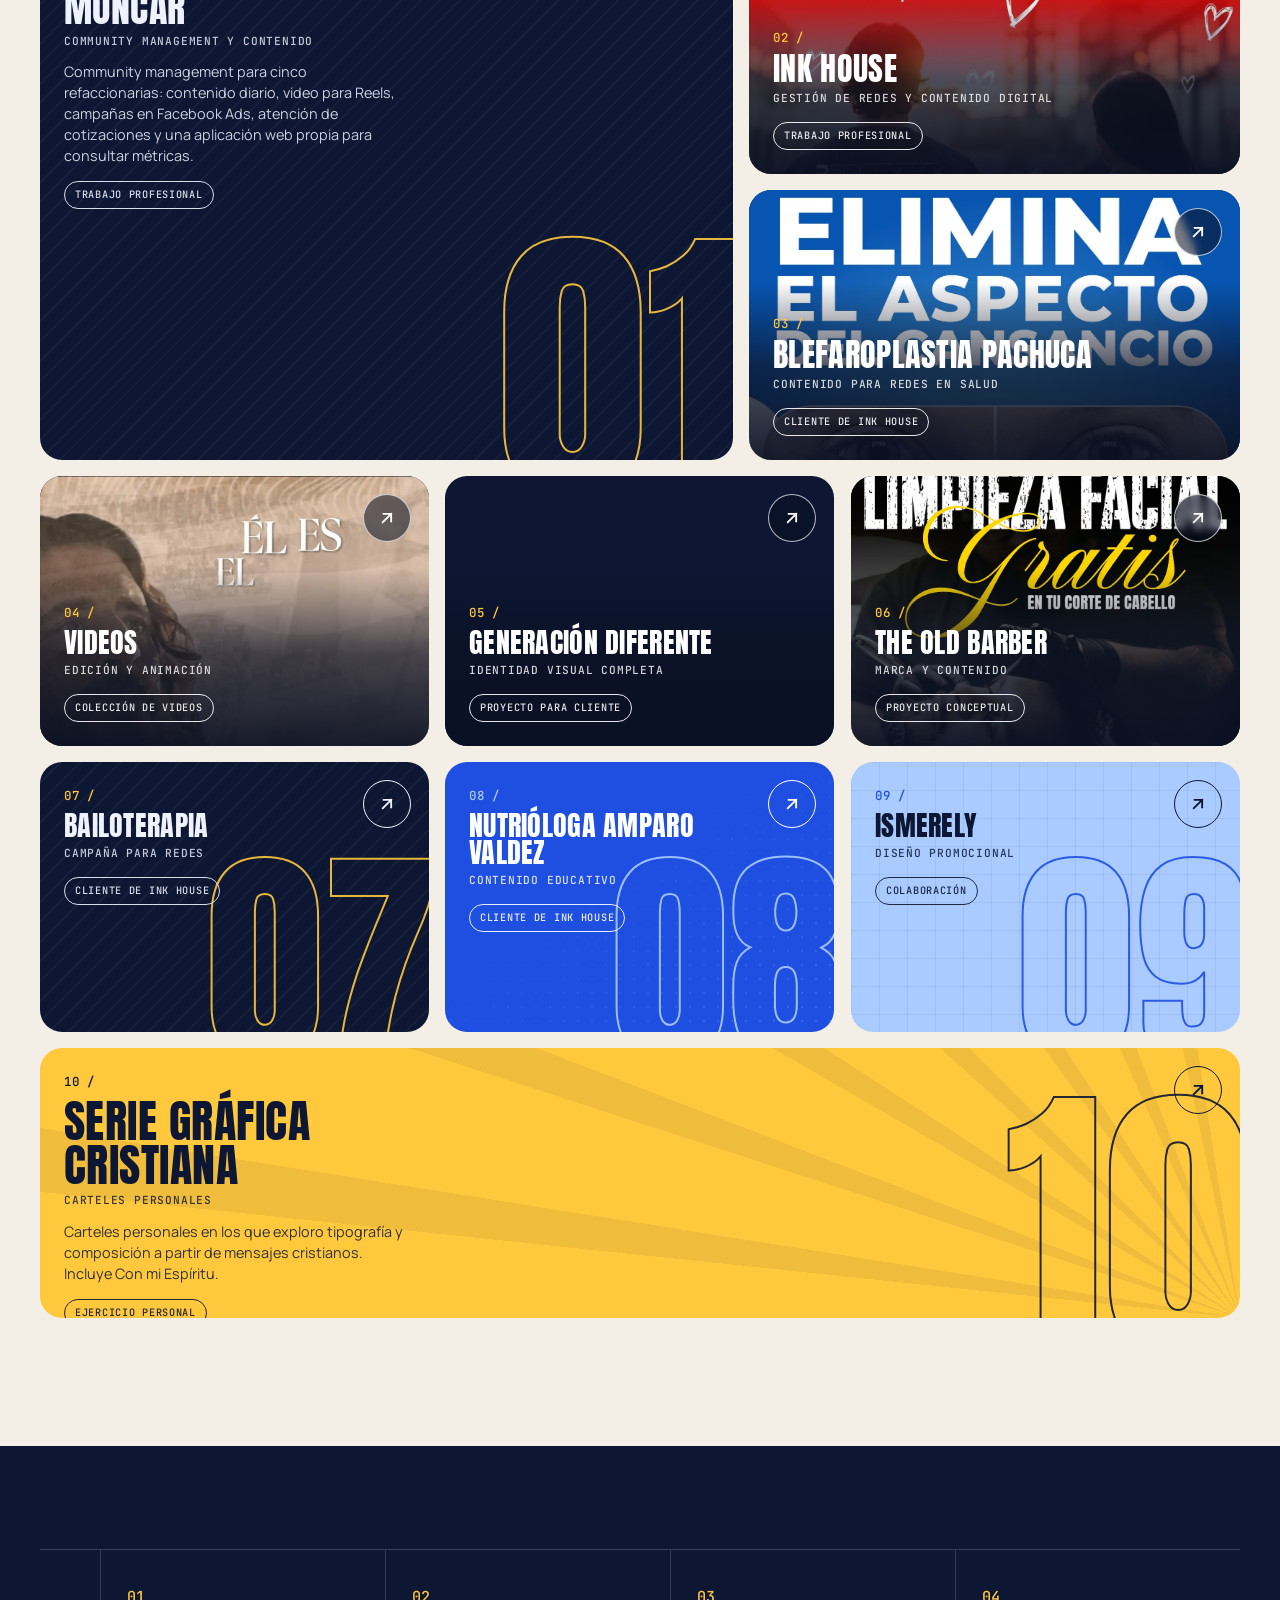
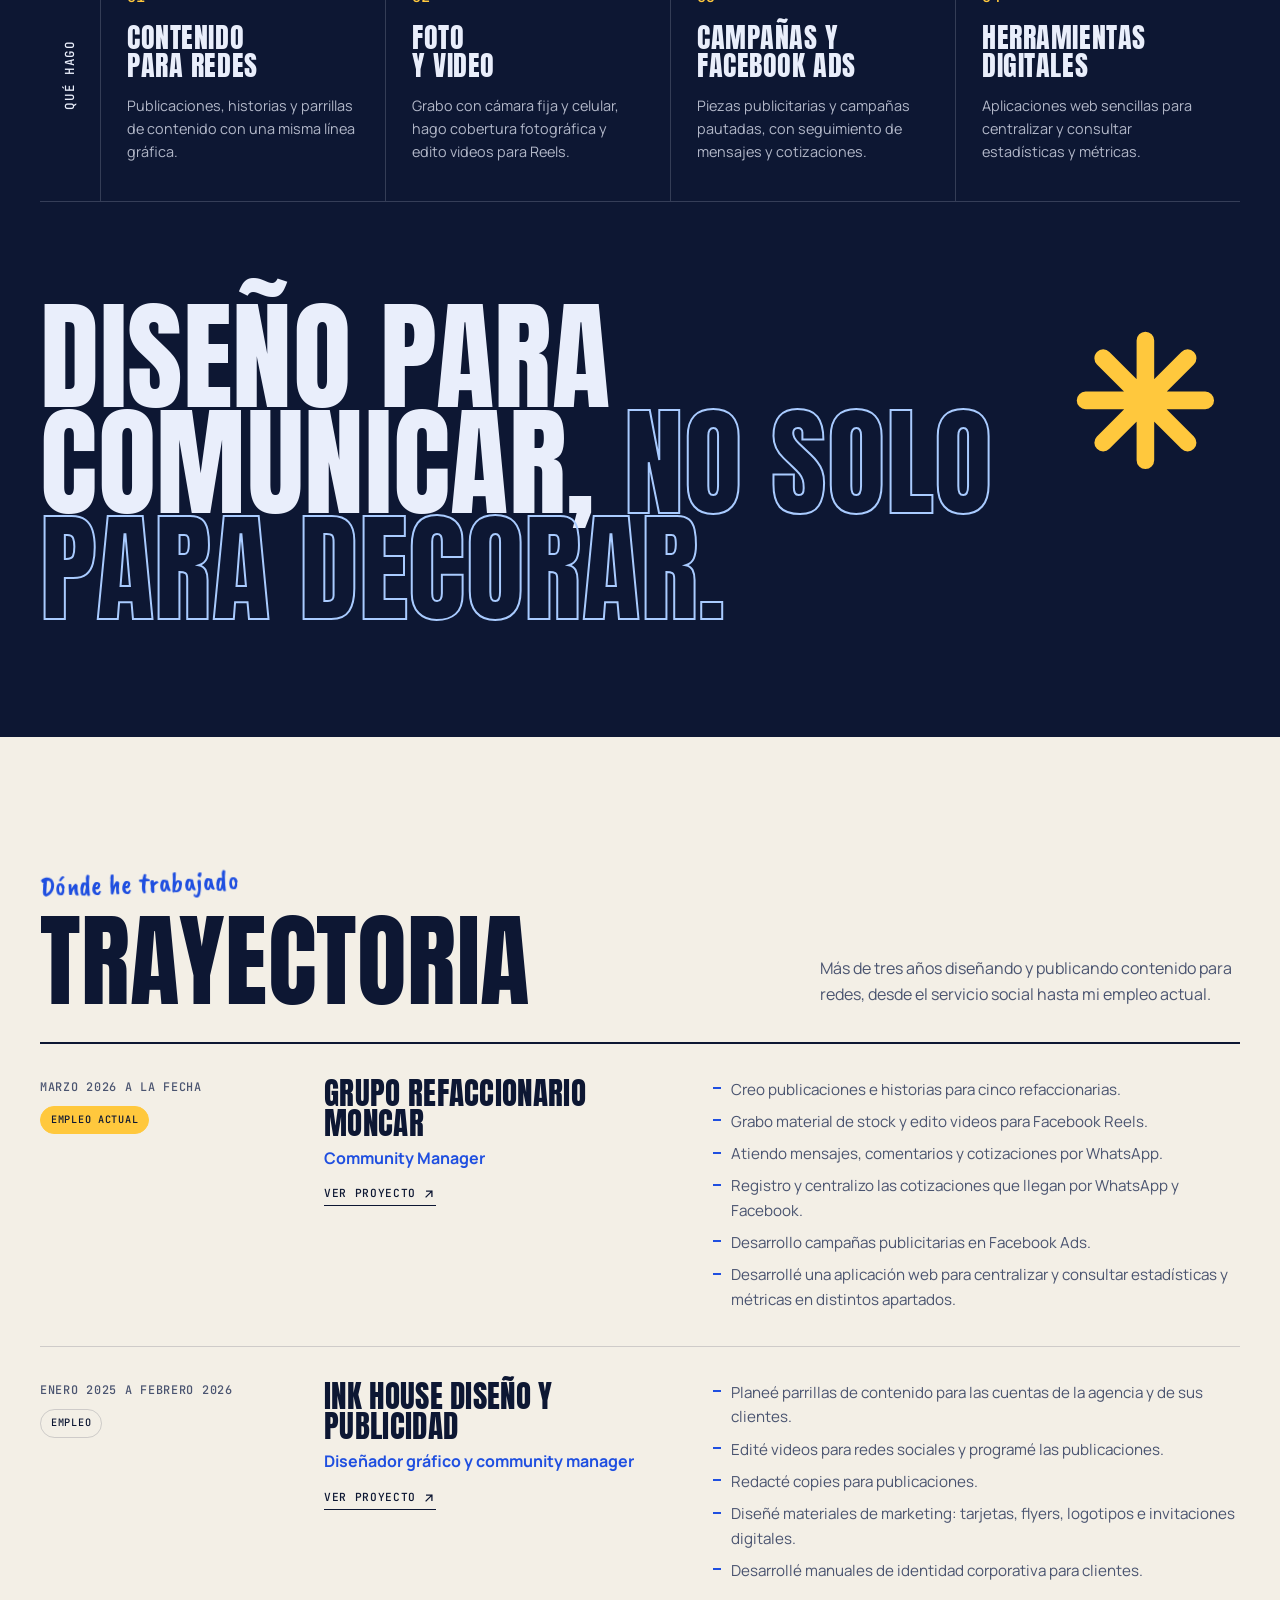
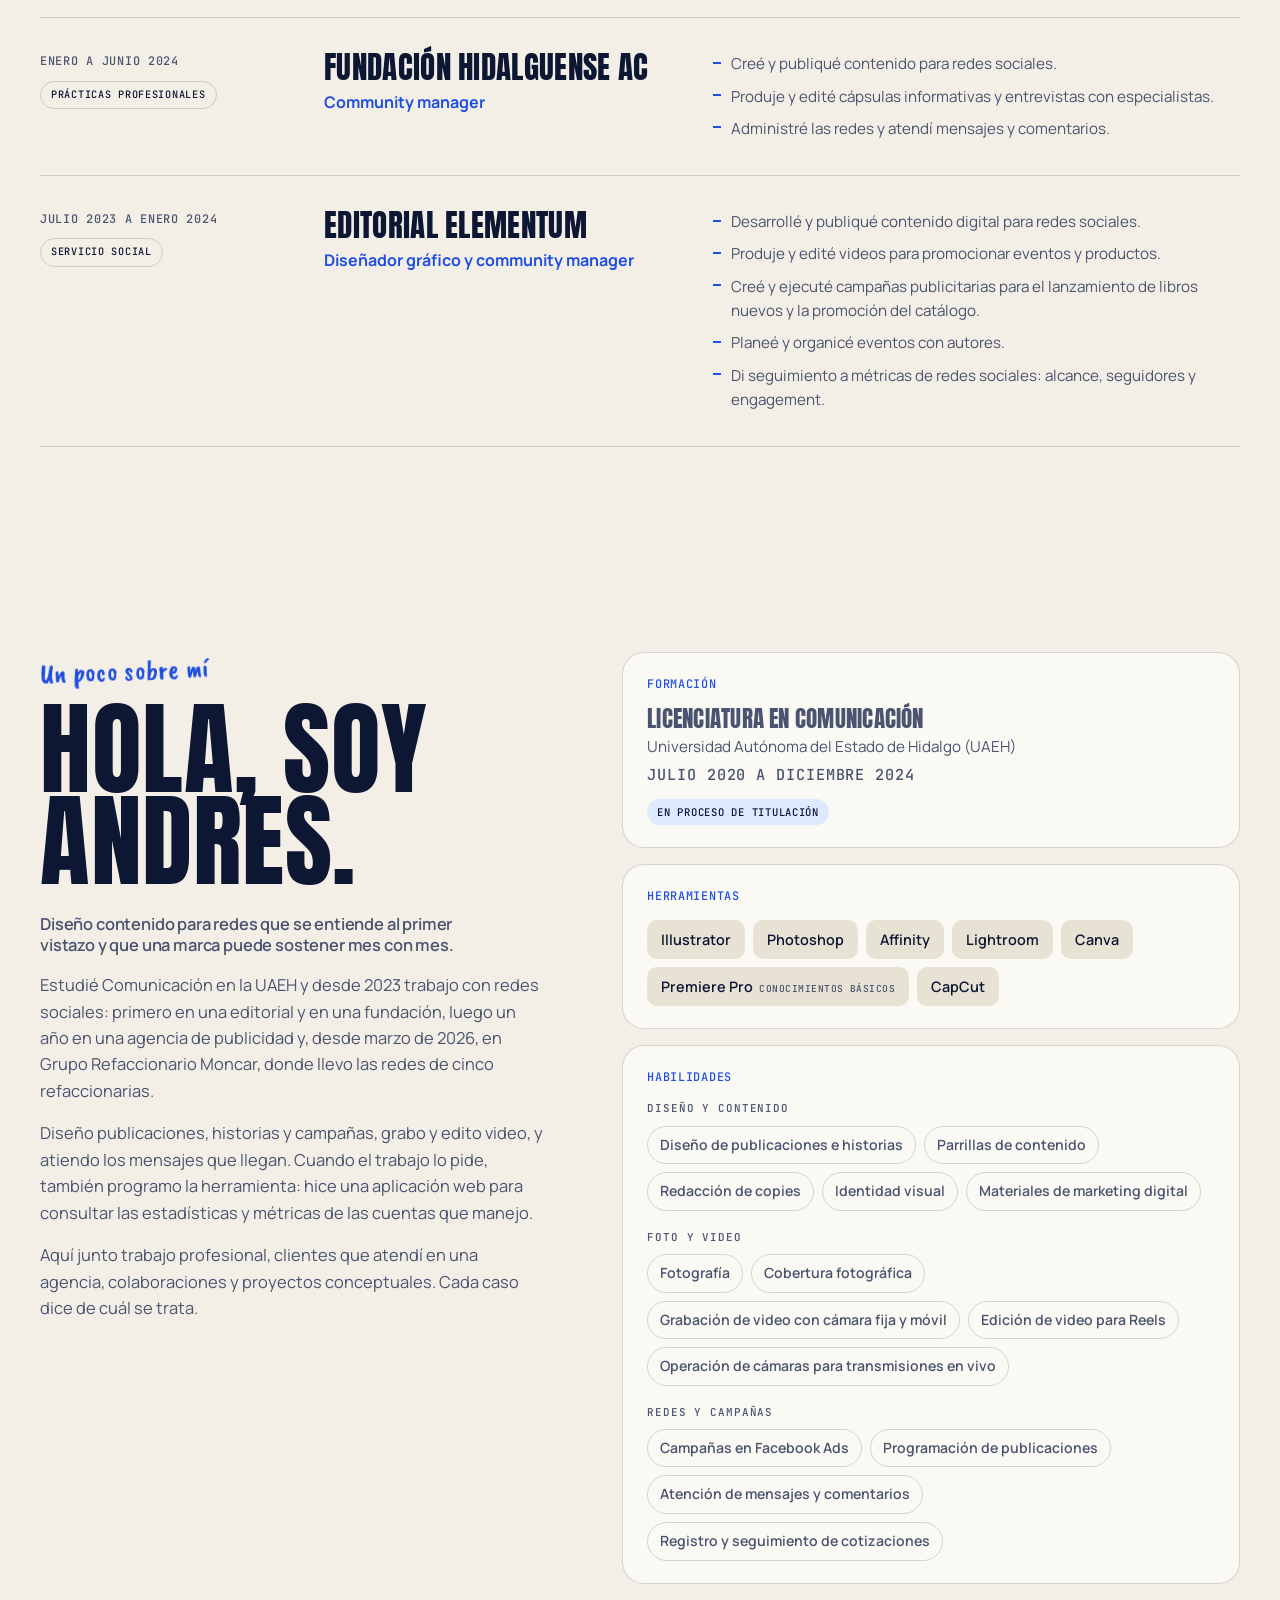
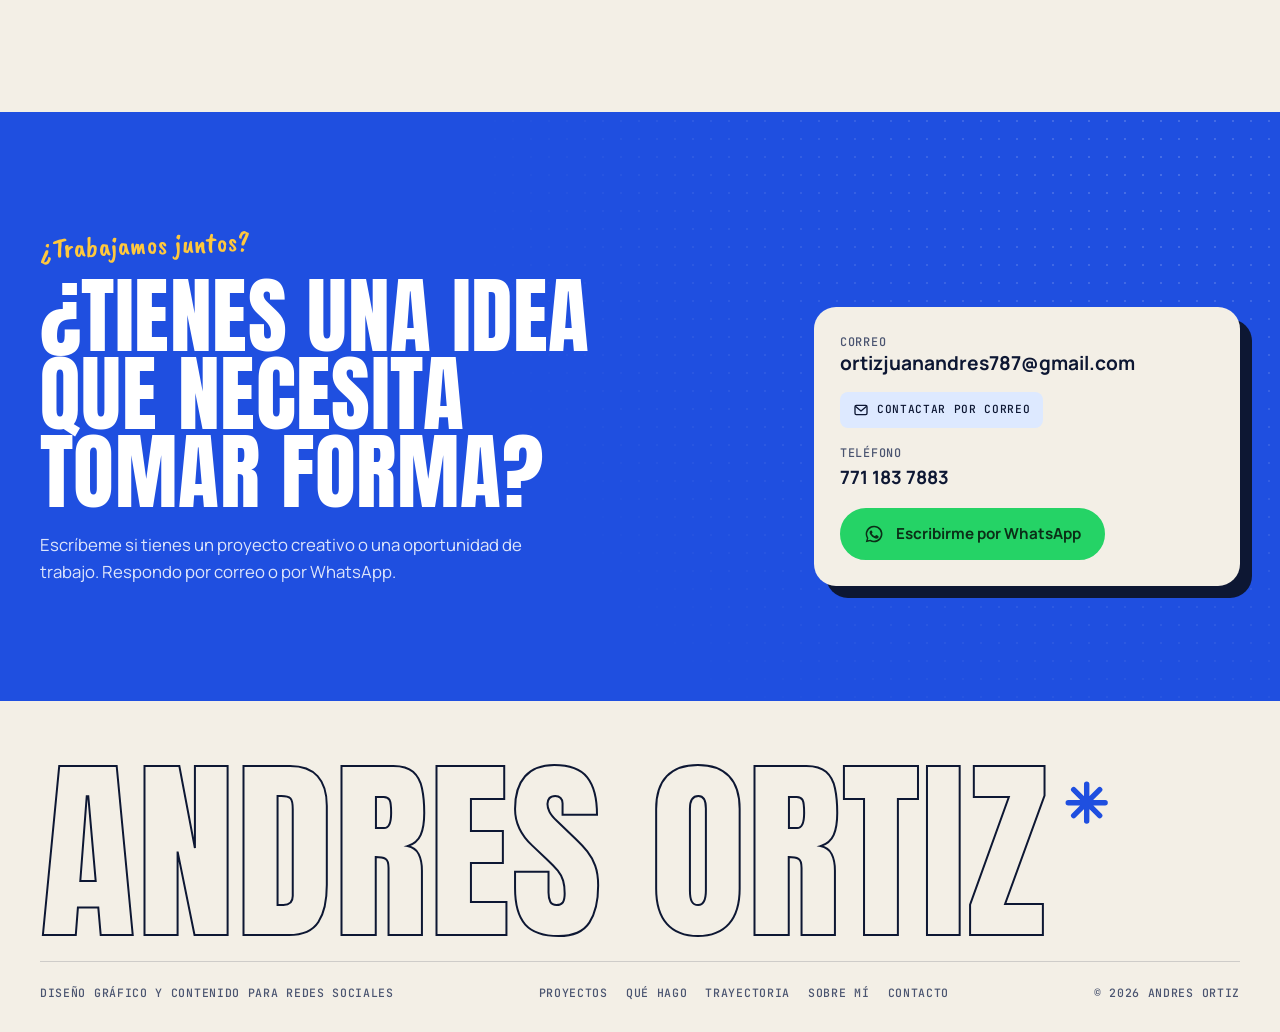
==== commit 2fcc5d55: "The Old Barber: caso enfocado en redes, parrilla diagonal, brand book con textos reescritos e interl" ====
--- a/index.html
+++ b/index.html
@@ -24,7 +24,7 @@
     if (/[?&]pendientes\b/.test(location.search)) d.classList.add('ver-pendientes');
   })();
 </script>
-<link rel="stylesheet" href="assets/css/estilos.css?v=20261031b">
+<link rel="stylesheet" href="assets/css/estilos.css?v=20261101a">
 </head>
 <body>
 <a class="saltar" href="#contenido">Saltar al contenido</a>
@@ -298,10 +298,10 @@
 
 <div class="aviso" id="aviso" role="status" aria-live="polite"></div>
 
-<script src="assets/js/proyectos.js?v=20261031b"></script>
-<script src="assets/js/videos.js?v=20261031b"></script>
-<script src="assets/js/videoteca.js?v=20261031b"></script>
-<script src="assets/js/presentaciones.js?v=20261031b"></script>
-<script src="assets/js/main.js?v=20261031b"></script>
+<script src="assets/js/proyectos.js?v=20261101a"></script>
+<script src="assets/js/videos.js?v=20261101a"></script>
+<script src="assets/js/videoteca.js?v=20261101a"></script>
+<script src="assets/js/presentaciones.js?v=20261101a"></script>
+<script src="assets/js/main.js?v=20261101a"></script>
 </body>
 </html>
--- a/assets/css/estilos.css
+++ b/assets/css/estilos.css
@@ -1369,3 +1369,53 @@
   background:radial-gradient(ellipse at 80% 20%,rgba(255,213,0,.045),transparent 50%),#0a0a0a}
 .paleta-barber .poste{opacity:.75;box-shadow:0 0 0 3px #0a0a0a,0 0 0 4px rgba(255,213,0,.3)}
 .paleta-barber .poste>i{background:repeating-linear-gradient(-35deg,#FFD500 0 14px,#0a0a0a 14px 28px,#f6f1e4 28px 34px,#0a0a0a 34px 48px)}
+
+/* =====================================================================
+   27. THE OLD BARBER: CASO EN NEGRO, PARRILLA Y ANIMACIONES FLUIDAS
+   ===================================================================== */
+/* El caso completo va en negro, sin degradados, en modo claro y oscuro */
+.paleta-barber,[data-theme="oscuro"] .paleta-barber{
+  --fondo:#000;--fondo-2:#0d0d0d;--superficie:#141414;
+  --texto:#fffeff;--texto-suave:#a8a49b;--linea:rgba(255,254,255,.12);
+  --proy:#FFD500;--proy-2:#FFD500;--proy-3:#fffeff;--acento:#FFD500}
+.caso__lienzo.paleta-barber{background:#000;color:var(--texto)}
+.paleta-barber .caso__cabeza.paleta-hero{background:#000}
+.paleta-barber .caso__seccion{background:#000}
+.paleta-barber .vitrina__item .chip,.paleta-barber .chip{border-color:currentColor}
+
+/* Títulos con acentos: más interlineado para que no choquen con la línea superior */
+.paleta-barber .caso__titulo{line-height:1}
+.paleta-barber .sec-cab__titulo{line-height:1.02}
+/* Aire entre la etiqueta y el título para que los acentos no toquen la línea superior */
+.paleta-barber .sec-cab__ante{margin-bottom:22px}
+
+/* Franja con las áreas de trabajo: separadores en punto y movimiento continuo */
+.paleta-barber .franja{background:#FFD500;color:#000;transform:rotate(-1.6deg);margin:-26px -2% -8px;box-shadow:none;contain:paint}
+.paleta-barber .franja__ico{display:none}
+.paleta-barber .franja span::after{content:"";display:inline-block;width:9px;height:9px;margin-left:28px;border-radius:50%;background:#000;vertical-align:middle}
+.franja__pista{will-change:transform;backface-visibility:hidden;transform:translate3d(0,0,0)}
+@keyframes cinta{from{transform:translate3d(0,0,0)}to{transform:translate3d(-50%,0,0)}}
+
+/* Columnas de la portada: capas propias para un desplazamiento suave */
+.columnas__col{contain:layout paint}
+.columnas__pista{will-change:transform;backface-visibility:hidden}
+@keyframes sube{from{transform:translate3d(0,0,0)}to{transform:translate3d(0,-50%,0)}}
+@keyframes baja{from{transform:translate3d(0,-50%,0)}to{transform:translate3d(0,0,0)}}
+.columnas__p .ig{box-shadow:0 0 0 1px rgba(255,255,255,.06);transition:transform .6s cubic-bezier(.2,.8,.2,1);will-change:transform}
+.columnas:hover .columnas__pista{animation-play-state:running}
+
+/* Parrilla de Instagram: dos publicaciones y una fotografía por fila */
+.parrilla{max-width:720px;margin:0 auto;border-radius:20px;overflow:hidden;background:#000;border:1px solid var(--linea)}
+.parrilla__cab{display:flex;align-items:center;gap:14px;padding:16px 18px;border-bottom:1px solid var(--linea)}
+.parrilla__cab strong{display:block;font-size:1rem}
+.parrilla__cab span{font-size:.85rem;color:var(--texto-suave)}
+.parrilla__avatar{width:48px;height:48px;border-radius:50%;padding:2px;display:grid;background:conic-gradient(from 200deg,#feda75,#fa7e1e,#d62976,#962fbf,#4f5bd5,#feda75)}
+.parrilla__avatar span{display:grid;border-radius:50%;overflow:hidden;border:2px solid #000;background:#000}
+.parrilla__avatar img{width:100%;height:100%;object-fit:cover}
+.parrilla__rejilla{list-style:none;margin:0;padding:0;display:grid;grid-template-columns:repeat(3,1fr);gap:3px}
+.parrilla__celda{aspect-ratio:4/5;overflow:hidden;background:#111}
+.parrilla__celda img{width:100%;height:100%;object-fit:cover;display:block}
+.parrilla__celda .pieza__btn{display:block;width:100%;height:100%;padding:0;border:0;cursor:zoom-in}
+.parrilla__celda .pieza__btn img{transition:transform .6s cubic-bezier(.2,.8,.2,1)}
+.parrilla__celda .pieza__btn:hover img{transform:scale(1.04)}
+@media (prefers-reduced-motion:reduce){.parrilla__celda .pieza__btn img{transition:none}}
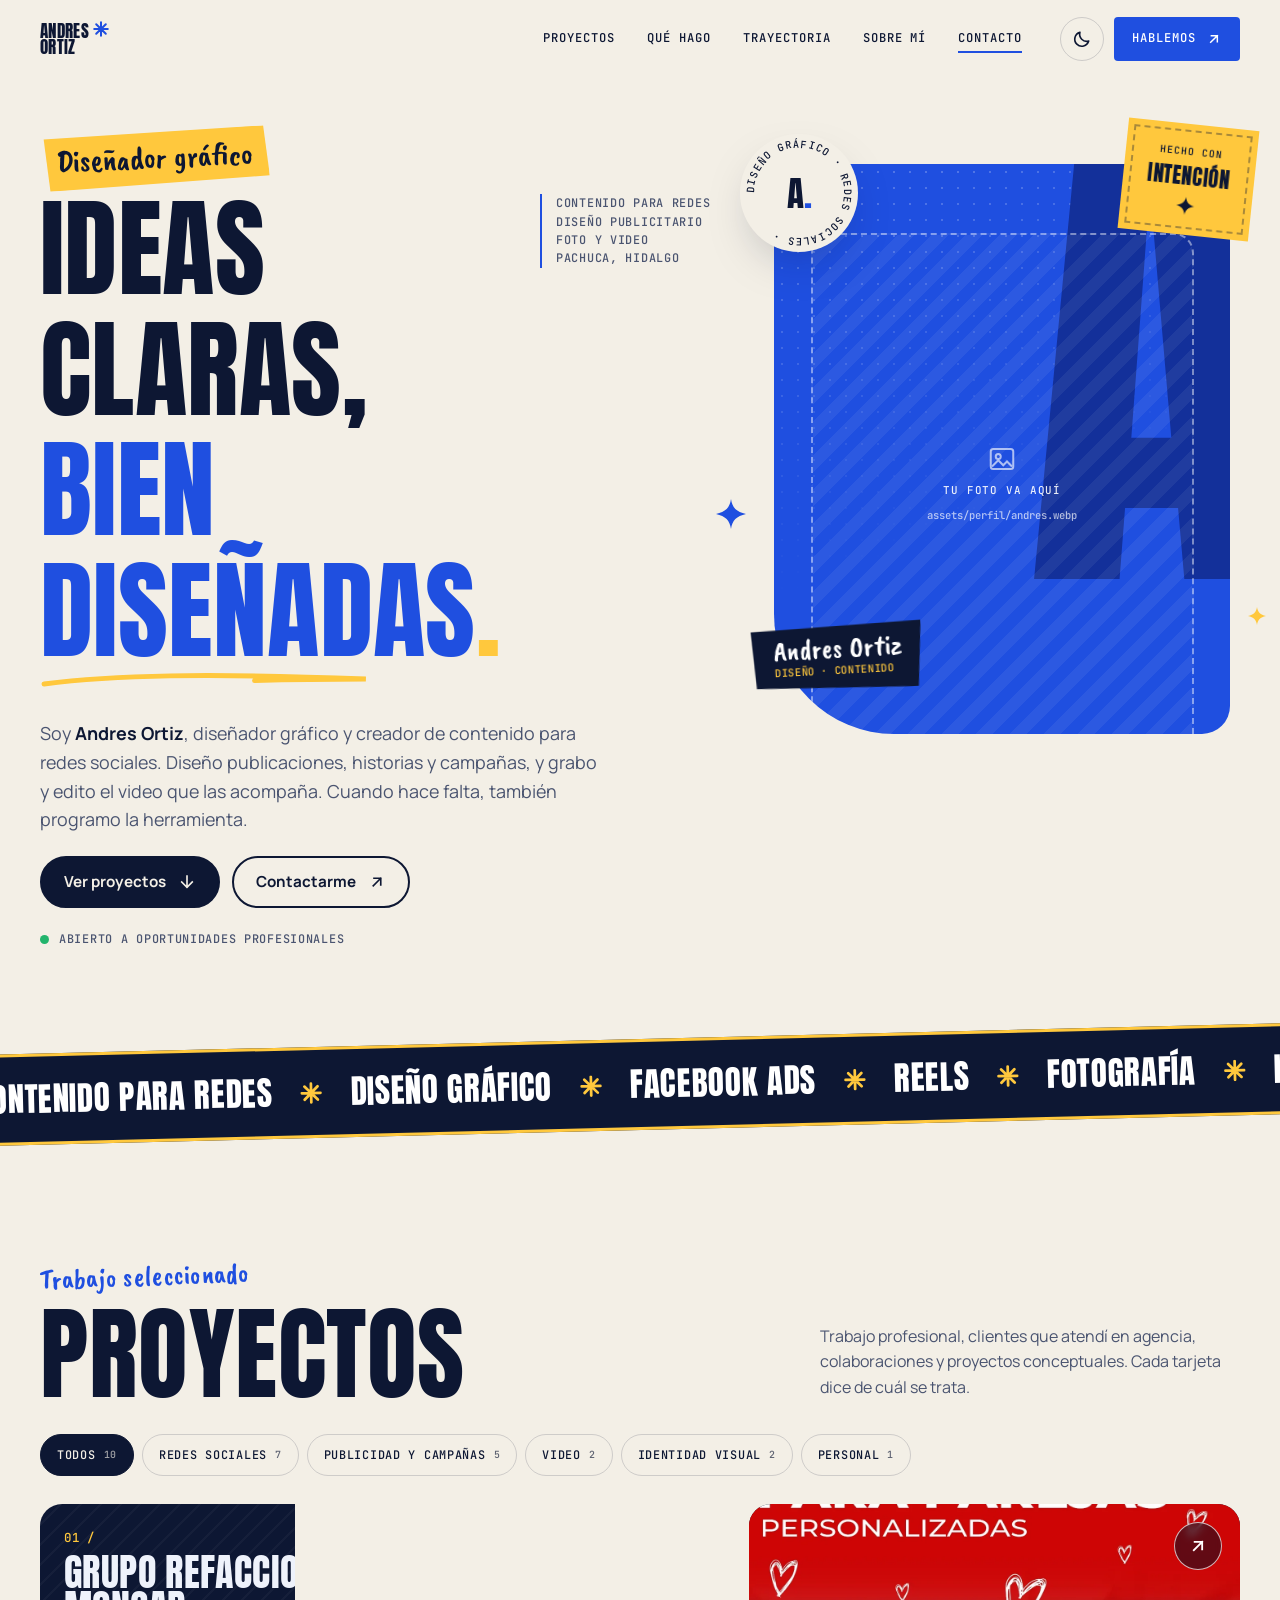
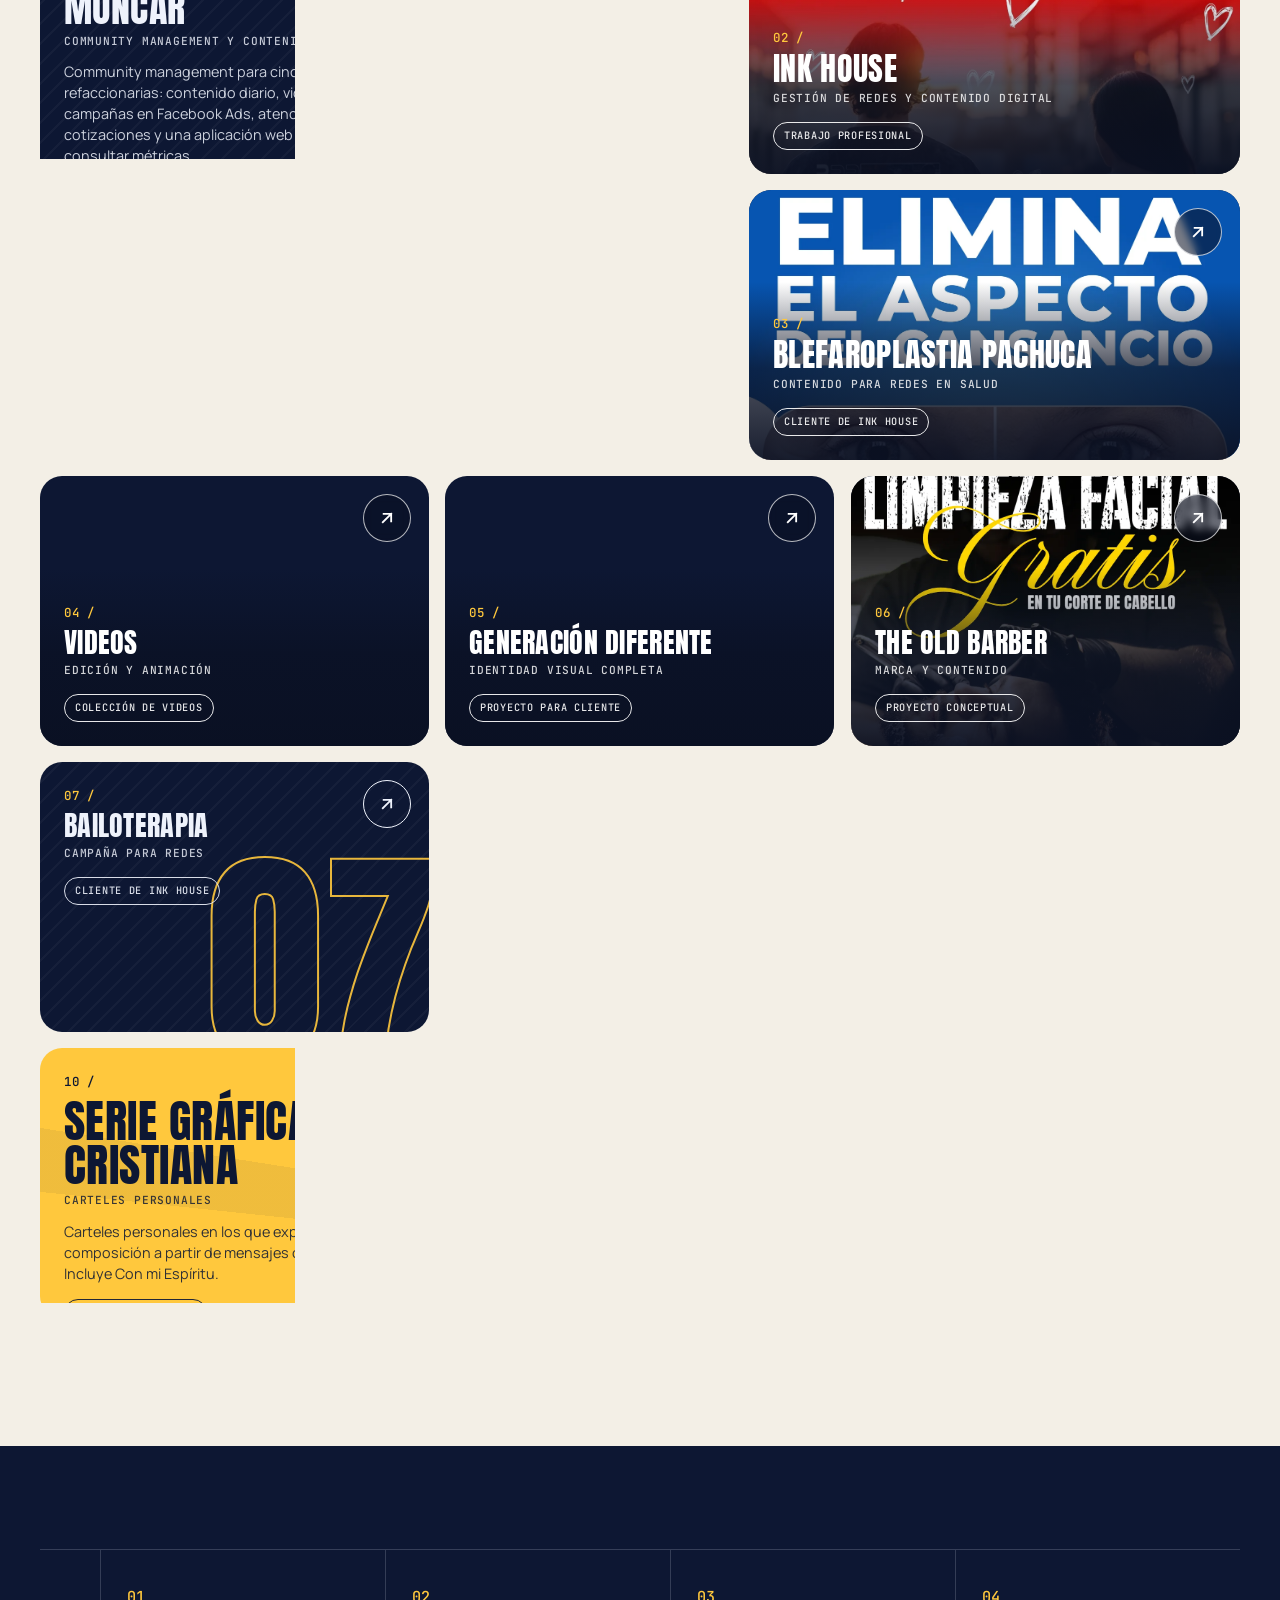
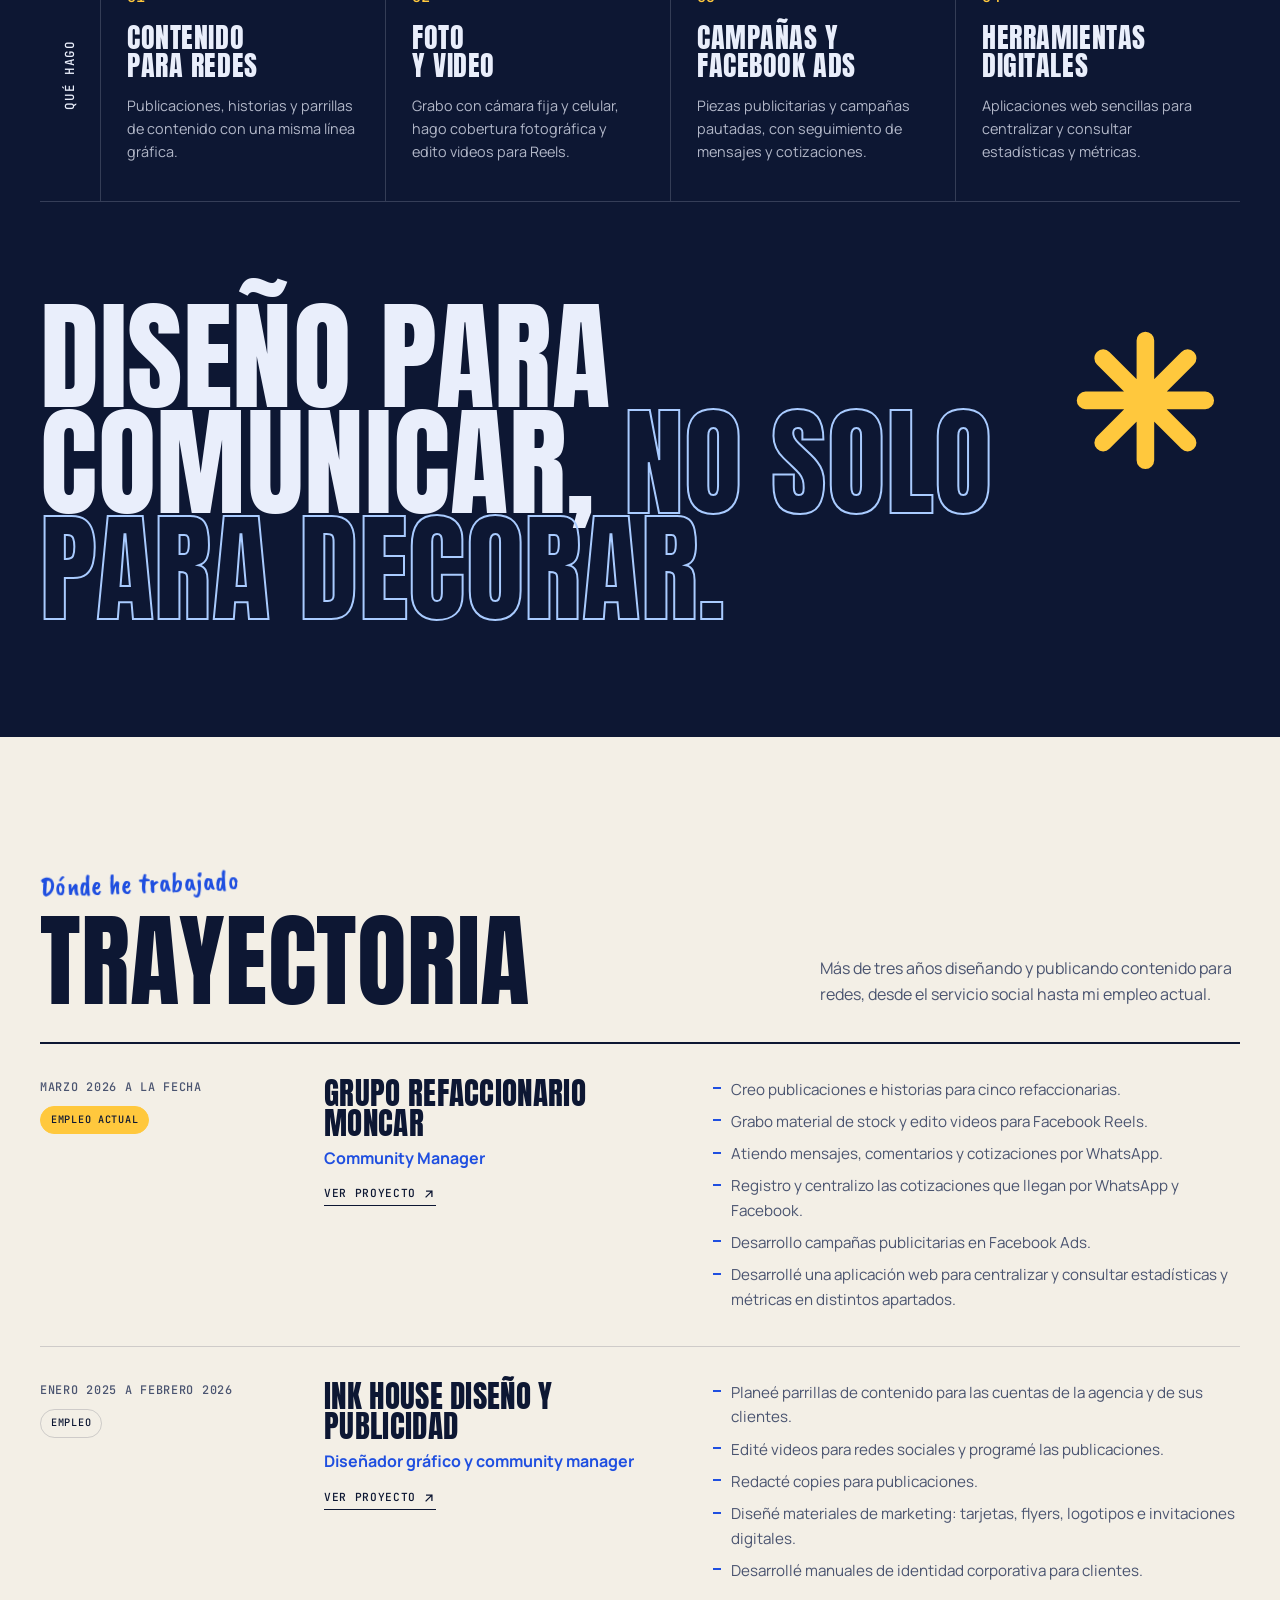
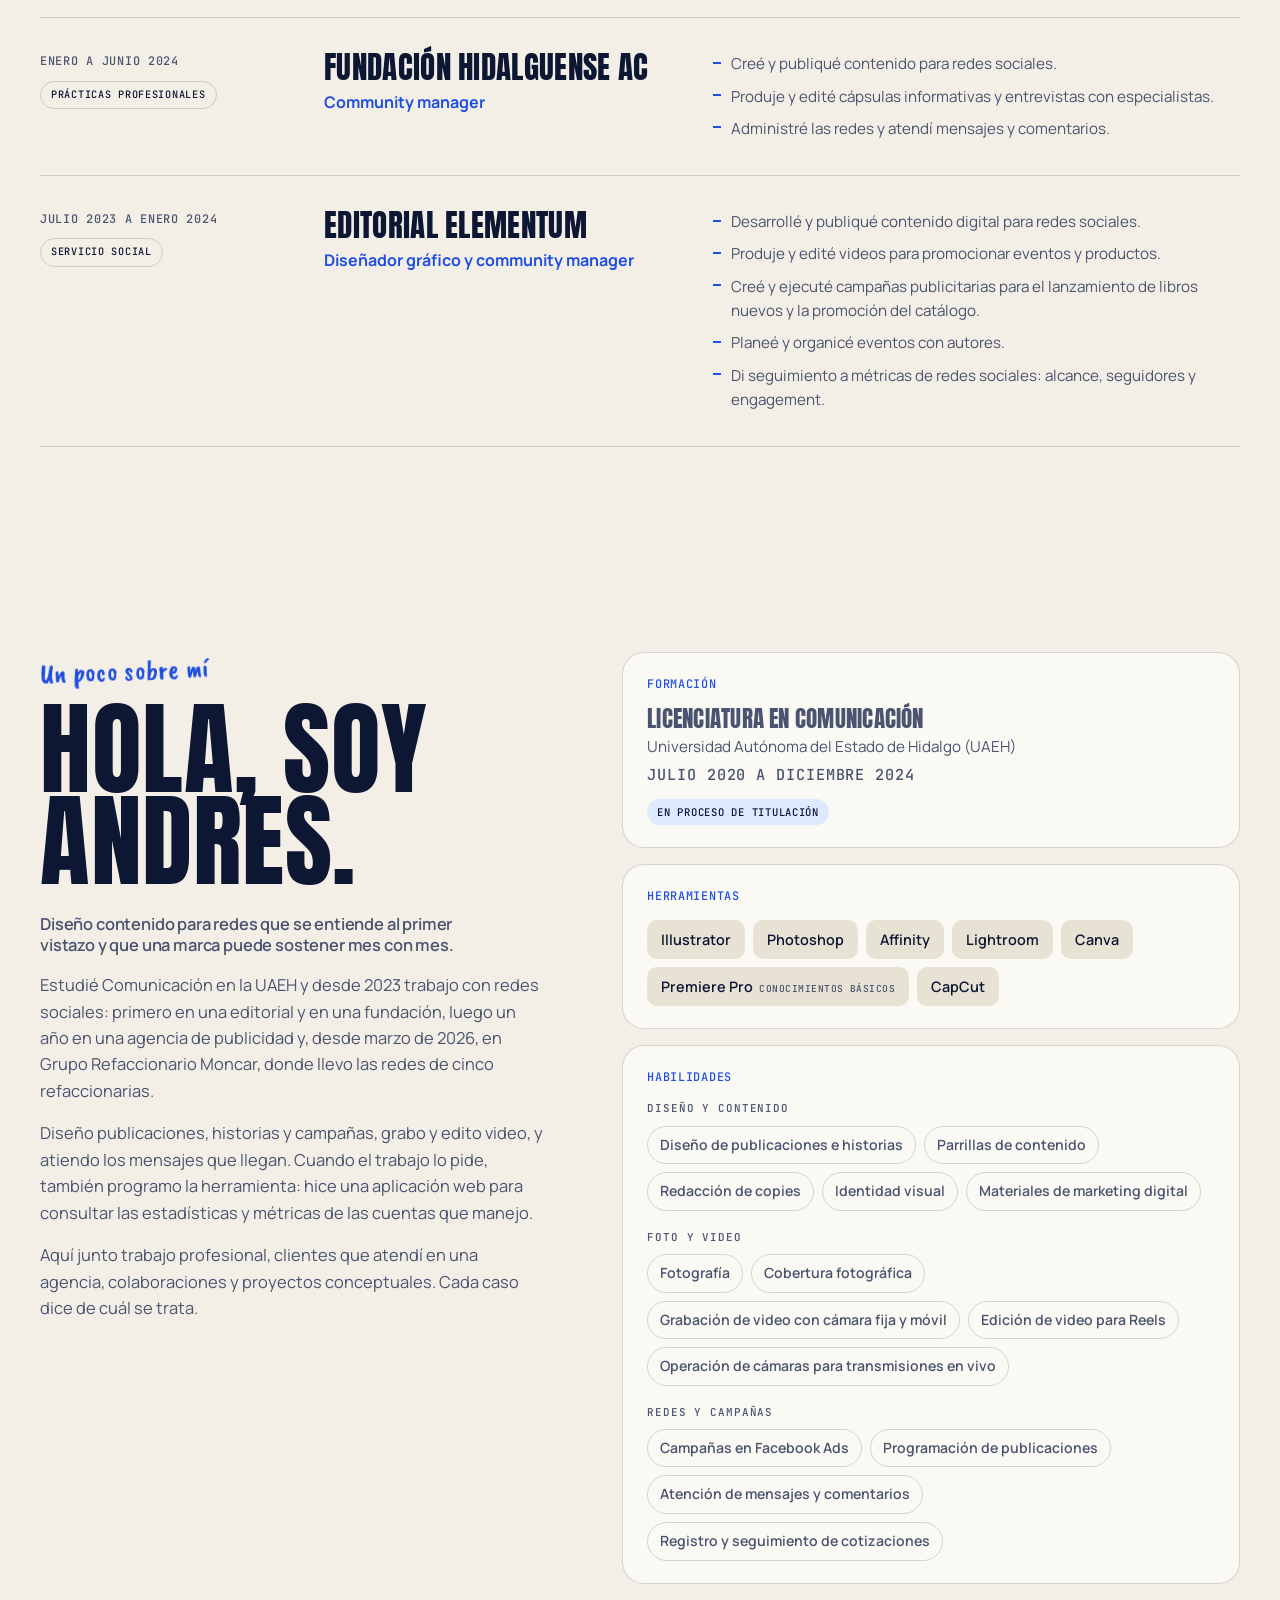
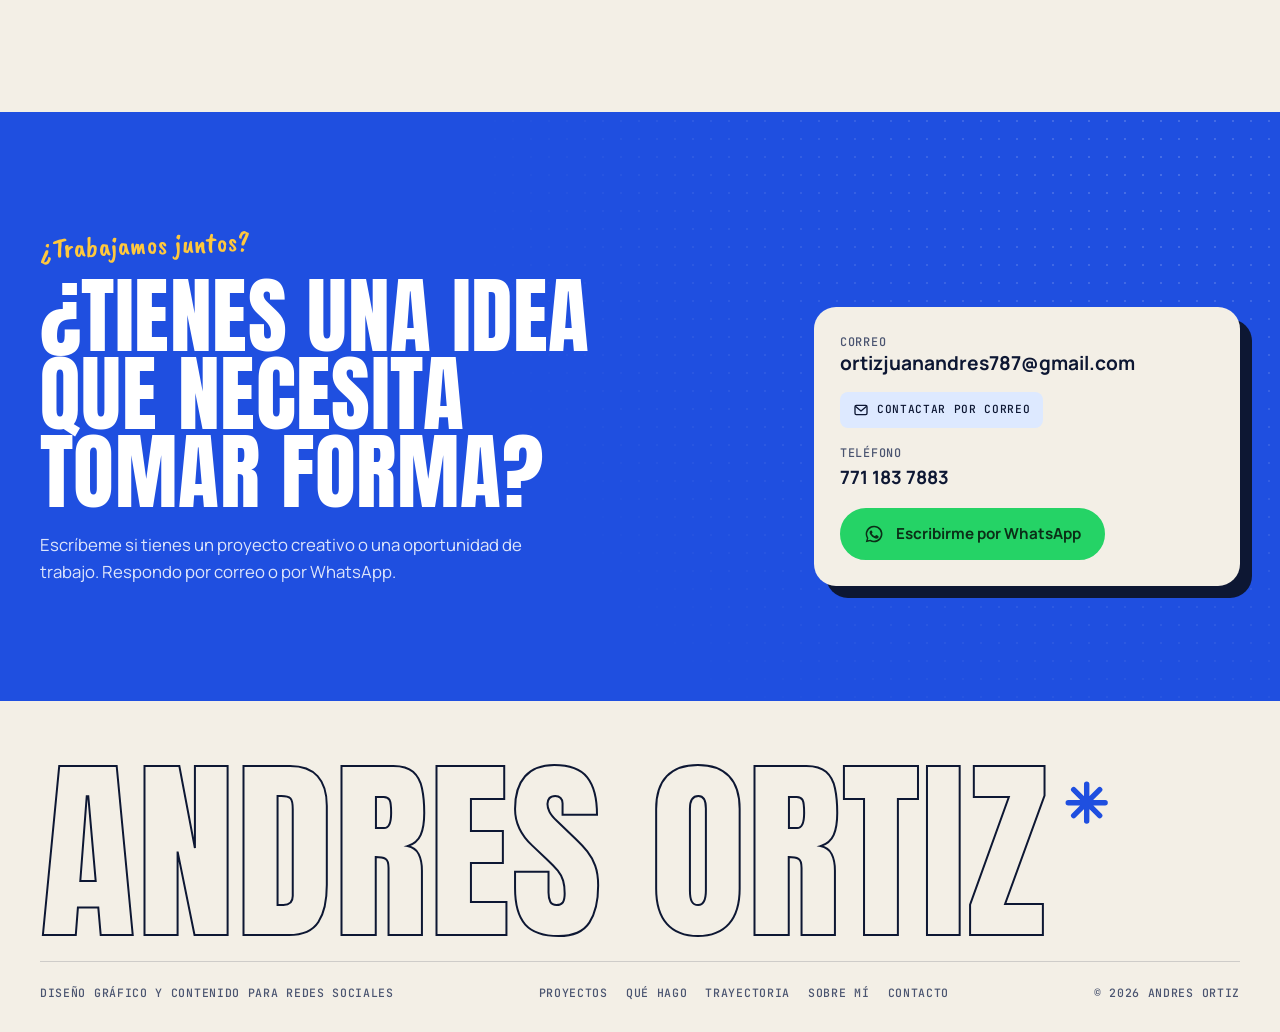
==== commit 91fdef02: "The Old Barber: textos del cuerpo en blanco puro, fondo neutro y parrilla de Instagram dentro de un " ====
--- a/index.html
+++ b/index.html
@@ -24,7 +24,7 @@
     if (/[?&]pendientes\b/.test(location.search)) d.classList.add('ver-pendientes');
   })();
 </script>
-<link rel="stylesheet" href="assets/css/estilos.css?v=20261101a">
+<link rel="stylesheet" href="assets/css/estilos.css?v=20261102a">
 </head>
 <body>
 <a class="saltar" href="#contenido">Saltar al contenido</a>
@@ -298,10 +298,10 @@
 
 <div class="aviso" id="aviso" role="status" aria-live="polite"></div>
 
-<script src="assets/js/proyectos.js?v=20261101a"></script>
-<script src="assets/js/videos.js?v=20261101a"></script>
-<script src="assets/js/videoteca.js?v=20261101a"></script>
-<script src="assets/js/presentaciones.js?v=20261101a"></script>
-<script src="assets/js/main.js?v=20261101a"></script>
+<script src="assets/js/proyectos.js?v=20261102a"></script>
+<script src="assets/js/videos.js?v=20261102a"></script>
+<script src="assets/js/videoteca.js?v=20261102a"></script>
+<script src="assets/js/presentaciones.js?v=20261102a"></script>
+<script src="assets/js/main.js?v=20261102a"></script>
 </body>
 </html>
--- a/assets/css/estilos.css
+++ b/assets/css/estilos.css
@@ -1368,7 +1368,7 @@
 .paleta-barber .caso__cabeza.paleta-hero{
   background:radial-gradient(ellipse at 80% 20%,rgba(255,213,0,.045),transparent 50%),#0a0a0a}
 .paleta-barber .poste{opacity:.75;box-shadow:0 0 0 3px #0a0a0a,0 0 0 4px rgba(255,213,0,.3)}
-.paleta-barber .poste>i{background:repeating-linear-gradient(-35deg,#FFD500 0 14px,#0a0a0a 14px 28px,#f6f1e4 28px 34px,#0a0a0a 34px 48px)}
+.paleta-barber .poste>i{background:repeating-linear-gradient(-35deg,#FFD500 0 14px,#0a0a0a 14px 28px,#fff 28px 34px,#0a0a0a 34px 48px)}
 
 /* =====================================================================
    27. THE OLD BARBER: CASO EN NEGRO, PARRILLA Y ANIMACIONES FLUIDAS
@@ -1405,17 +1405,56 @@
 .columnas:hover .columnas__pista{animation-play-state:running}
 
 /* Parrilla de Instagram: dos publicaciones y una fotografía por fila */
-.parrilla{max-width:720px;margin:0 auto;border-radius:20px;overflow:hidden;background:#000;border:1px solid var(--linea)}
-.parrilla__cab{display:flex;align-items:center;gap:14px;padding:16px 18px;border-bottom:1px solid var(--linea)}
-.parrilla__cab strong{display:block;font-size:1rem}
-.parrilla__cab span{font-size:.85rem;color:var(--texto-suave)}
-.parrilla__avatar{width:48px;height:48px;border-radius:50%;padding:2px;display:grid;background:conic-gradient(from 200deg,#feda75,#fa7e1e,#d62976,#962fbf,#4f5bd5,#feda75)}
-.parrilla__avatar span{display:grid;border-radius:50%;overflow:hidden;border:2px solid #000;background:#000}
+.parrilla{display:flex;justify-content:center;padding:clamp(8px,2vw,24px) 0}
+/* El teléfono de la parrilla va derecho y un poco más ancho que el de historias */
+.parrilla__telefono{width:min(360px,88vw);transform:none;background:#000;box-shadow:0 0 0 1.5px #3a3a3a,0 60px 100px -50px rgba(255,255,255,.18)}
+.parrilla__telefono:hover,.parrilla__telefono:focus-within{transform:none}
+.parrilla__barra{display:flex;align-items:center;justify-content:space-between;padding:6px 16px 10px;color:#fff}
+.parrilla__barra strong{font-size:1rem;font-weight:800}
+.parrilla__barra .ico{width:20px;height:20px}
+.parrilla__cab{display:flex;align-items:center;gap:14px;padding:4px 16px 14px;color:#fff}
+.parrilla__datos strong{display:block;font-size:.95rem}
+.parrilla__datos span{font-size:.8rem;color:#fff}
+.parrilla__avatar{flex:none;width:64px;height:64px;border-radius:50%;padding:2px;display:grid;background:conic-gradient(from 200deg,#feda75,#fa7e1e,#d62976,#962fbf,#4f5bd5,#feda75)}
+.parrilla__avatar span{display:grid;border-radius:50%;overflow:hidden;border:3px solid #000;background:#000}
 .parrilla__avatar img{width:100%;height:100%;object-fit:cover}
-.parrilla__rejilla{list-style:none;margin:0;padding:0;display:grid;grid-template-columns:repeat(3,1fr);gap:3px}
+/* Pestaña de cuadrícula dibujada con nueve cuadros */
+.parrilla__pestanas{display:flex;justify-content:center;border-top:1px solid rgba(255,255,255,.16)}
+.parrilla__pestanas span{display:grid;grid-template-columns:repeat(3,5px);gap:2px;padding:12px 0 10px;border-top:1.5px solid #fff;margin-top:-1px;width:33.3%;justify-content:center}
+.parrilla__pestanas i{width:5px;height:5px;border-radius:1px;background:#fff}
+.parrilla__rejilla{list-style:none;margin:0;padding:0;display:grid;grid-template-columns:repeat(3,1fr);gap:2px}
 .parrilla__celda{aspect-ratio:4/5;overflow:hidden;background:#111}
 .parrilla__celda img{width:100%;height:100%;object-fit:cover;display:block}
 .parrilla__celda .pieza__btn{display:block;width:100%;height:100%;padding:0;border:0;cursor:zoom-in}
 .parrilla__celda .pieza__btn img{transition:transform .6s cubic-bezier(.2,.8,.2,1)}
 .parrilla__celda .pieza__btn:hover img{transform:scale(1.04)}
+.parrilla__inicio{display:flex;justify-content:center;padding:14px 0 10px}
+.parrilla__inicio i{width:120px;height:5px;border-radius:5px;background:#fff}
 @media (prefers-reduced-motion:reduce){.parrilla__celda .pieza__btn img{transition:none}}
+
+/* =====================================================================
+   28. THE OLD BARBER: TEXTOS EN BLANCO PURO Y FONDO NEUTRO
+   ===================================================================== */
+/* Variables neutras: fondo negro puro, texto blanco sólido y líneas grises.
+   El amarillo de la marca se conserva solo en títulos, subtítulos y etiquetas. */
+.paleta-barber,[data-theme="oscuro"] .paleta-barber,
+.paleta-barber .caso__cabeza.paleta-hero,[data-theme="oscuro"] .paleta-barber .caso__cabeza.paleta-hero{
+  --fondo:#000;--fondo-2:#0a0a0a;--superficie:#111;
+  --texto:#fff;--texto-suave:#fff;--linea:rgba(255,255,255,.16);
+  --proy:#FFD500;--proy-2:#FFD500;--proy-3:#fff;--acento:#FFD500}
+.paleta-barber .caso__cabeza.paleta-hero{background:#000}
+.caso:has(.paleta-barber){background:#000}
+.caso:has(.paleta-barber)::backdrop{background:rgba(0,0,0,.82)}
+
+/* Cuerpo del contenido: blanco puro, sin transparencia ni matiz cálido */
+.paleta-barber .caso__resumen,.paleta-barber .caso__fichas dd,.paleta-barber .sec-cab__nota,
+.paleta-barber .caso__explora,.paleta-barber .vitrina p,.paleta-barber .vitrina__item p,
+.paleta-barber .decision p,.paleta-barber .caso__seccion p,.paleta-barber .caso__seccion li{color:#fff;opacity:1}
+/* El título principal deja el tono crema y pasa a blanco; la firma manuscrita sigue en amarillo */
+.paleta-barber .caso__titulo,.paleta-barber .sec-cab__titulo .l1{color:#fff}
+.paleta-barber .caso__firma,.paleta-barber .sec-cab__titulo .l2,.paleta-barber .sec-cab__titulo .l2>span,
+.paleta-barber .sec-cab__ante,.paleta-barber .caso__fichas dt{color:#FFD500}
+/* La navaja del indicador y el poste usan blanco neutro */
+.paleta-barber .vitrina__navaja{background:#fff}
+/* Botón de volver con el amarillo exacto de la marca, sin variación anaranjada */
+.caso:has(.paleta-barber) .caso__volver{background:#FFD500;color:#000;box-shadow:0 0 0 3px #000}
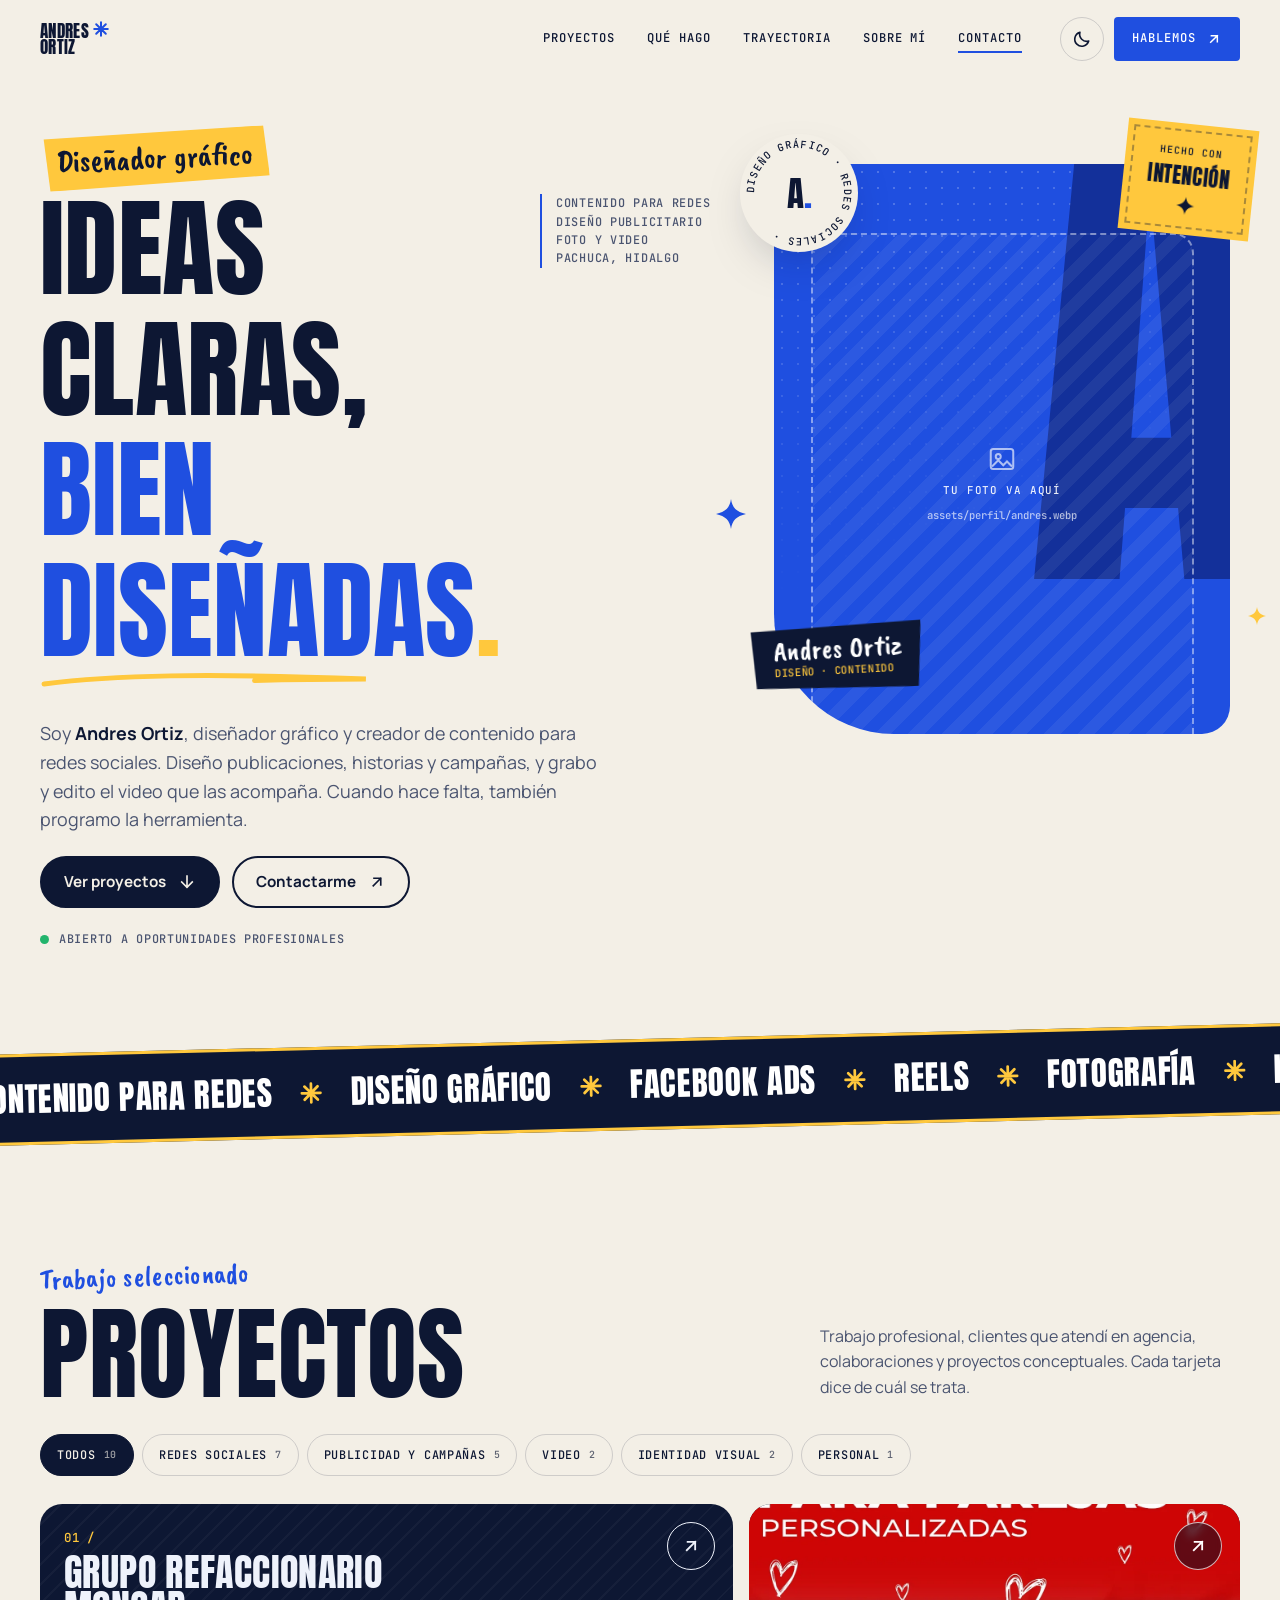
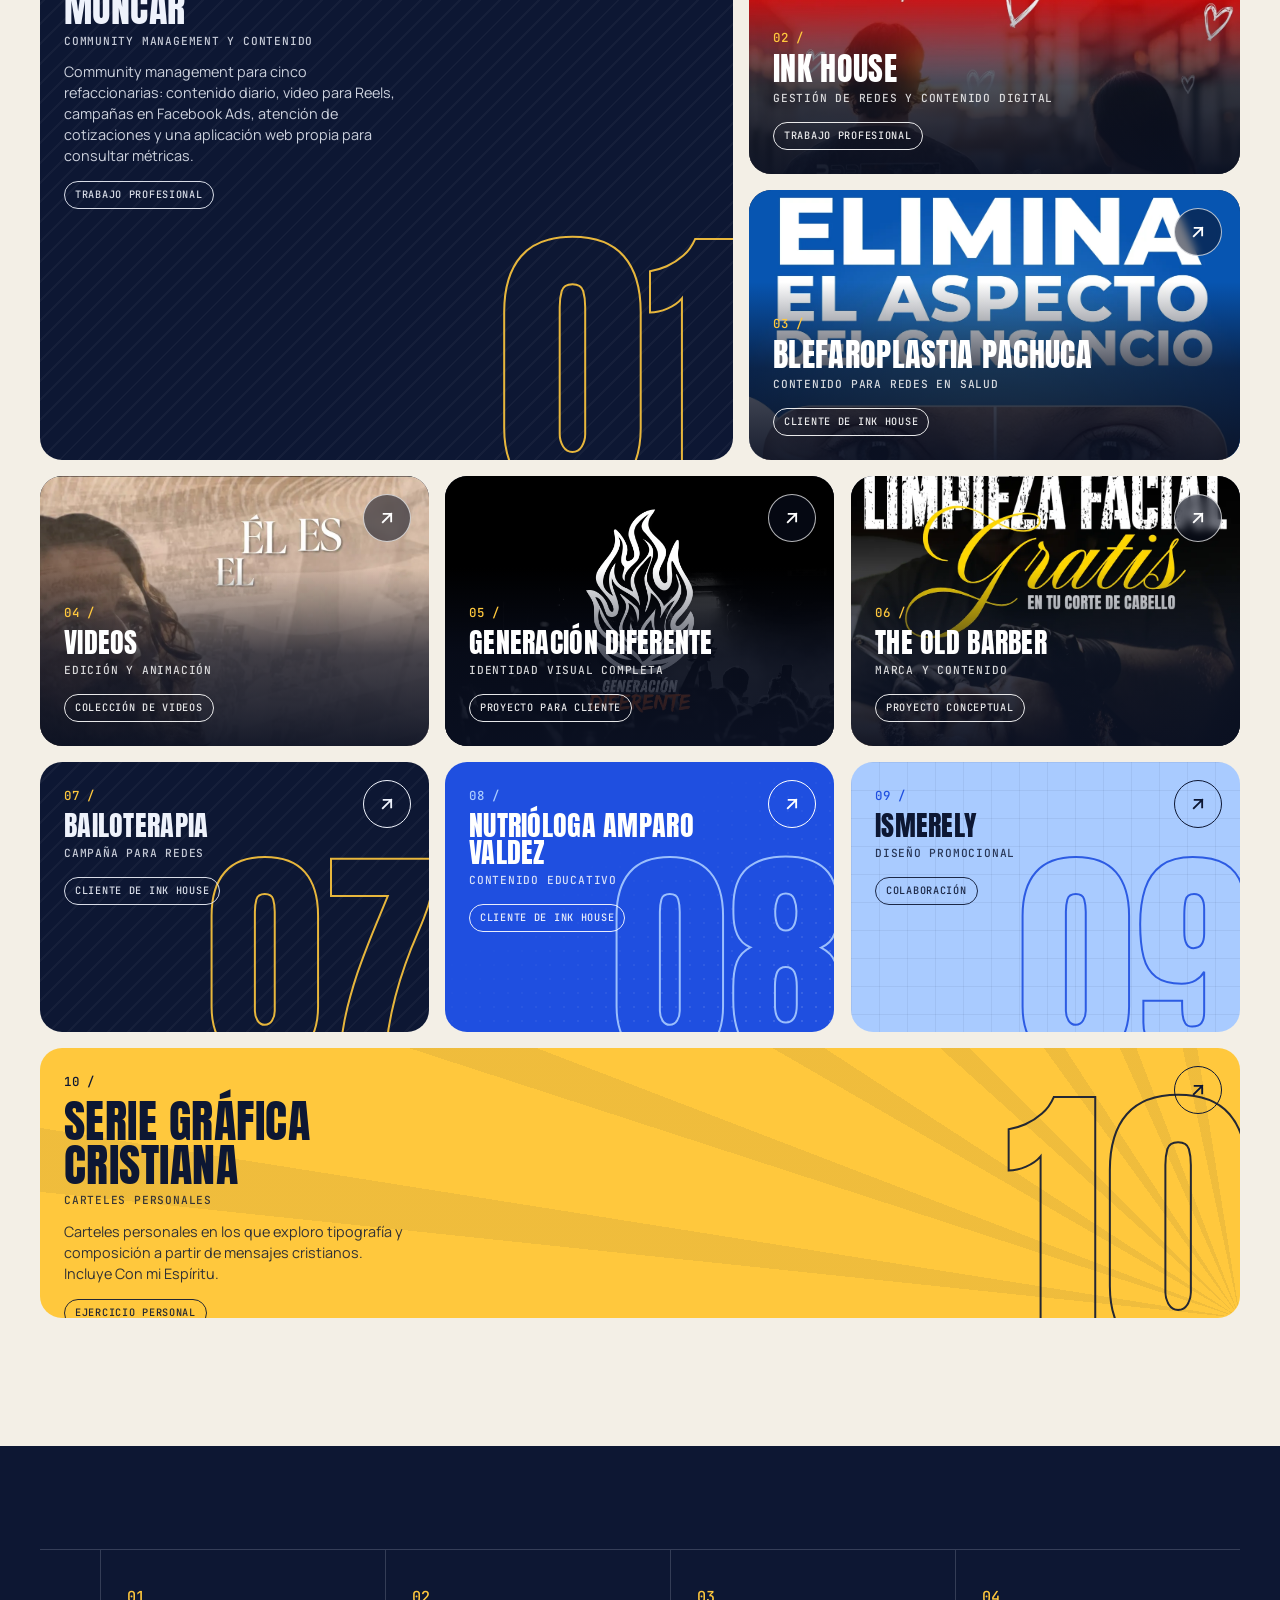
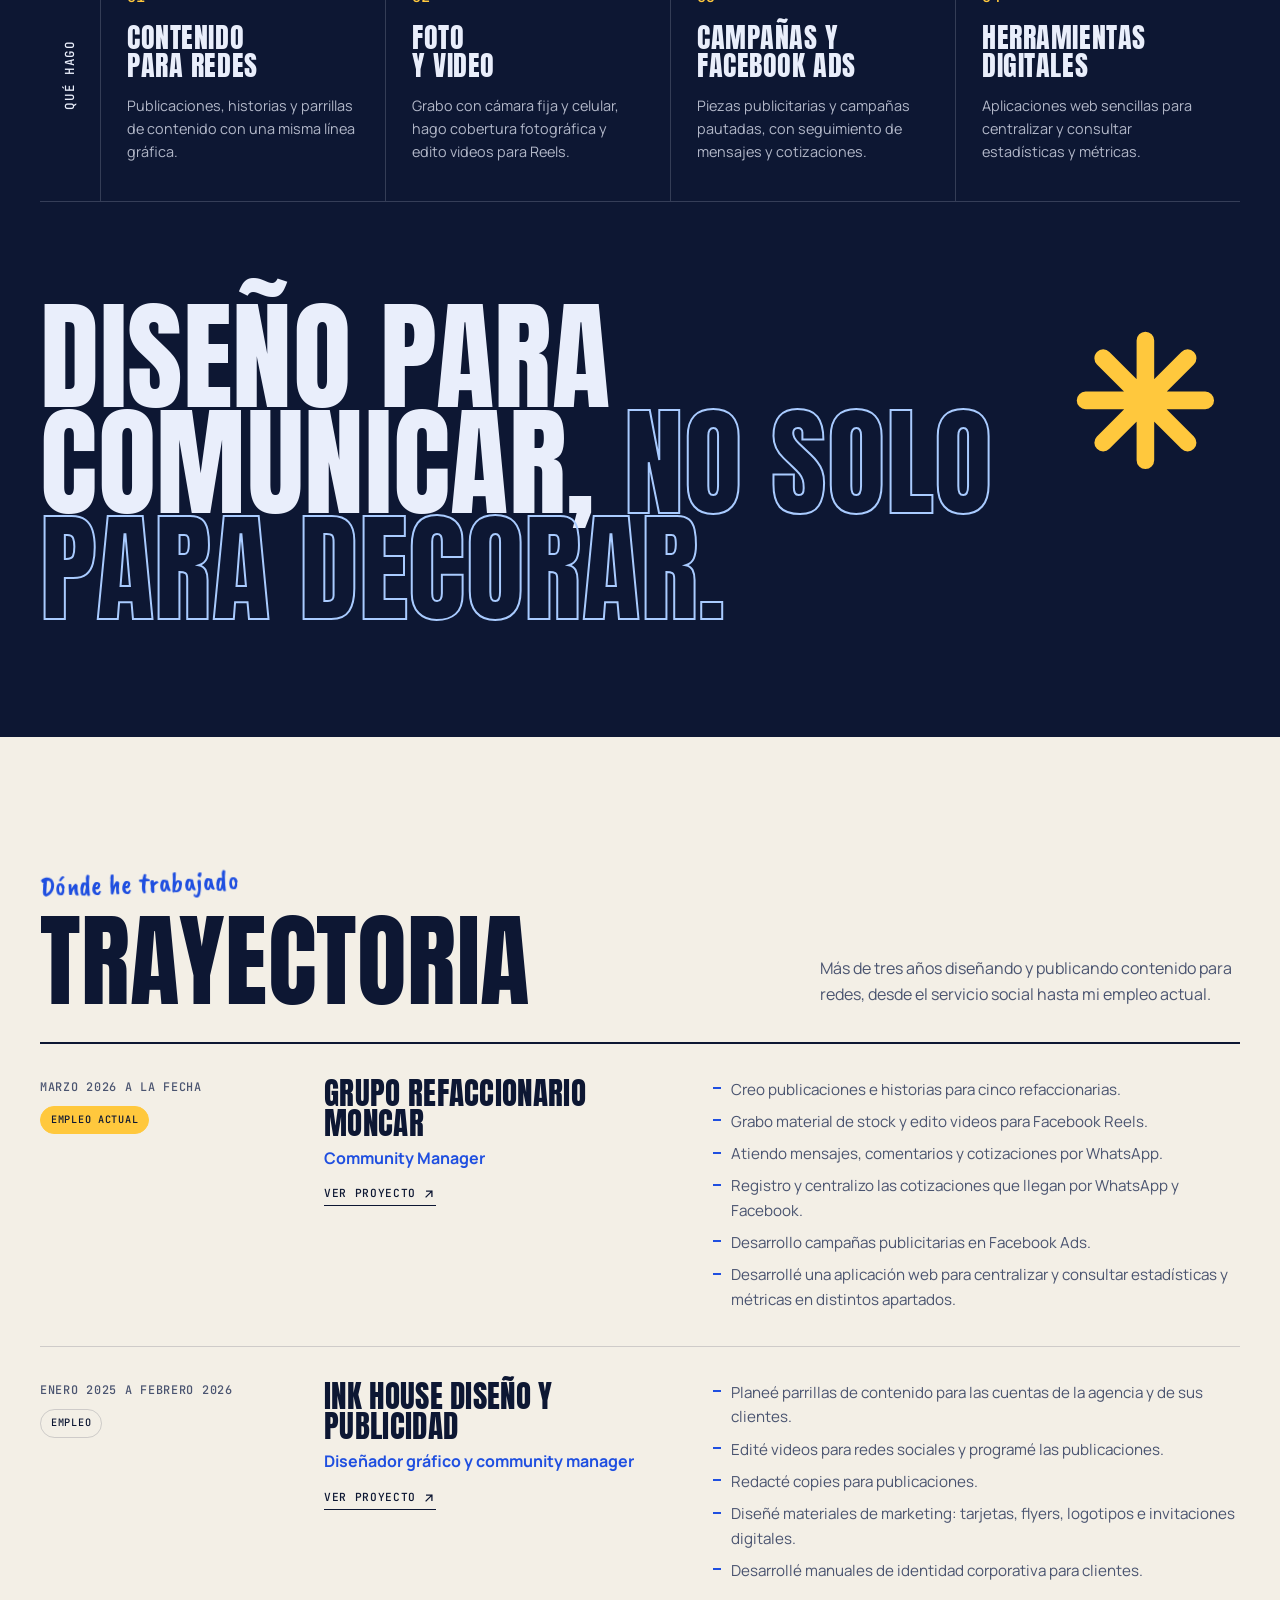
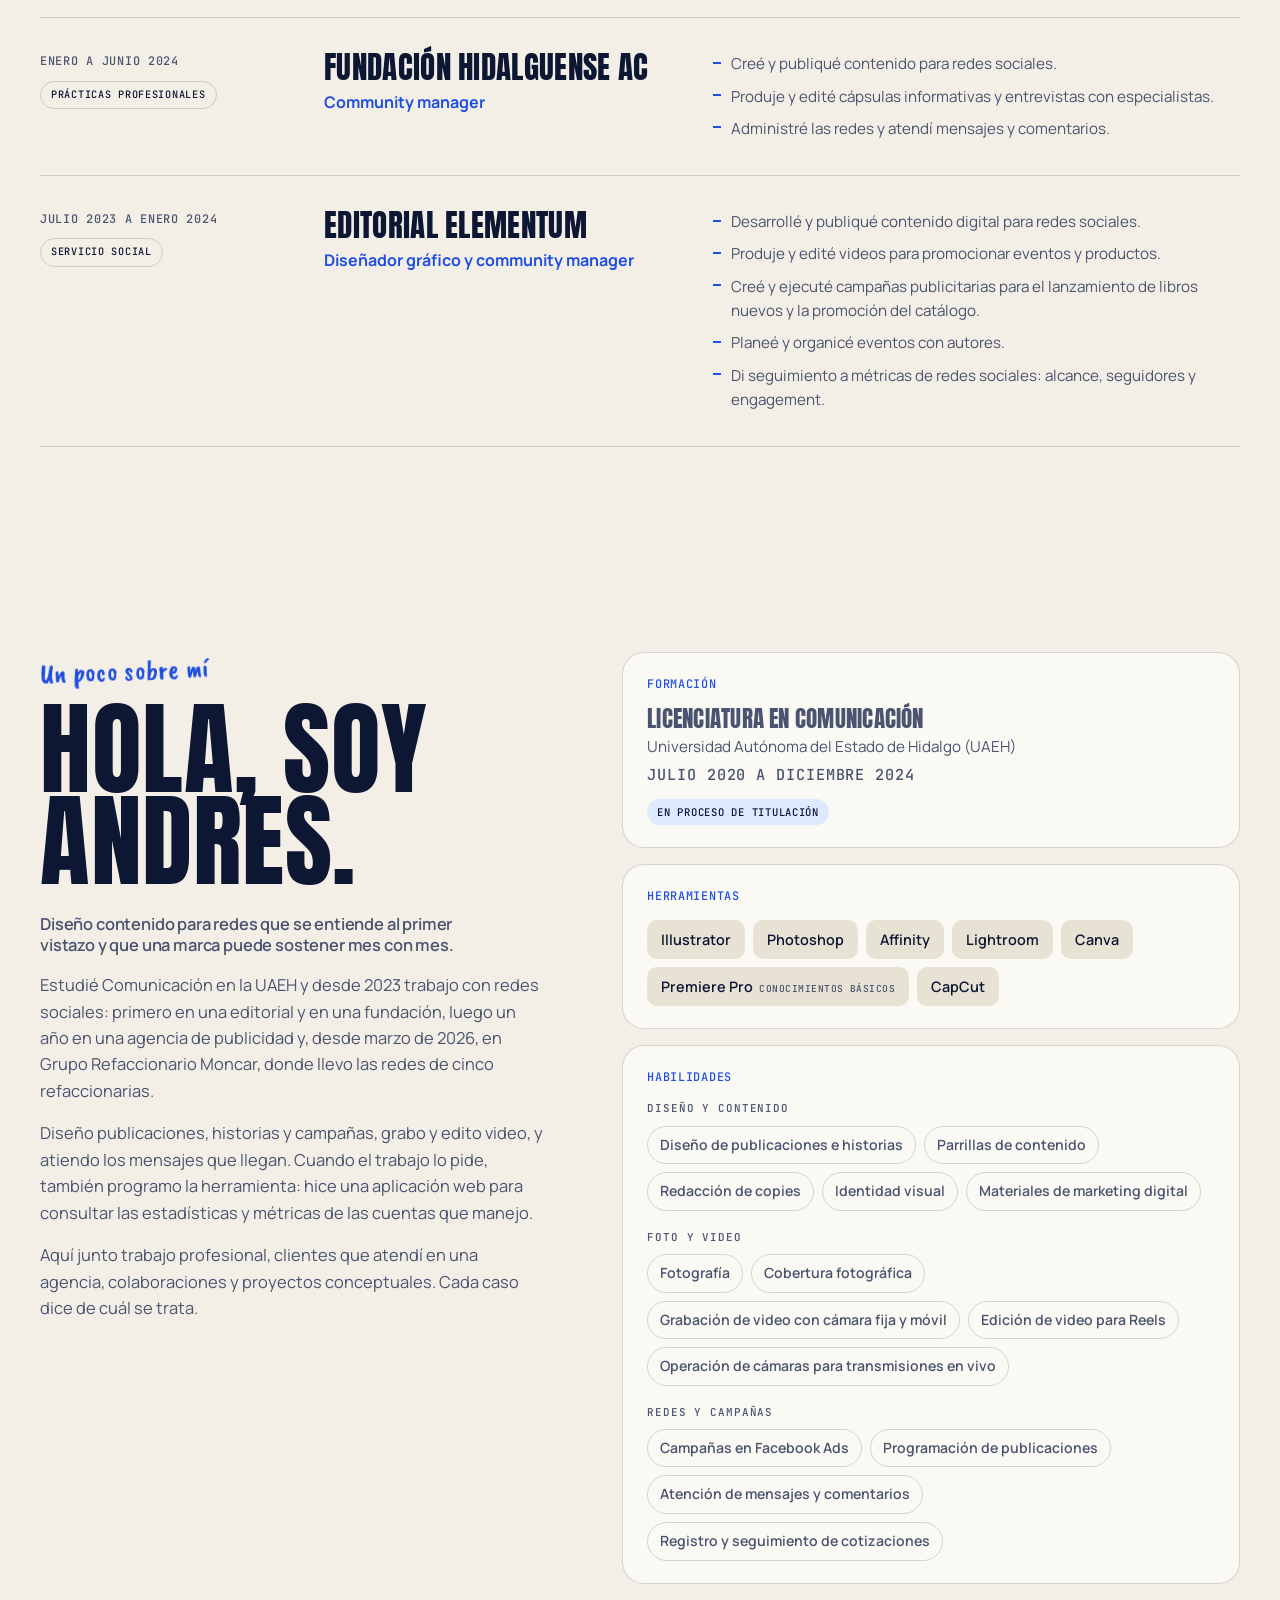
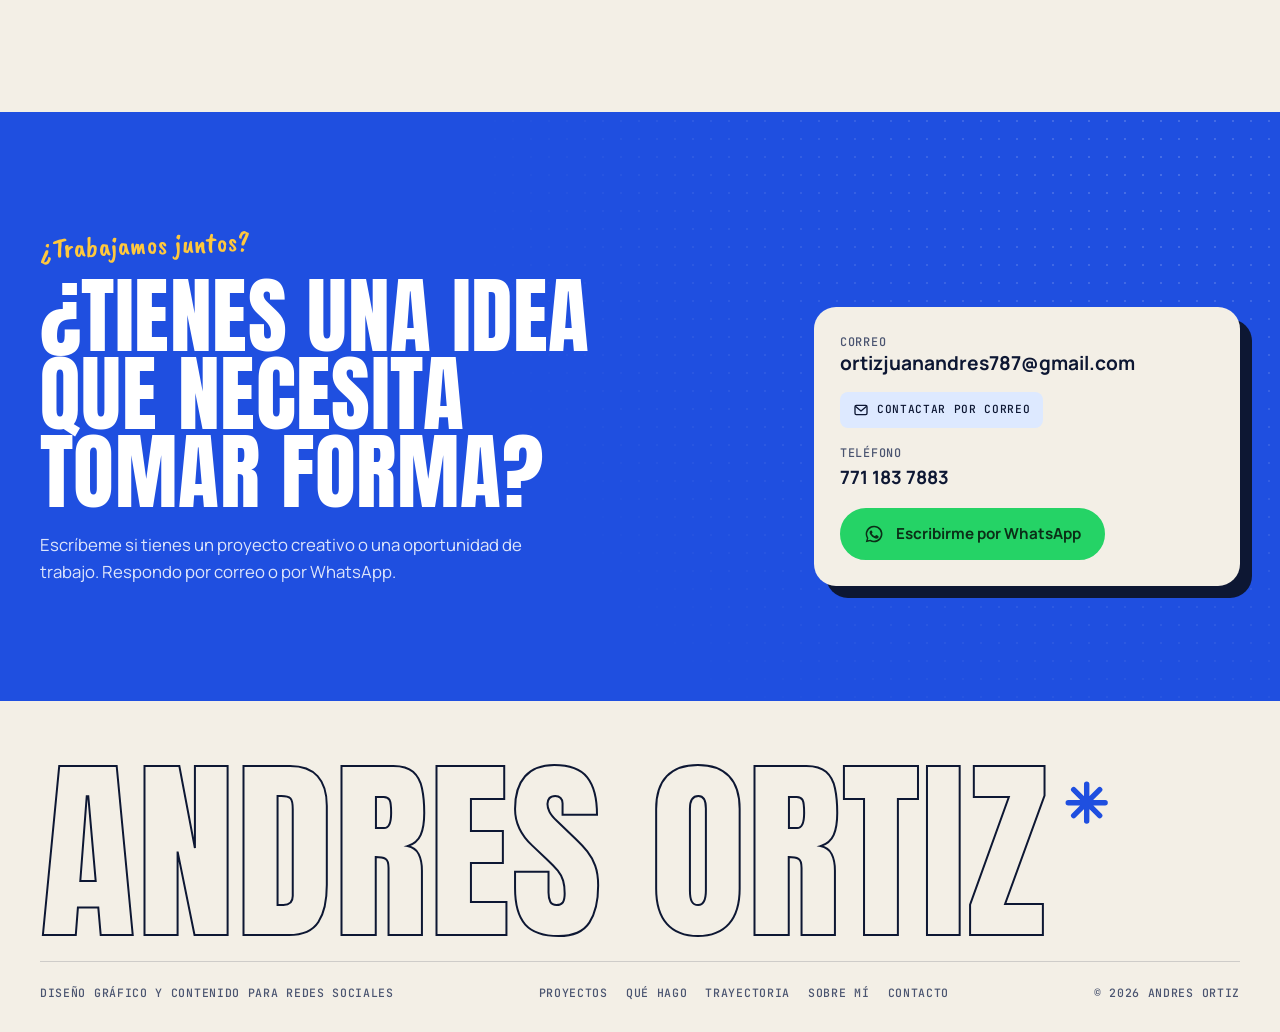
==== commit faf4664d: "The Old Barber: perfil y publicaciones en una sola vista, biografía de Instagram, historias, Faceboo" ====
--- a/index.html
+++ b/index.html
@@ -24,7 +24,7 @@
     if (/[?&]pendientes\b/.test(location.search)) d.classList.add('ver-pendientes');
   })();
 </script>
-<link rel="stylesheet" href="assets/css/estilos.css?v=20261102a">
+<link rel="stylesheet" href="assets/css/estilos.css?v=20261104a">
 </head>
 <body>
 <a class="saltar" href="#contenido">Saltar al contenido</a>
@@ -298,10 +298,10 @@
 
 <div class="aviso" id="aviso" role="status" aria-live="polite"></div>
 
-<script src="assets/js/proyectos.js?v=20261102a"></script>
-<script src="assets/js/videos.js?v=20261102a"></script>
-<script src="assets/js/videoteca.js?v=20261102a"></script>
-<script src="assets/js/presentaciones.js?v=20261102a"></script>
-<script src="assets/js/main.js?v=20261102a"></script>
+<script src="assets/js/proyectos.js?v=20261104a"></script>
+<script src="assets/js/videos.js?v=20261104a"></script>
+<script src="assets/js/videoteca.js?v=20261104a"></script>
+<script src="assets/js/presentaciones.js?v=20261104a"></script>
+<script src="assets/js/main.js?v=20261104a"></script>
 </body>
 </html>
--- a/assets/css/estilos.css
+++ b/assets/css/estilos.css
@@ -1458,3 +1458,44 @@
 .paleta-barber .vitrina__navaja{background:#fff}
 /* Botón de volver con el amarillo exacto de la marca, sin variación anaranjada */
 .caso:has(.paleta-barber) .caso__volver{background:#FFD500;color:#000;box-shadow:0 0 0 3px #000}
+
+/* =====================================================================
+   29. THE OLD BARBER: ESCAPARATE (PERFIL + VITRINA), BIOGRAFÍA E HISTORIAS
+   ===================================================================== */
+/* "Explora el proyecto" sube para que la cinta inclinada no lo cubra */
+.paleta-barber .caso__explora{bottom:72px;padding:7px 14px;border-radius:999px;background:rgba(0,0,0,.78)}
+
+/* Composición: el teléfono con todo el perfil a la izquierda y la vitrina a la derecha */
+.escaparate{display:grid;grid-template-columns:auto minmax(0,1fr);gap:clamp(32px,5vw,80px);align-items:center;max-width:1320px;margin:0 auto}
+.escaparate__perfil{padding:0;position:sticky;top:24px}
+.escaparate__perfil .parrilla__telefono{width:min(320px,82vw)}
+.escaparate__vitrina .vitrina{margin:0;max-width:none;grid-template-columns:minmax(0,.95fr) minmax(0,1.05fr);gap:clamp(24px,3.6vw,56px)}
+.escaparate__vitrina .vitrina__escena{width:min(100%,360px)}
+
+/* Biografía del perfil: pequeña, legible y con el interlineado de la aplicación */
+.parrilla__bio{display:grid;gap:1px;padding:0 16px 12px;color:#fff;font-size:.74rem;line-height:1.38}
+.parrilla__bio span:first-child{font-weight:700}
+
+/* Celdas de la cuadrícula que seleccionan la publicación en la vitrina */
+.parrilla__elegir{display:block;position:relative;width:100%;height:100%;padding:0;border:0;background:none;cursor:pointer}
+.parrilla__elegir img{width:100%;height:100%;object-fit:cover;display:block;transition:transform .6s cubic-bezier(.2,.8,.2,1),opacity .4s}
+.parrilla__elegir:hover img{transform:scale(1.04)}
+.parrilla__elegir::after{content:"";position:absolute;inset:0;box-shadow:inset 0 0 0 0 #FFD500;transition:box-shadow .35s ease;pointer-events:none}
+.parrilla__elegir[aria-current="true"]::after{box-shadow:inset 0 0 0 3px #FFD500}
+.parrilla__elegir:focus-visible{outline:2px solid #FFD500;outline-offset:-2px}
+
+/* En pantallas medianas la vitrina se apila: publicación arriba y lista abajo */
+@media (max-width:1240px){
+  .escaparate__vitrina .vitrina{grid-template-columns:minmax(0,1fr)}
+}
+/* En móvil el perfil va después de la vitrina y deja de ser fijo */
+@media (max-width:820px){
+  .escaparate{grid-template-columns:minmax(0,1fr)}
+  .escaparate__perfil{position:static;order:2;display:flex;justify-content:center}
+  .paleta-barber .caso__explora{bottom:60px}
+}
+@media (prefers-reduced-motion:reduce){.parrilla__elegir img,.parrilla__elegir::after{transition:none}}
+/* El número de la vitrina se coloca sobre la publicación para no invadir el teléfono */
+.escaparate .vitrina__num{right:auto;left:-6px;top:-88px}
+.escaparate .vitrina__num b{font-size:clamp(4rem,6vw,5.6rem)}
+.escaparate .vitrina__escena{margin-top:84px}
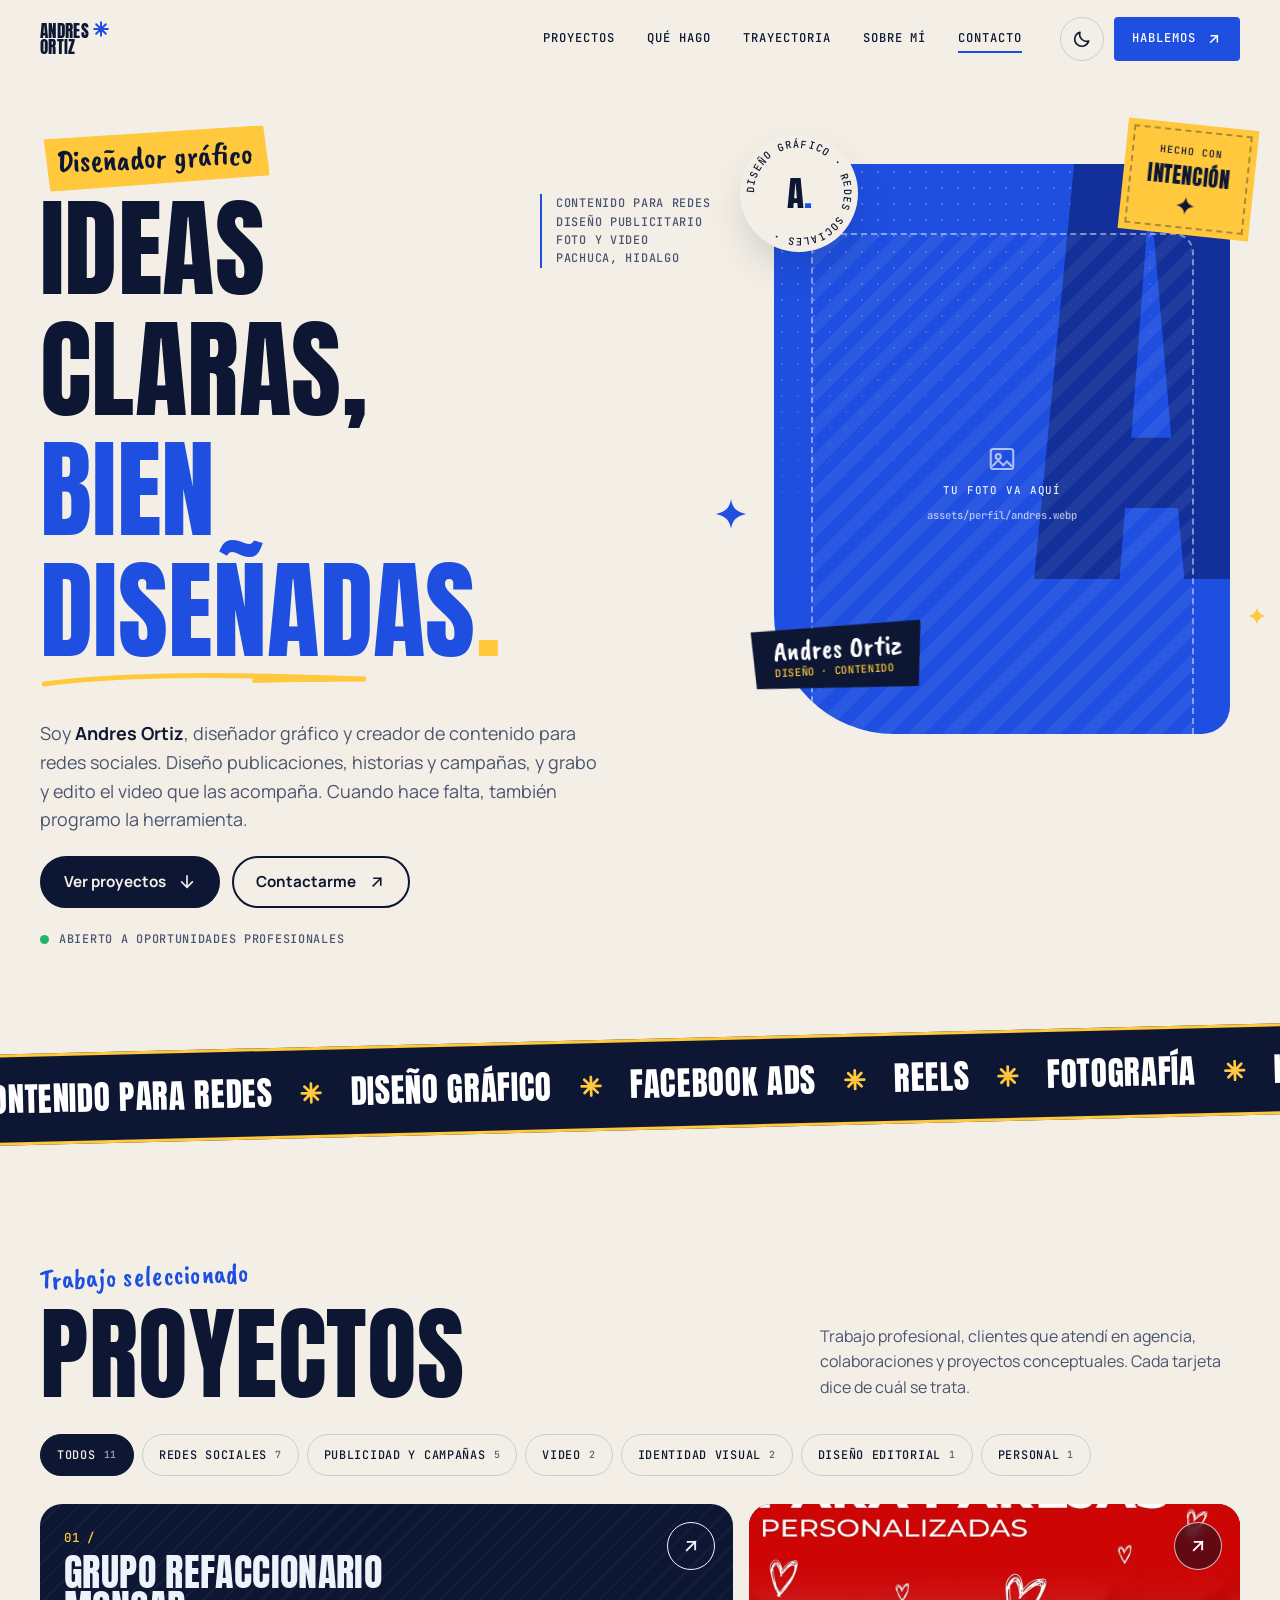
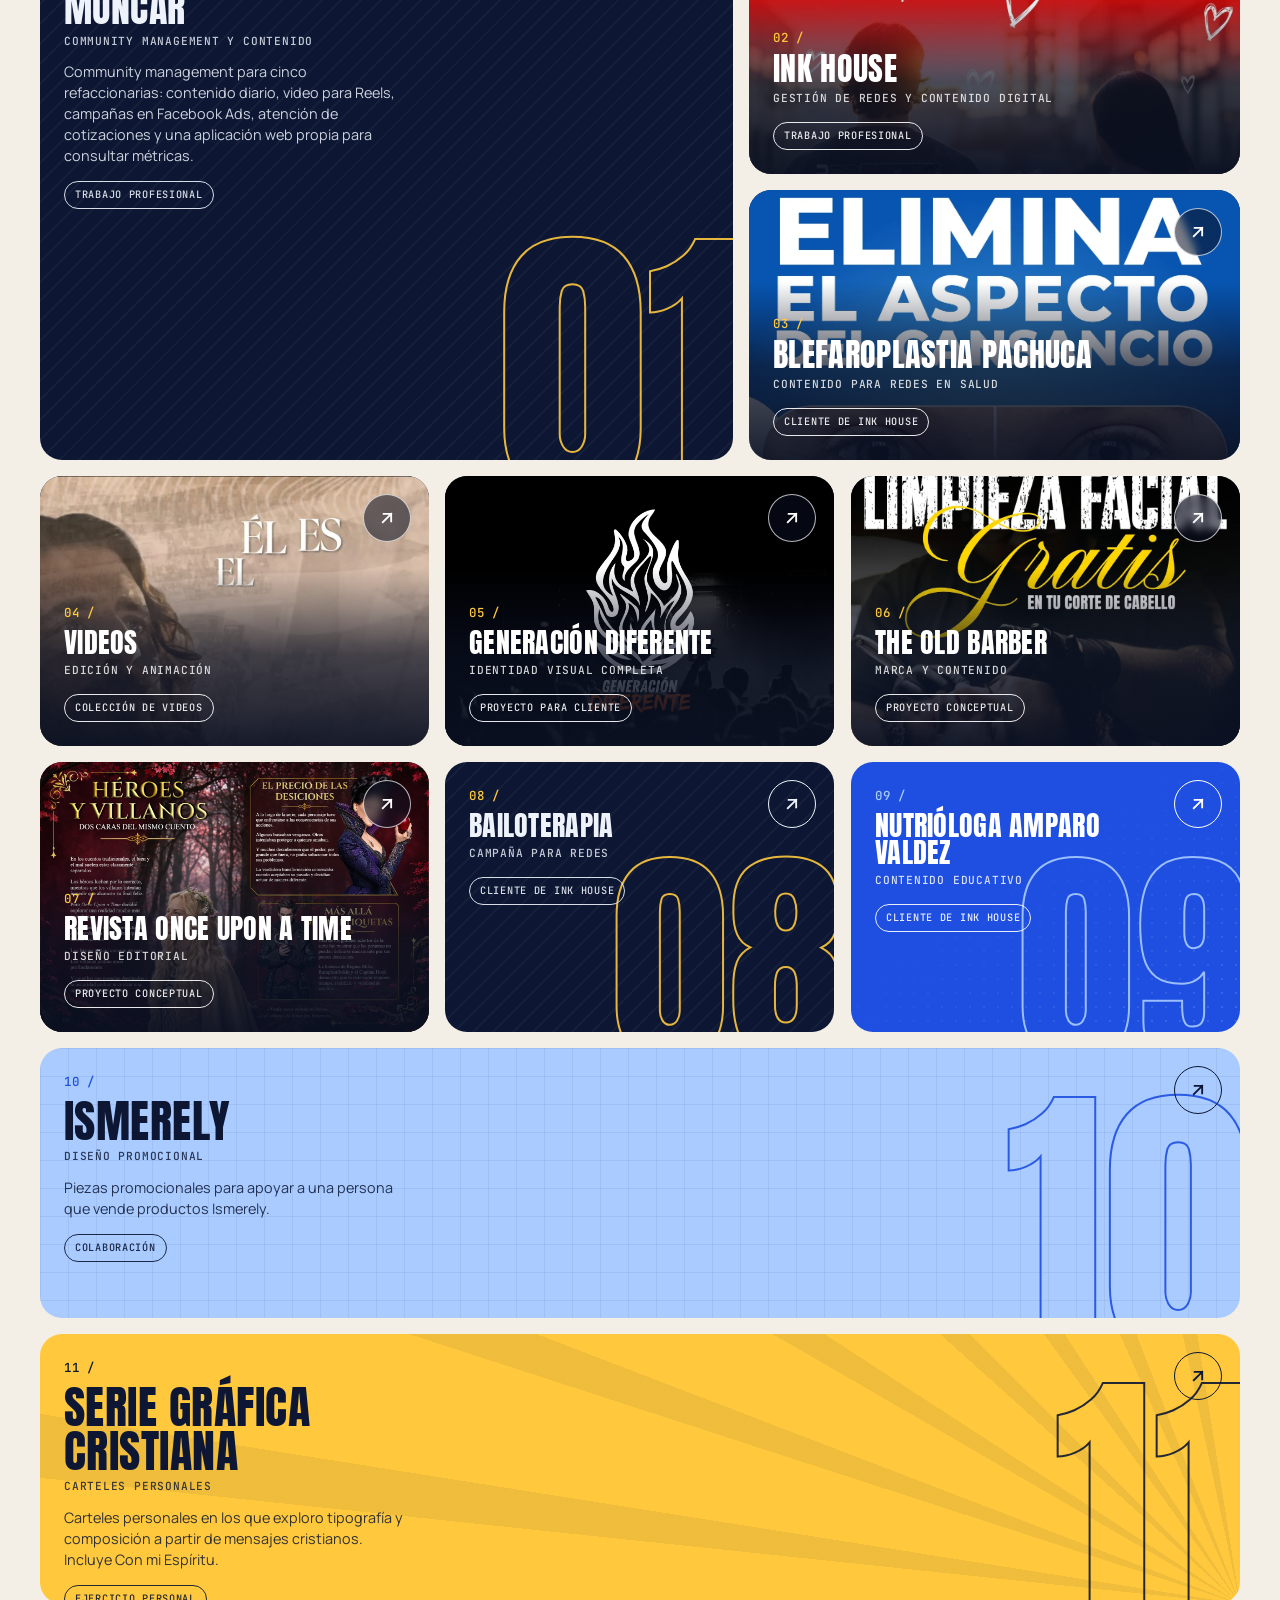
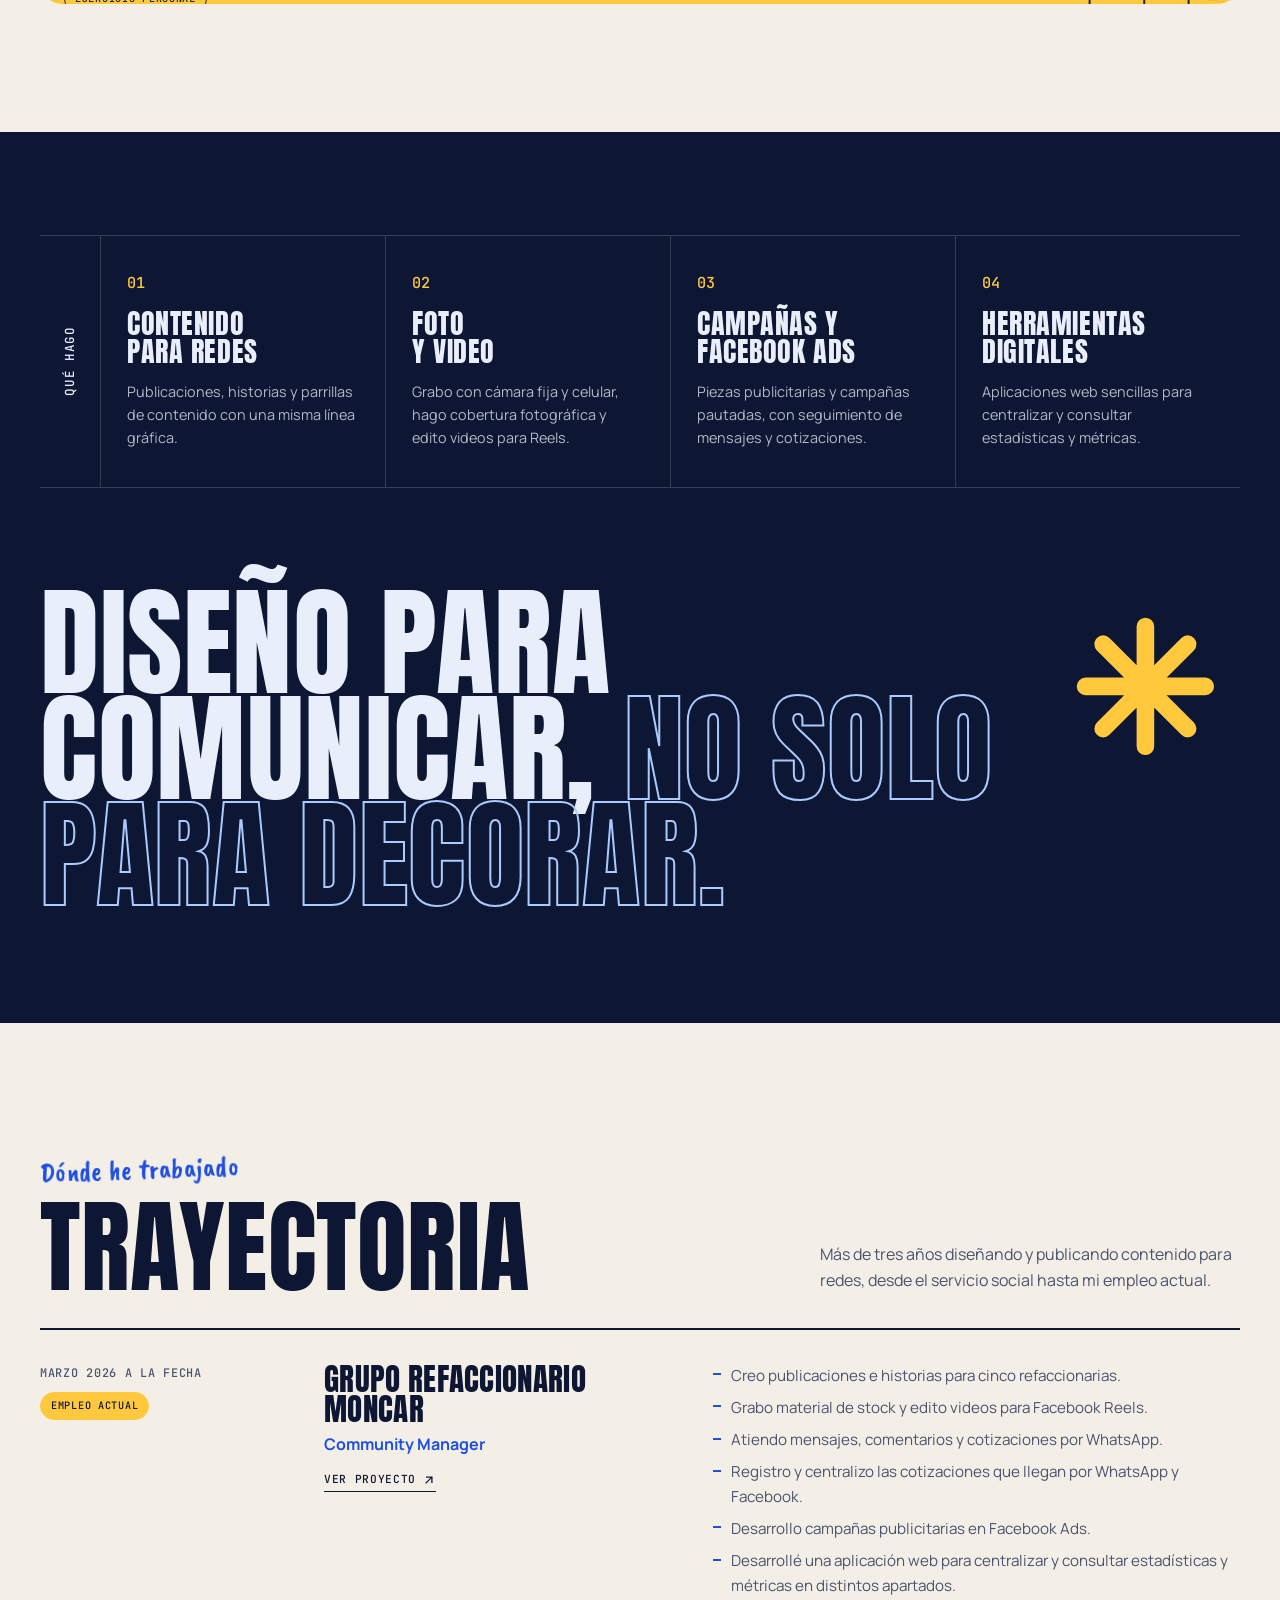
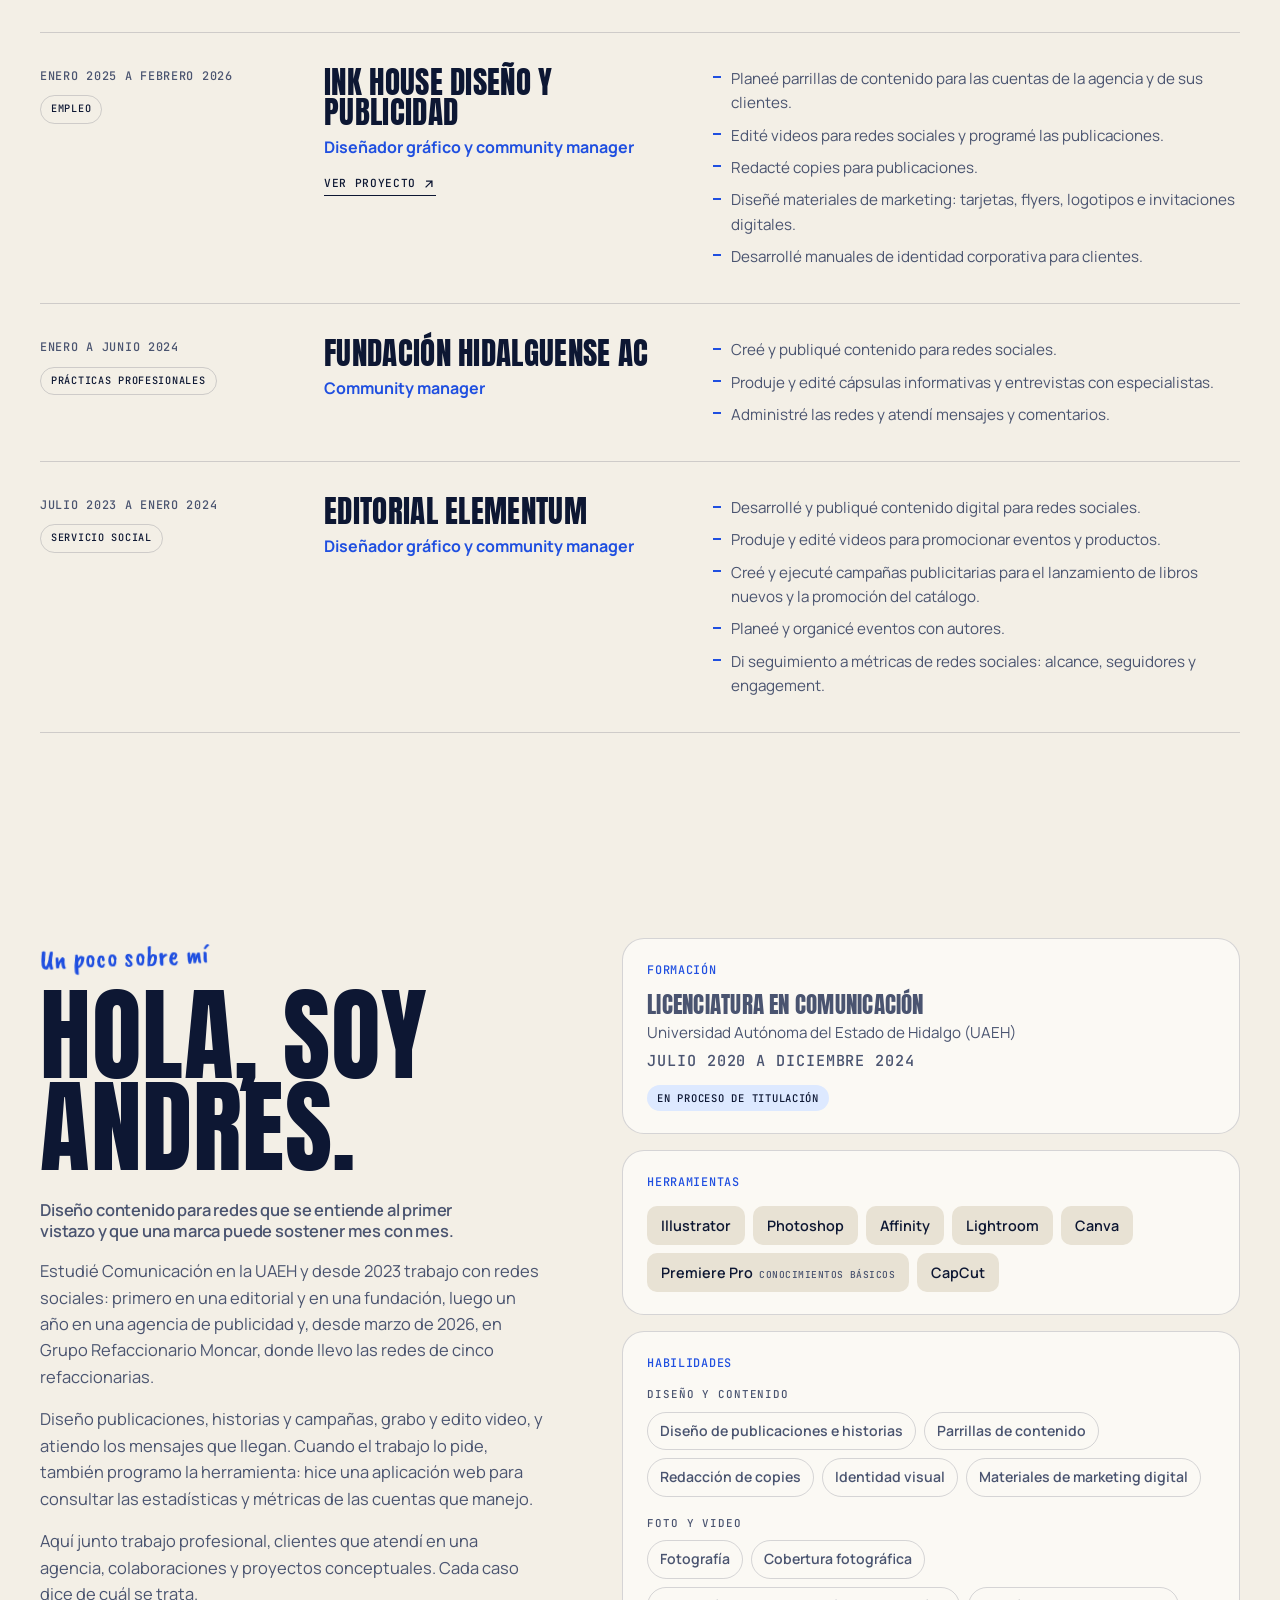
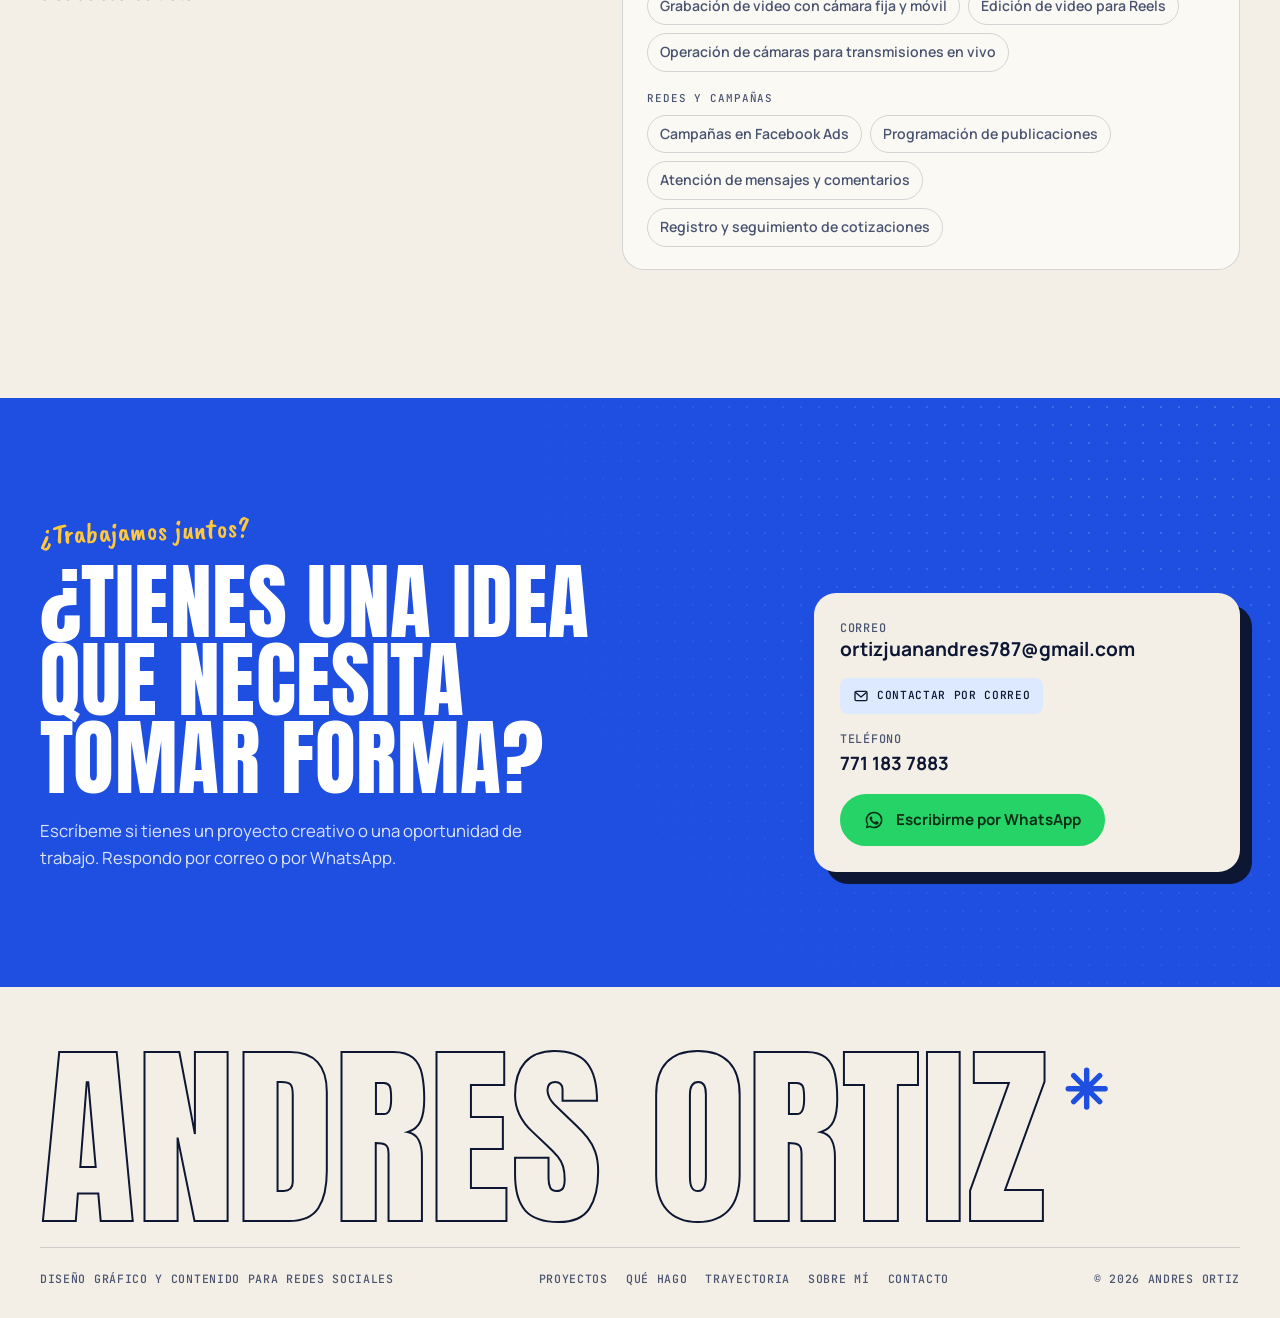
==== commit 3ccc2949: "Revista Once Upon a Time: nuevo caso de diseño editorial con revista interactiva y giro de página Co" ====
--- a/index.html
+++ b/index.html
@@ -24,7 +24,7 @@
     if (/[?&]pendientes\b/.test(location.search)) d.classList.add('ver-pendientes');
   })();
 </script>
-<link rel="stylesheet" href="assets/css/estilos.css?v=20261104a">
+<link rel="stylesheet" href="assets/css/estilos.css?v=20261113a">
 </head>
 <body>
 <a class="saltar" href="#contenido">Saltar al contenido</a>
@@ -298,10 +298,11 @@
 
 <div class="aviso" id="aviso" role="status" aria-live="polite"></div>
 
-<script src="assets/js/proyectos.js?v=20261104a"></script>
-<script src="assets/js/videos.js?v=20261104a"></script>
-<script src="assets/js/videoteca.js?v=20261104a"></script>
-<script src="assets/js/presentaciones.js?v=20261104a"></script>
-<script src="assets/js/main.js?v=20261104a"></script>
+<script src="assets/js/proyectos.js?v=20261113a"></script>
+<script src="assets/js/videos.js?v=20261113a"></script>
+<script src="assets/js/videoteca.js?v=20261113a"></script>
+<script src="assets/js/revista.js?v=20261113a"></script>
+<script src="assets/js/presentaciones.js?v=20261113a"></script>
+<script src="assets/js/main.js?v=20261113a"></script>
 </body>
 </html>
--- a/assets/css/estilos.css
+++ b/assets/css/estilos.css
@@ -1499,3 +1499,121 @@
 .escaparate .vitrina__num{right:auto;left:-6px;top:-88px}
 .escaparate .vitrina__num b{font-size:clamp(4rem,6vw,5.6rem)}
 .escaparate .vitrina__escena{margin-top:84px}
+
+/* =====================================================================
+   30. REVISTA ONCE UPON A TIME: PALETA, PORTADA Y LIBRO INTERACTIVO
+   ===================================================================== */
+/* Paleta nocturna tomada de la revista: ciruela, vino y filetes dorados */
+.paleta-oat,[data-theme="oscuro"] .paleta-oat{
+  --fondo:#0e0a13;--fondo-2:#140e1b;--superficie:#1b1323;
+  --texto:#f2ebdd;--texto-suave:#cfc4ae;--linea:rgba(201,164,92,.24);
+  --proy:#c9a45c;--proy-2:#e3c98d;--proy-3:#f2ebdd;--acento:#c9a45c}
+.caso__lienzo.paleta-oat{overflow-x:clip}
+.paleta-oat .caso__cabeza.paleta-hero{
+  background:radial-gradient(ellipse 60% 70% at 78% 45%,rgba(233,207,156,.09),transparent 65%),
+    radial-gradient(ellipse 60% 60% at 0% 100%,#3a1019,transparent 70%),
+    radial-gradient(ellipse 60% 60% at 100% 0%,#2a1533,transparent 70%),#0e0a13;overflow:hidden}
+.paleta-oat .paleta-hero .chip--fuerte{background:#c9a45c;border-color:#c9a45c;color:#140e1b}
+.paleta-oat .caso__titulo{color:#ead39c;line-height:1.02}
+.paleta-oat .sec-cab__titulo .l2,.paleta-oat .sec-cab__ante,.paleta-oat .caso__fichas dt{color:#c9a45c}
+.portada-revista .caso__hero{grid-template-columns:minmax(0,.9fr) minmax(0,1.1fr)}
+.portada-revista .caso__visual{width:100%;align-self:center}
+
+/* Portada del caso: el primer pliego abierto sobre la mesa.
+   Cada hoja se inclina hacia el lomo y se oscurece cerca del pliegue. */
+.portada-rev{perspective:2200px;padding:4% 2% 8%}
+.portada-rev__libro{position:relative;display:grid;grid-template-columns:1fr 1fr;transform:rotateX(14deg) rotateZ(-2deg);transform-style:preserve-3d;
+  animation:revEntra 1.2s var(--ease) .15s both}
+.portada-rev__libro::before{content:"";position:absolute;inset:6% 3% -9%;z-index:-1;border-radius:50%;background:radial-gradient(ellipse,rgba(0,0,0,.85),transparent 70%);filter:blur(22px);transform:translateZ(-40px)}
+.portada-rev__hoja{position:relative;display:block;aspect-ratio:1406/1988;overflow:hidden;background:#140e1b}
+.portada-rev__hoja img{width:100%;height:100%;object-fit:cover;display:block}
+.portada-rev__hoja--izq{transform-origin:right center;transform:rotateY(9deg);border-radius:3px 0 0 3px}
+.portada-rev__hoja--der{transform-origin:left center;transform:rotateY(-9deg);border-radius:0 3px 3px 0}
+.portada-rev__hoja::after{content:"";position:absolute;inset:0;pointer-events:none}
+.portada-rev__hoja--izq::after{background:linear-gradient(270deg,rgba(0,0,0,.55),rgba(0,0,0,.18) 4%,transparent 18%,transparent 82%,rgba(255,240,210,.08))}
+.portada-rev__hoja--der::after{background:linear-gradient(90deg,rgba(0,0,0,.55),rgba(0,0,0,.18) 4%,transparent 18%,transparent 82%,rgba(255,240,210,.08))}
+@keyframes revEntra{from{opacity:0;transform:rotateX(26deg) rotateZ(-4deg) translateY(30px)}}
+
+/* ---------- Libro interactivo ---------- */
+.revista{display:grid;gap:18px;justify-items:center}
+.revista__escena{display:grid;grid-template-columns:auto minmax(0,1fr) auto;align-items:center;gap:clamp(8px,2vw,28px);width:100%}
+.revista__libro{position:relative;justify-self:center;width:min(100%,1180px,calc((100svh - 230px) * 1.4145));
+  transform:perspective(2600px) rotateX(3deg);transform-origin:50% 70%}
+/* Sombra de contacto: la revista apoyada sobre la mesa */
+.revista__libro::before{content:"";position:absolute;left:3%;right:3%;bottom:-5%;height:22%;z-index:-1;border-radius:50%;
+  background:radial-gradient(ellipse at 50% 40%,rgba(0,0,0,.8),transparent 70%);filter:blur(16px)}
+/* Cantos: hojas acumuladas a cada lado, más gruesos según lo que falta por leer */
+.revista__canto{position:absolute;top:.6%;bottom:.6%;width:var(--grosor,2px);border-radius:2px;z-index:0;
+  background:repeating-linear-gradient(90deg,#e4d8bf 0 1px,#a3967d 1px 2px);transition:width .9s var(--ease)}
+.revista__canto--izq{right:100%}
+.revista__canto--der{left:100%}
+.revista.es-vertical .revista__canto{display:none}
+
+/* Cada página: imagen más una capa de papel con pliegue, curvatura y grano */
+.revista__pagina{position:relative;overflow:hidden;background:#140e1b}
+.revista__pagina img{display:block;width:100%;height:100%;object-fit:cover;pointer-events:none;user-select:none}
+.revista__papel{position:absolute;inset:0;pointer-events:none}
+.revista__pagina--izq .revista__papel{background:
+  linear-gradient(270deg,rgba(0,0,0,.42) 0,rgba(0,0,0,.18) 2.2%,rgba(0,0,0,.07) 7%,transparent 15%,transparent 84%,rgba(255,244,222,.05) 97%,rgba(0,0,0,.12) 100%),
+  radial-gradient(ellipse 110% 85% at 38% 42%,rgba(255,244,222,.06),transparent 62%)}
+.revista__pagina--der .revista__papel{background:
+  linear-gradient(90deg,rgba(0,0,0,.42) 0,rgba(0,0,0,.18) 2.2%,rgba(0,0,0,.07) 7%,transparent 15%,transparent 84%,rgba(255,244,222,.05) 97%,rgba(0,0,0,.12) 100%),
+  radial-gradient(ellipse 110% 85% at 62% 42%,rgba(255,244,222,.06),transparent 62%)}
+.revista__papel::after{content:"";position:absolute;inset:0;opacity:.09;mix-blend-mode:overlay;
+  background-image:url("data:image/svg+xml,%3Csvg xmlns='http://www.w3.org/2000/svg' width='180' height='180'%3E%3Cfilter id='n'%3E%3CfeTurbulence type='fractalNoise' baseFrequency='.9' numOctaves='2' stitchTiles='stitch'/%3E%3C/filter%3E%3Crect width='100%25' height='100%25' filter='url(%23n)'/%3E%3C/svg%3E")}
+
+/* Antes de que cargue el giro: el primer pliego queda visible y completo */
+.revista:not(.lista) .revista__hojas{display:grid;grid-template-columns:1fr 1fr}
+.revista:not(.lista) .revista__pagina{aspect-ratio:1406/1988}
+.revista:not(.lista):not(.sin-giro) .revista__pagina:nth-child(n+3){display:none}
+.revista.sin-giro .revista__pagina{display:none}
+.revista.sin-giro .revista__pagina.visible{display:block;animation:revFunde .5s ease}
+@keyframes revFunde{from{opacity:0}}
+
+.revista__flecha{width:50px;height:50px;border-radius:50%;border:1px solid var(--linea);background:rgba(14,10,19,.6);color:var(--proy-2,#e3c98d);
+  display:grid;place-items:center;cursor:pointer;transition:border-color .3s,transform .3s var(--ease),opacity .3s}
+.revista__flecha svg{width:20px;height:20px}
+.revista__flecha--ant svg{transform:scaleX(-1)}
+.revista__flecha:hover:not(:disabled){border-color:var(--proy);transform:scale(1.06)}
+.revista__flecha:disabled{opacity:.25;cursor:default}
+.revista__flecha:focus-visible,.revista__mini:focus-visible,.revista__ampliar:focus-visible{outline:2px solid var(--proy-2,#e3c98d);outline-offset:3px}
+
+.revista__pie{display:flex;align-items:center;justify-content:center;gap:14px 26px;flex-wrap:wrap;width:100%}
+.revista__lectura{display:flex;align-items:baseline;gap:12px;flex-wrap:wrap;margin:0}
+.revista__seccion{font-weight:700;font-size:1.02rem;letter-spacing:.02em;color:var(--texto)}
+.revista__folio{font-size:.72rem;letter-spacing:.16em;text-transform:uppercase;color:var(--texto-suave);font-variant-numeric:tabular-nums}
+.revista__miniaturas{display:flex;gap:10px;list-style:none;margin:0;padding:2px;overflow-x:auto;max-width:100%;scrollbar-width:none}
+.revista__mini{display:flex;padding:0;border:1px solid transparent;border-radius:3px;background:none;cursor:pointer;opacity:.5;transition:opacity .3s,border-color .3s,transform .3s var(--ease)}
+.revista__mini img{width:34px;height:auto;display:block}
+.revista__mini:hover{opacity:.85}
+.revista__mini[aria-current="true"]{opacity:1;border-color:var(--proy);transform:translateY(-2px)}
+.revista__ampliar{display:inline-flex;align-items:center;gap:8px;border:1px solid var(--linea);border-radius:999px;background:none;color:var(--texto);
+  font:inherit;font-size:.78rem;letter-spacing:.08em;text-transform:uppercase;padding:9px 15px;cursor:pointer;transition:border-color .3s}
+.revista__ampliar:hover{border-color:var(--proy)}
+.revista__ampliar svg{width:15px;height:15px}
+.revista__ayuda{margin:0;font-size:.86rem;color:var(--texto-suave);text-align:center}
+
+/* Vista ampliada: pliego a resolución completa, con desplazamiento libre */
+.revista-ampliada{position:fixed;inset:0;z-index:3000;display:grid;grid-template-rows:auto 1fr;background:rgba(9,6,12,.95);color:#f2ebdd}
+.revista-ampliada__barra{display:flex;justify-content:space-between;align-items:center;gap:12px;border-bottom:1px solid rgba(201,164,92,.24);
+  padding:calc(12px + env(safe-area-inset-top,0px)) max(16px,env(safe-area-inset-right,0px)) 12px max(16px,env(safe-area-inset-left,0px))}
+.revista-ampliada__barra span{font-size:.95rem;letter-spacing:.04em}
+.revista-ampliada__cerrar{border:1px solid rgba(201,164,92,.4);border-radius:999px;background:none;color:inherit;font:inherit;padding:8px 16px;cursor:pointer}
+.revista-ampliada__lienzo{overflow:auto;padding:20px;cursor:grab}
+.revista-ampliada__lienzo.arrastrando{cursor:grabbing}
+.revista-ampliada__pliego{display:flex;width:max(100%,2200px);margin:0 auto;box-shadow:0 30px 80px rgba(0,0,0,.6)}
+.revista-ampliada__pliego.es-una{width:max(100%,1100px)}
+.revista-ampliada__pliego img{flex:1 1 0;min-width:0;height:auto;display:block}
+
+@media (max-width:760px){
+  /* En celular las flechas pasan debajo del libro, una a cada lado */
+  .revista__escena{grid-template-columns:auto auto;justify-content:space-between;row-gap:14px}
+  .revista__libro{grid-column:1/-1;grid-row:1}
+  .revista__flecha{grid-row:2;width:46px;height:46px}
+  .revista__libro{width:min(100%,calc((100svh - 260px) * .7072));transform:none}
+  .revista:not(.lista) .revista__hojas{grid-template-columns:1fr}
+  .revista:not(.lista):not(.sin-giro) .revista__pagina:nth-child(n+2){display:none}
+  .portada-revista .caso__hero{grid-template-columns:minmax(0,1fr)}
+  .revista-ampliada__pliego,.revista-ampliada__pliego.es-una{width:max(100%,900px)}
+}
+@media (prefers-reduced-motion:reduce){.portada-rev__libro{animation:none}.revista__canto,.revista__mini{transition:none}}
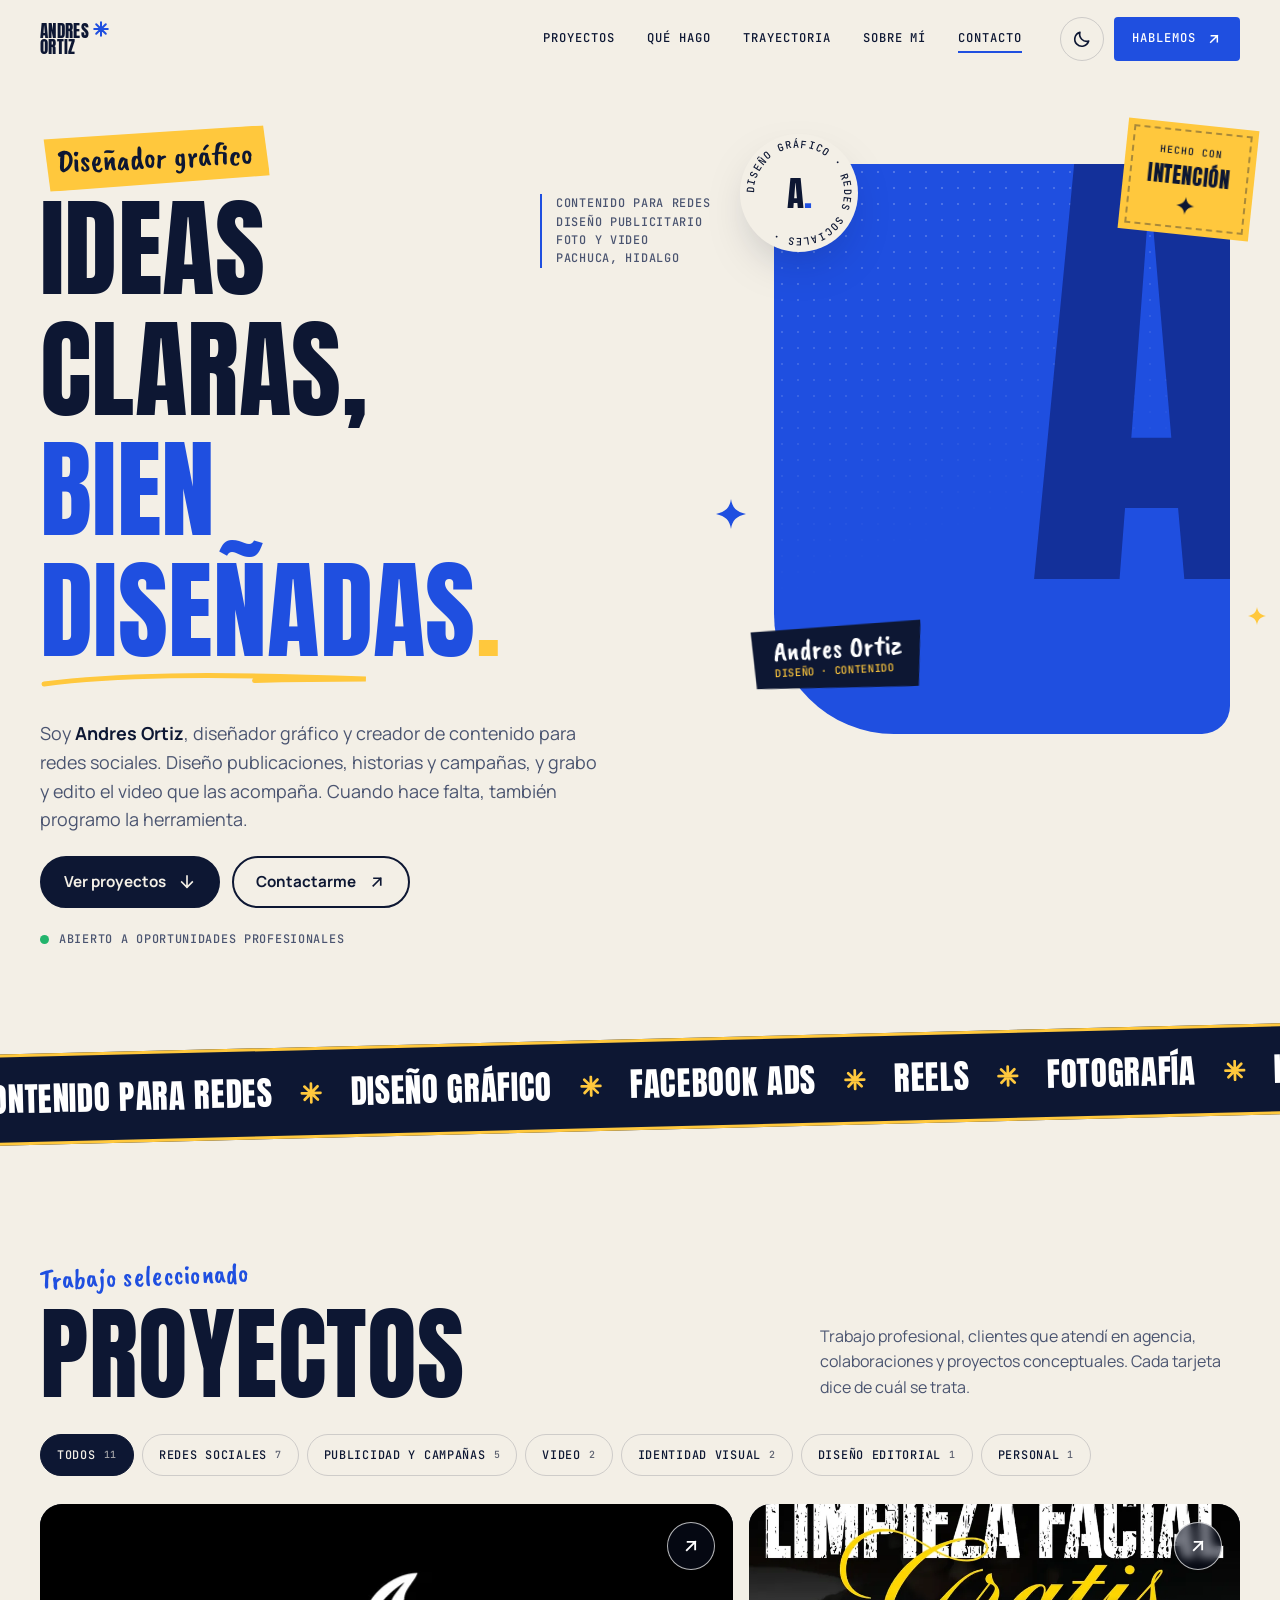
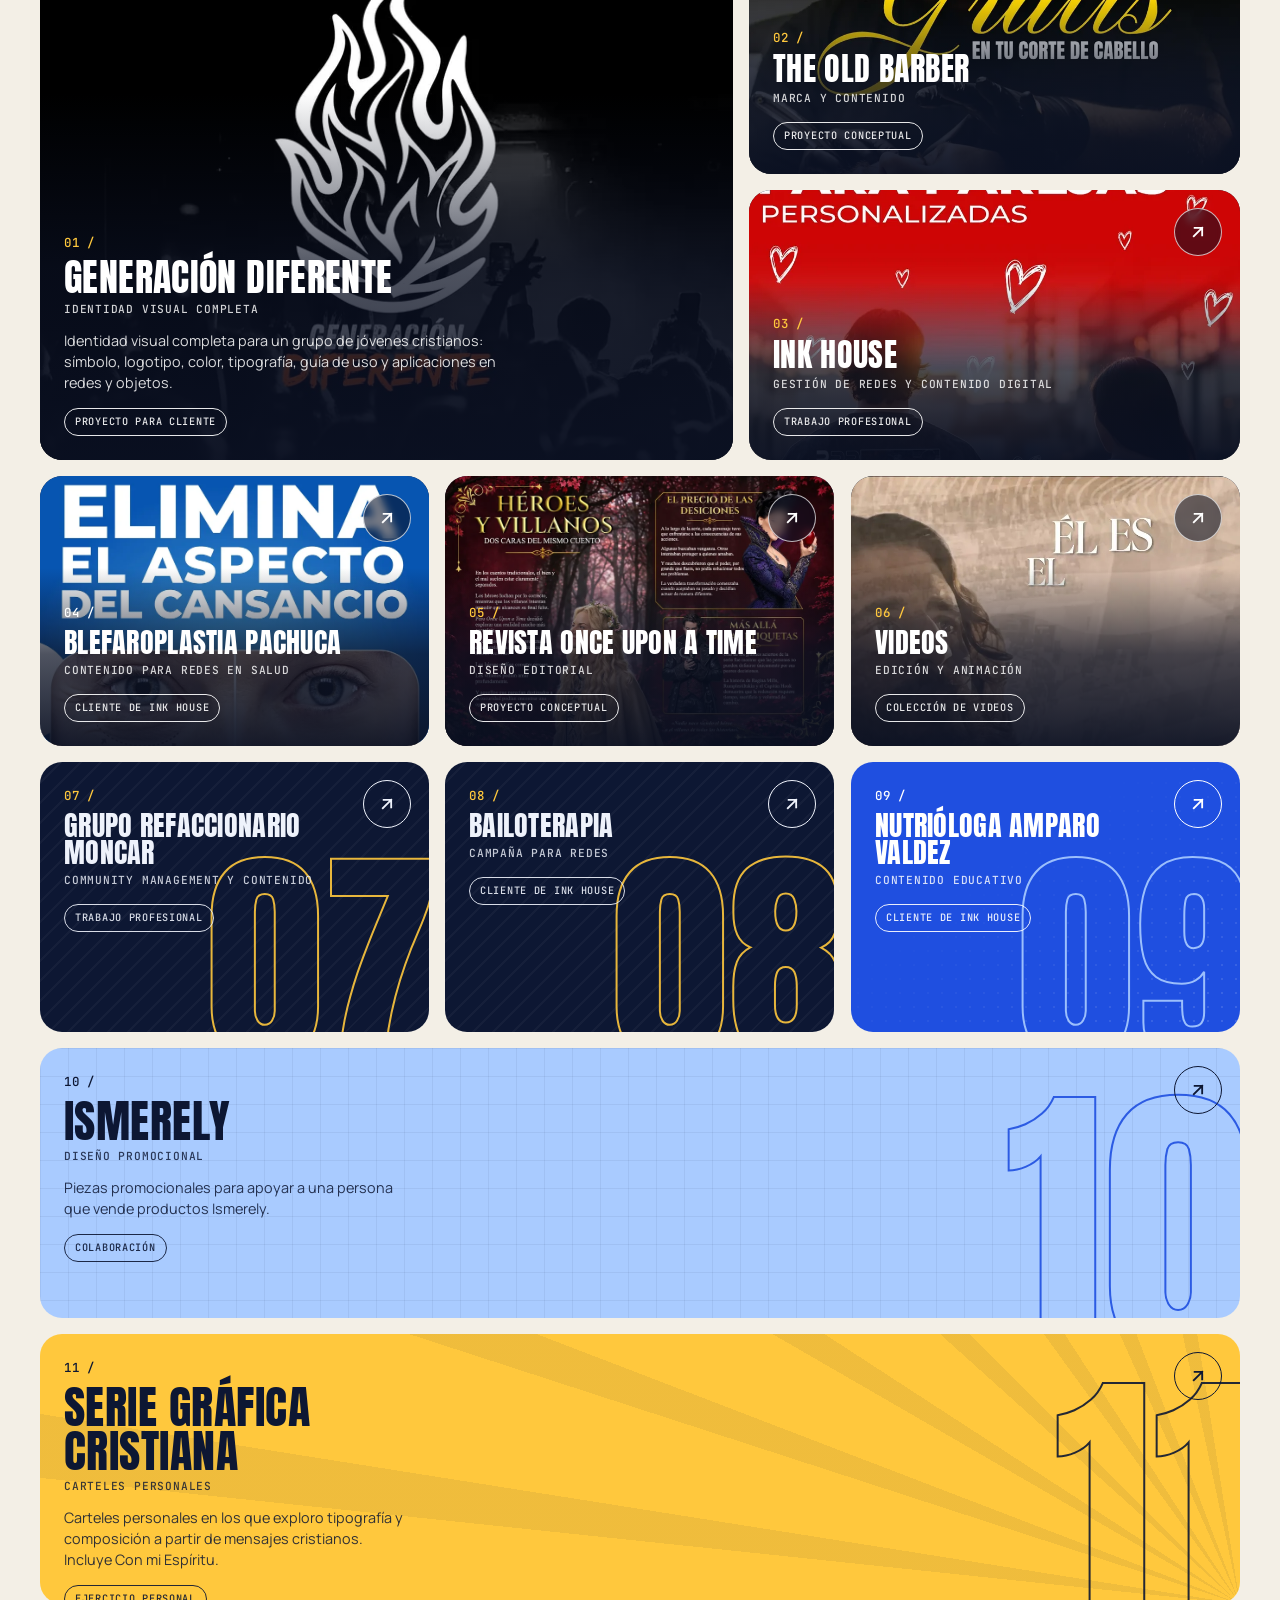
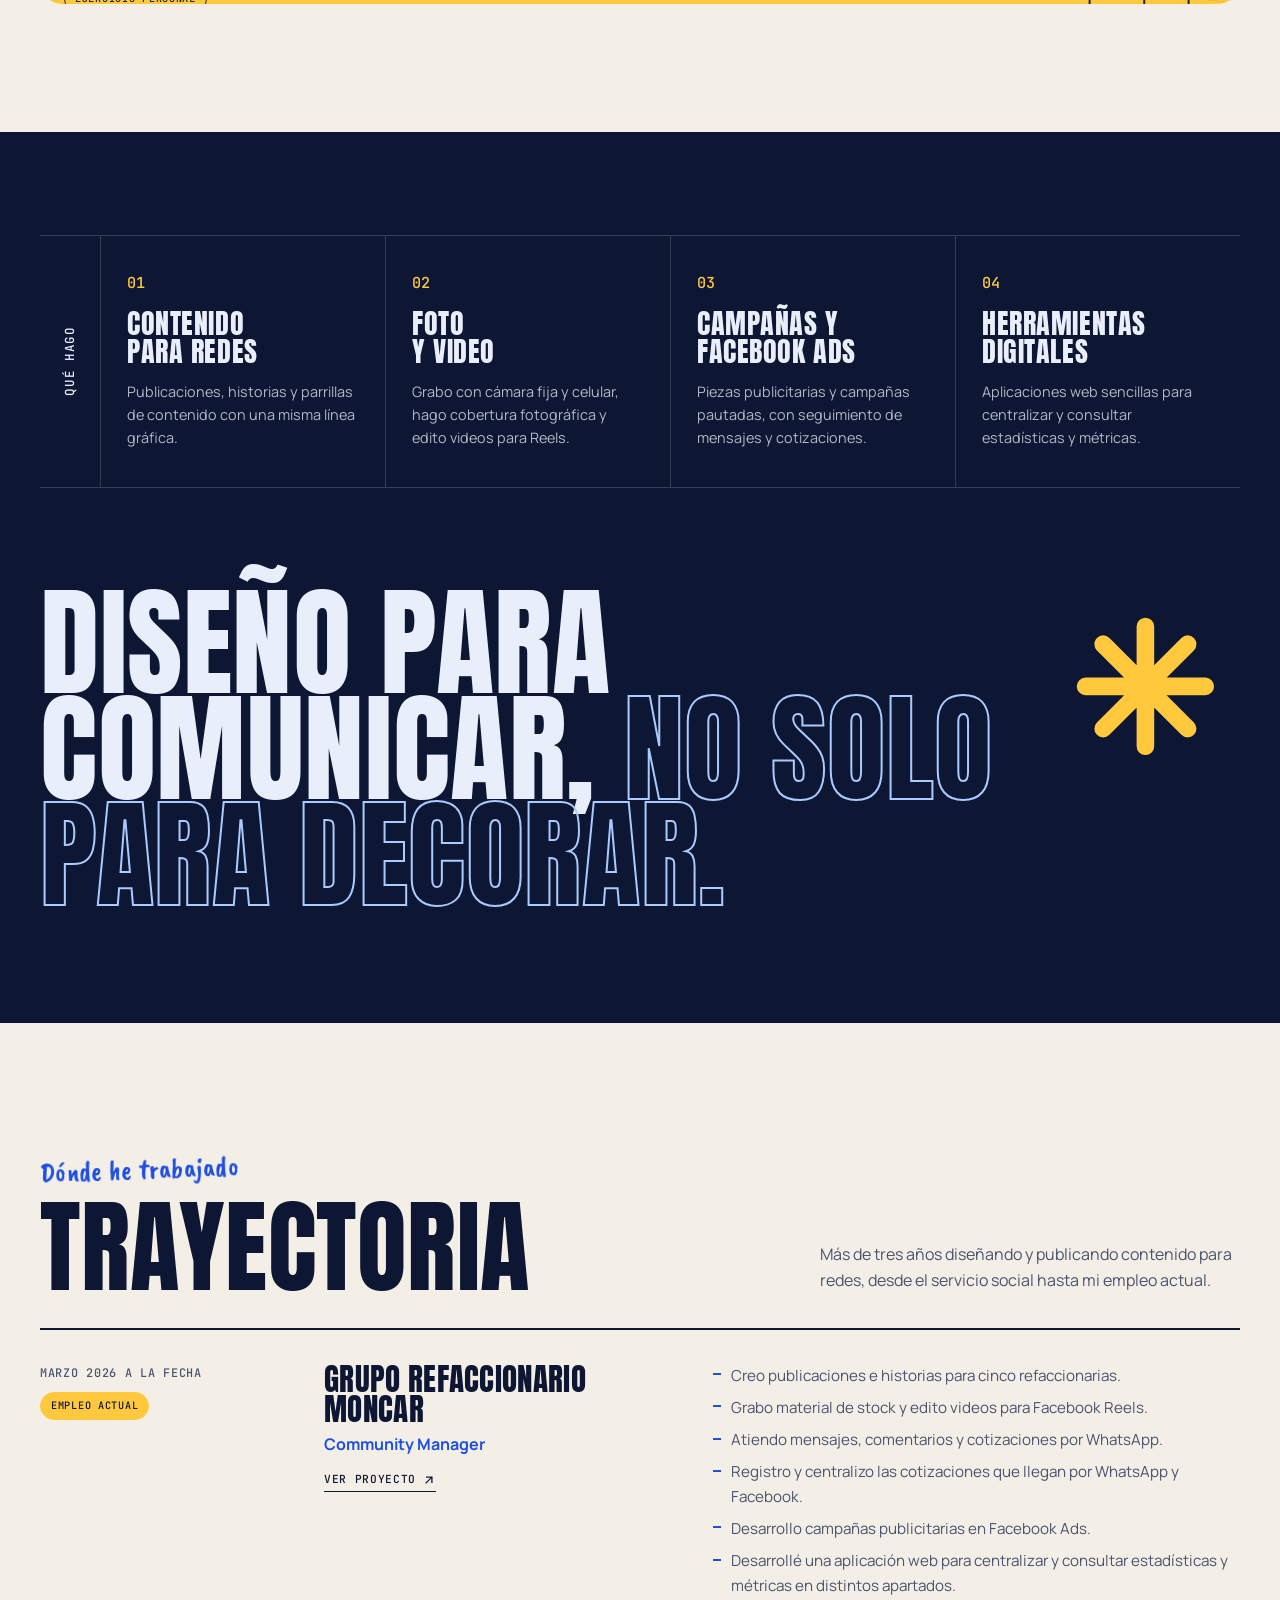
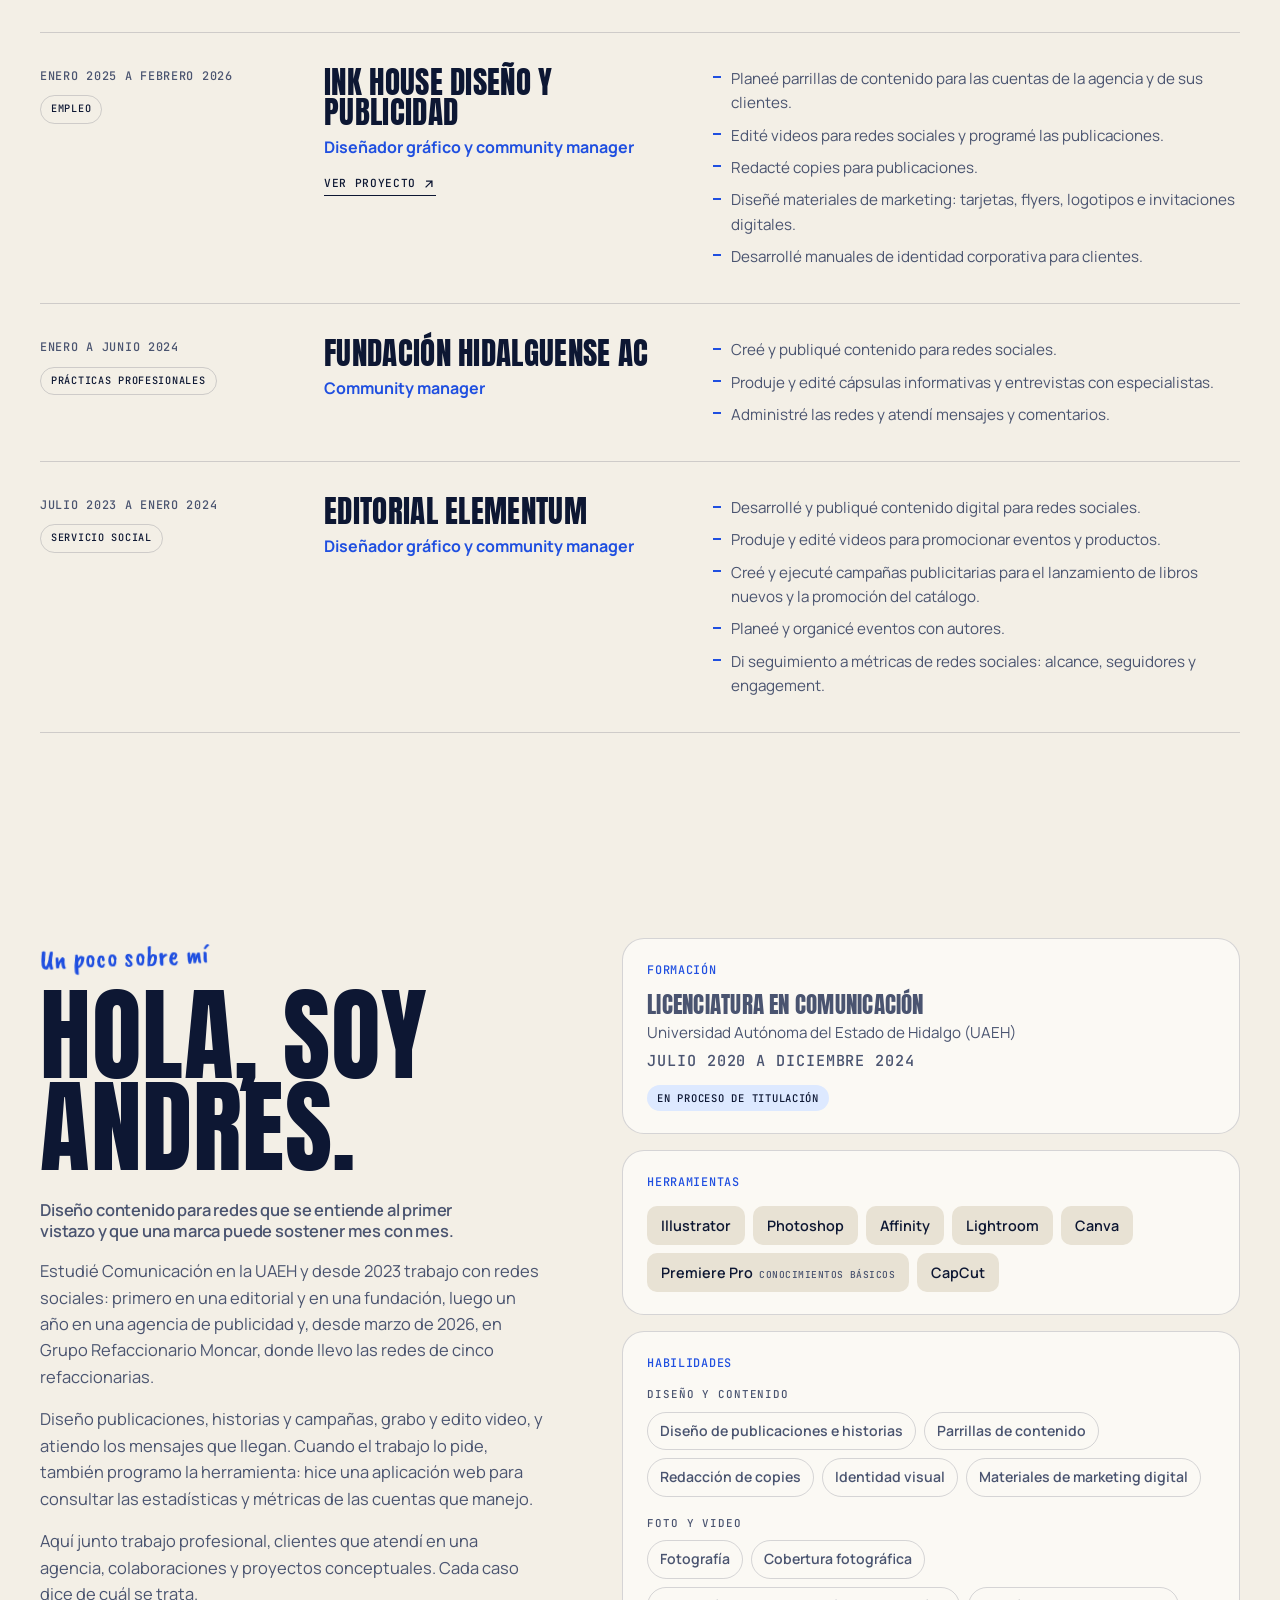
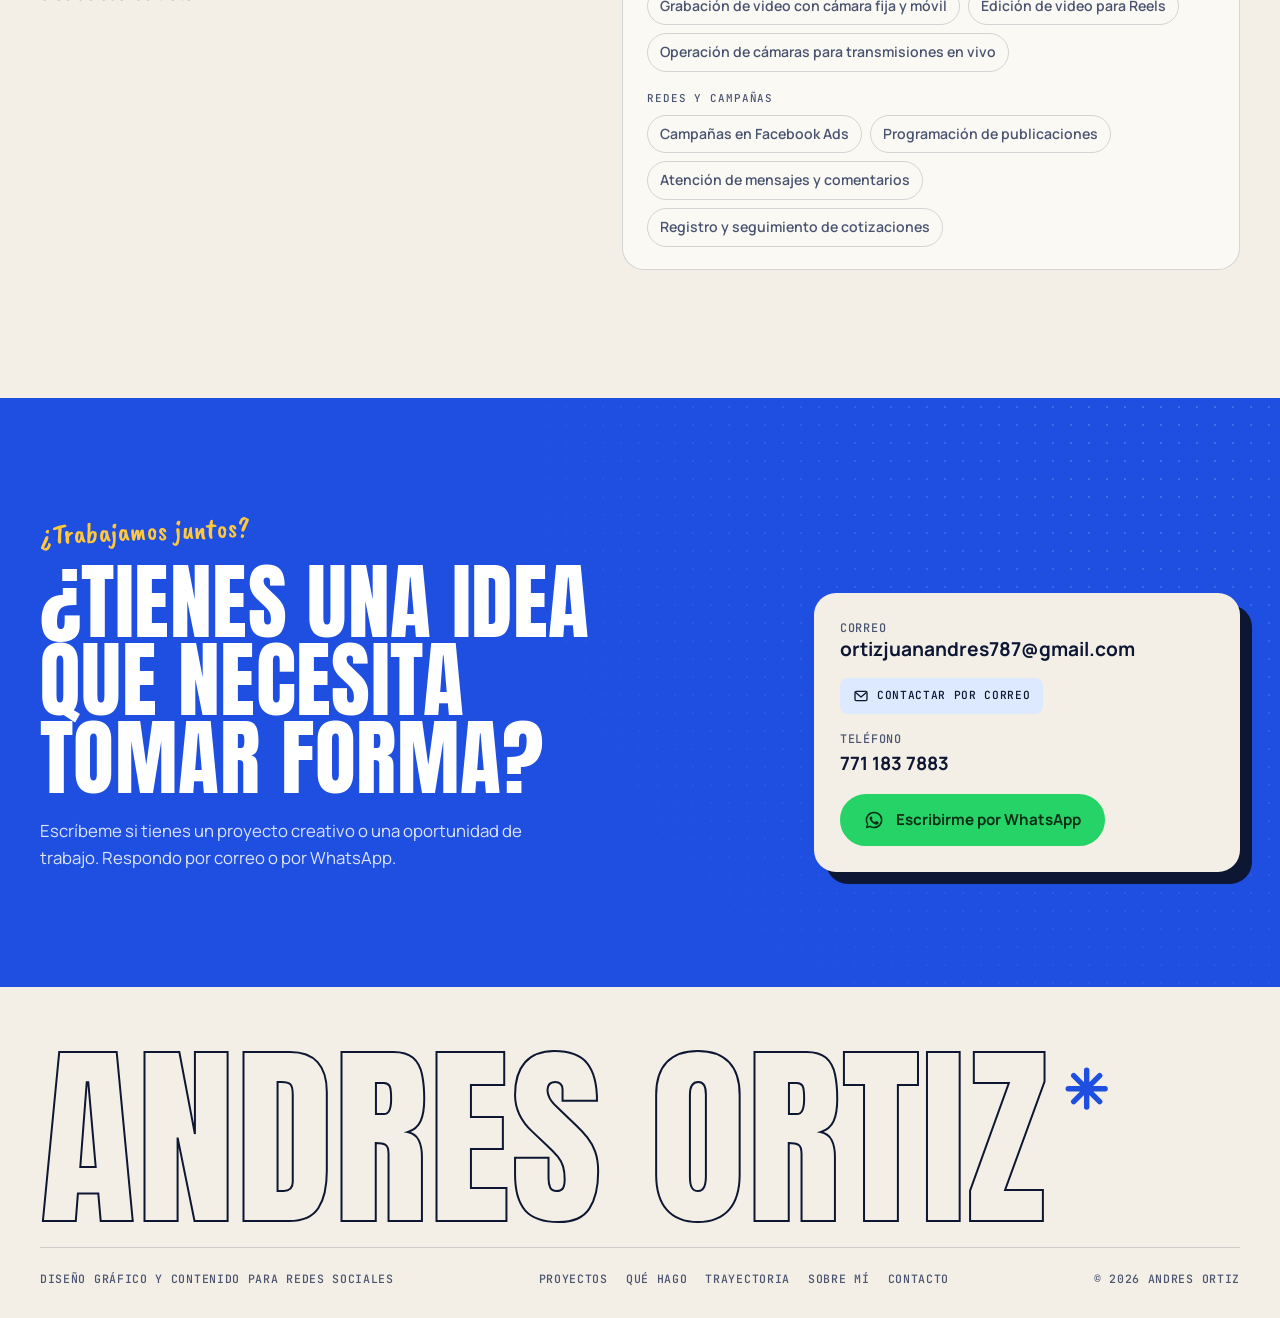
==== commit 1aa904da: "Auditoría: caso de Ink House, nuevo orden, móvil, metadatos y páginas para compartir Co-Authored-By:" ====
--- a/index.html
+++ b/index.html
@@ -7,10 +7,24 @@
 <meta name="description" content="Portafolio de Andres Ortiz, diseñador gráfico y creador de contenido para redes sociales en Pachuca, Hidalgo.">
 <meta name="theme-color" content="#f3efe6" media="(prefers-color-scheme: light)">
 <meta name="theme-color" content="#0a1022" media="(prefers-color-scheme: dark)">
+<link rel="canonical" href="https://andre0tz.github.io/portafolio-andres-ortiz/">
+<!-- Vista al compartir el enlace (Facebook, WhatsApp, LinkedIn, X). Cada proyecto tiene la suya en p/<slug>/ -->
+<meta property="og:type" content="website">
+<meta property="og:site_name" content="Andres Ortiz · Portafolio">
+<meta property="og:locale" content="es_MX">
+<meta property="og:url" content="https://andre0tz.github.io/portafolio-andres-ortiz/">
 <meta property="og:title" content="Andres Ortiz · Diseñador gráfico y creador de contenido para redes sociales">
-<meta property="og:description" content="Publicaciones, historias, campañas en Facebook Ads, fotografía y video para redes sociales.">
-<meta property="og:type" content="website">
+<meta property="og:description" content="Identidad visual, publicaciones, historias, campañas, fotografía y video para redes sociales.">
+<meta property="og:image" content="https://andre0tz.github.io/portafolio-andres-ortiz/assets/compartir/portafolio.jpg">
+<meta property="og:image:width" content="1200">
+<meta property="og:image:height" content="630">
+<meta property="og:image:alt" content="Portafolio de Andres Ortiz con tres de sus proyectos">
+<meta name="twitter:card" content="summary_large_image">
+<meta name="twitter:title" content="Andres Ortiz · Diseñador gráfico y creador de contenido para redes sociales">
+<meta name="twitter:description" content="Identidad visual, publicaciones, historias, campañas, fotografía y video para redes sociales.">
+<meta name="twitter:image" content="https://andre0tz.github.io/portafolio-andres-ortiz/assets/compartir/portafolio.jpg">
 <link rel="icon" href="assets/favicon.svg" type="image/svg+xml">
+<link rel="apple-touch-icon" href="assets/apple-touch-icon.png">
 <link rel="preload" href="assets/fonts/anton-latin-400-normal.woff2" as="font" type="font/woff2" crossorigin>
 <link rel="preload" href="assets/fonts/manrope-latin-wght-normal.woff2" as="font" type="font/woff2" crossorigin>
 <script>
@@ -24,7 +38,7 @@
     if (/[?&]pendientes\b/.test(location.search)) d.classList.add('ver-pendientes');
   })();
 </script>
-<link rel="stylesheet" href="assets/css/estilos.css?v=20261113a">
+<link rel="stylesheet" href="assets/css/estilos.css?v=20261119a">
 </head>
 <body>
 <a class="saltar" href="#contenido">Saltar al contenido</a>
@@ -298,11 +312,12 @@
 
 <div class="aviso" id="aviso" role="status" aria-live="polite"></div>
 
-<script src="assets/js/proyectos.js?v=20261113a"></script>
-<script src="assets/js/videos.js?v=20261113a"></script>
-<script src="assets/js/videoteca.js?v=20261113a"></script>
-<script src="assets/js/revista.js?v=20261113a"></script>
-<script src="assets/js/presentaciones.js?v=20261113a"></script>
-<script src="assets/js/main.js?v=20261113a"></script>
+<script src="assets/js/miniaturas.js?v=20261119a"></script>
+<script src="assets/js/proyectos.js?v=20261119a"></script>
+<script src="assets/js/videos.js?v=20261119a"></script>
+<script src="assets/js/videoteca.js?v=20261119a"></script>
+<script src="assets/js/revista.js?v=20261119a"></script>
+<script src="assets/js/presentaciones.js?v=20261119a"></script>
+<script src="assets/js/main.js?v=20261119a"></script>
 </body>
 </html>
--- a/assets/css/estilos.css
+++ b/assets/css/estilos.css
@@ -1550,7 +1550,9 @@
 .revista.es-vertical .revista__canto{display:none}
 
 /* Cada página: imagen más una capa de papel con pliegue, curvatura y grano */
-.revista__pagina{position:relative;overflow:hidden;background:#140e1b}
+/* La librería posiciona cada página; solo antes de que cargue se usa posición relativa */
+.revista__pagina{overflow:hidden;background:#140e1b}
+.revista:not(.lista) .revista__pagina,.revista.sin-giro .revista__pagina{position:relative}
 .revista__pagina img{display:block;width:100%;height:100%;object-fit:cover;pointer-events:none;user-select:none}
 .revista__papel{position:absolute;inset:0;pointer-events:none}
 .revista__pagina--izq .revista__papel{background:
@@ -1617,3 +1619,52 @@
   .revista-ampliada__pliego,.revista-ampliada__pliego.es-una{width:max(100%,900px)}
 }
 @media (prefers-reduced-motion:reduce){.portada-rev__libro{animation:none}.revista__canto,.revista__mini{transition:none}}
+
+/* =====================================================================
+   31. AJUSTES DE LA AUDITORÍA: DESBORDES, MÓVIL Y LEGIBILIDAD
+   ===================================================================== */
+/* El aviso para colocar la foto solo se ve en modo de revisión (?pendientes).
+   En público queda el panel azul con la letra, que ya es una composición completa. */
+html:not(.ver-pendientes) .hueco--foto{display:none}
+
+/* Ningún caso debe generar desplazamiento horizontal, aunque una pieza rote */
+.caso__cuerpo{overflow-x:hidden}
+
+/* Abanico de invitaciones en tableta: las tarjetas se encogen para caber
+   en reposo y al tocarlas no se abren más allá del ancho de la pantalla */
+@media (min-width:621px) and (max-width:1100px){
+  .abanico>.ig{flex-basis:min(250px,27vw);margin-left:-70px}
+  .abanico:hover>.ig,.abanico:focus-within>.ig{margin-left:-40px}
+}
+
+@media (max-width:620px){
+  /* Filtros en una sola fila deslizable: ocupan una línea en lugar de tres */
+  .filtros{flex-wrap:nowrap;overflow-x:auto;scrollbar-width:none;margin-inline:calc(-1 * var(--margen));padding:2px var(--margen) 6px;scroll-snap-type:x proximity;
+    -webkit-mask-image:linear-gradient(90deg,transparent 0,#000 var(--margen),#000 calc(100% - 28px),transparent);mask-image:linear-gradient(90deg,transparent 0,#000 var(--margen),#000 calc(100% - 28px),transparent)}
+  .filtros::-webkit-scrollbar{display:none}
+  .filtro{flex:none;scroll-snap-align:start;height:44px}
+
+  /* Etiquetas y textos de apoyo con un mínimo legible en pantallas pequeñas */
+  .obra__rel,.tray__tipo,.habilidades__grupo h4,.hero__nombre .mono{font-size:.72rem}
+  .formacion__estado{font-size:.72rem!important}
+  .herramientas li small,.pie small,.pie .mono{font-size:.7rem}
+  .estampa span{font-size:.7rem}
+  .chip{font-size:.68rem}
+}
+
+/* Portada en celular: la presentación y los botones suben antes del panel
+   ilustrado, para que "Ver proyectos" quede en la primera pantalla. Mientras
+   no haya foto, el panel es más bajo porque solo cumple una función decorativa. */
+@media (max-width:620px){
+  .hero__grid{grid-template-areas:"texto" "pie" "visual";row-gap:22px}
+  .hero__visual{margin:18px 0 8px}
+  .hero__panel:not(:has(img)){aspect-ratio:5/4}
+}
+
+/* Número de tarjeta con contraste suficiente sobre los fondos azules */
+.t-cobalto .obra__num{color:#fff}
+.t-cielo .obra__num{color:var(--azul-tinta)}
+
+/* Las vistas previas de cada tarjeta solo aparecen al pasar el cursor; en
+   pantallas táctiles no se muestran ni se descargan */
+@media (hover:none){.obra__vistazo{display:none}}
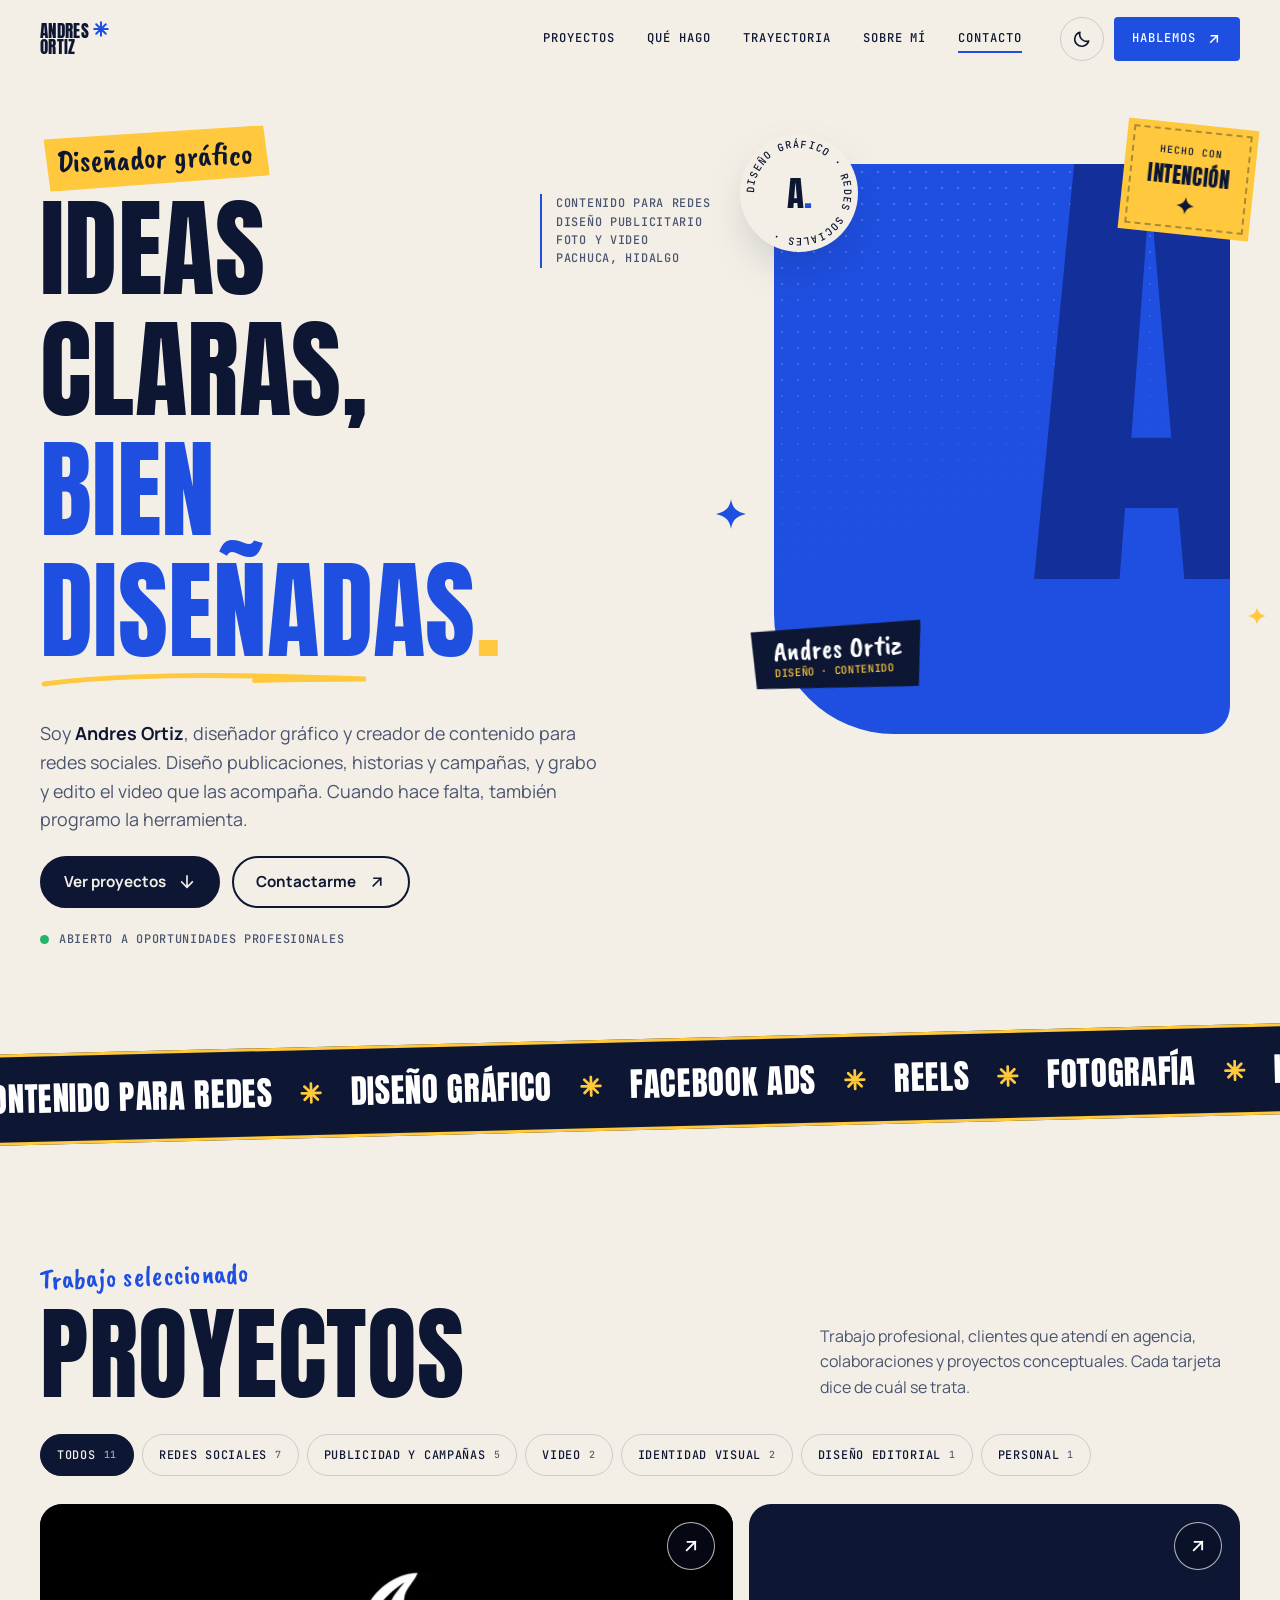
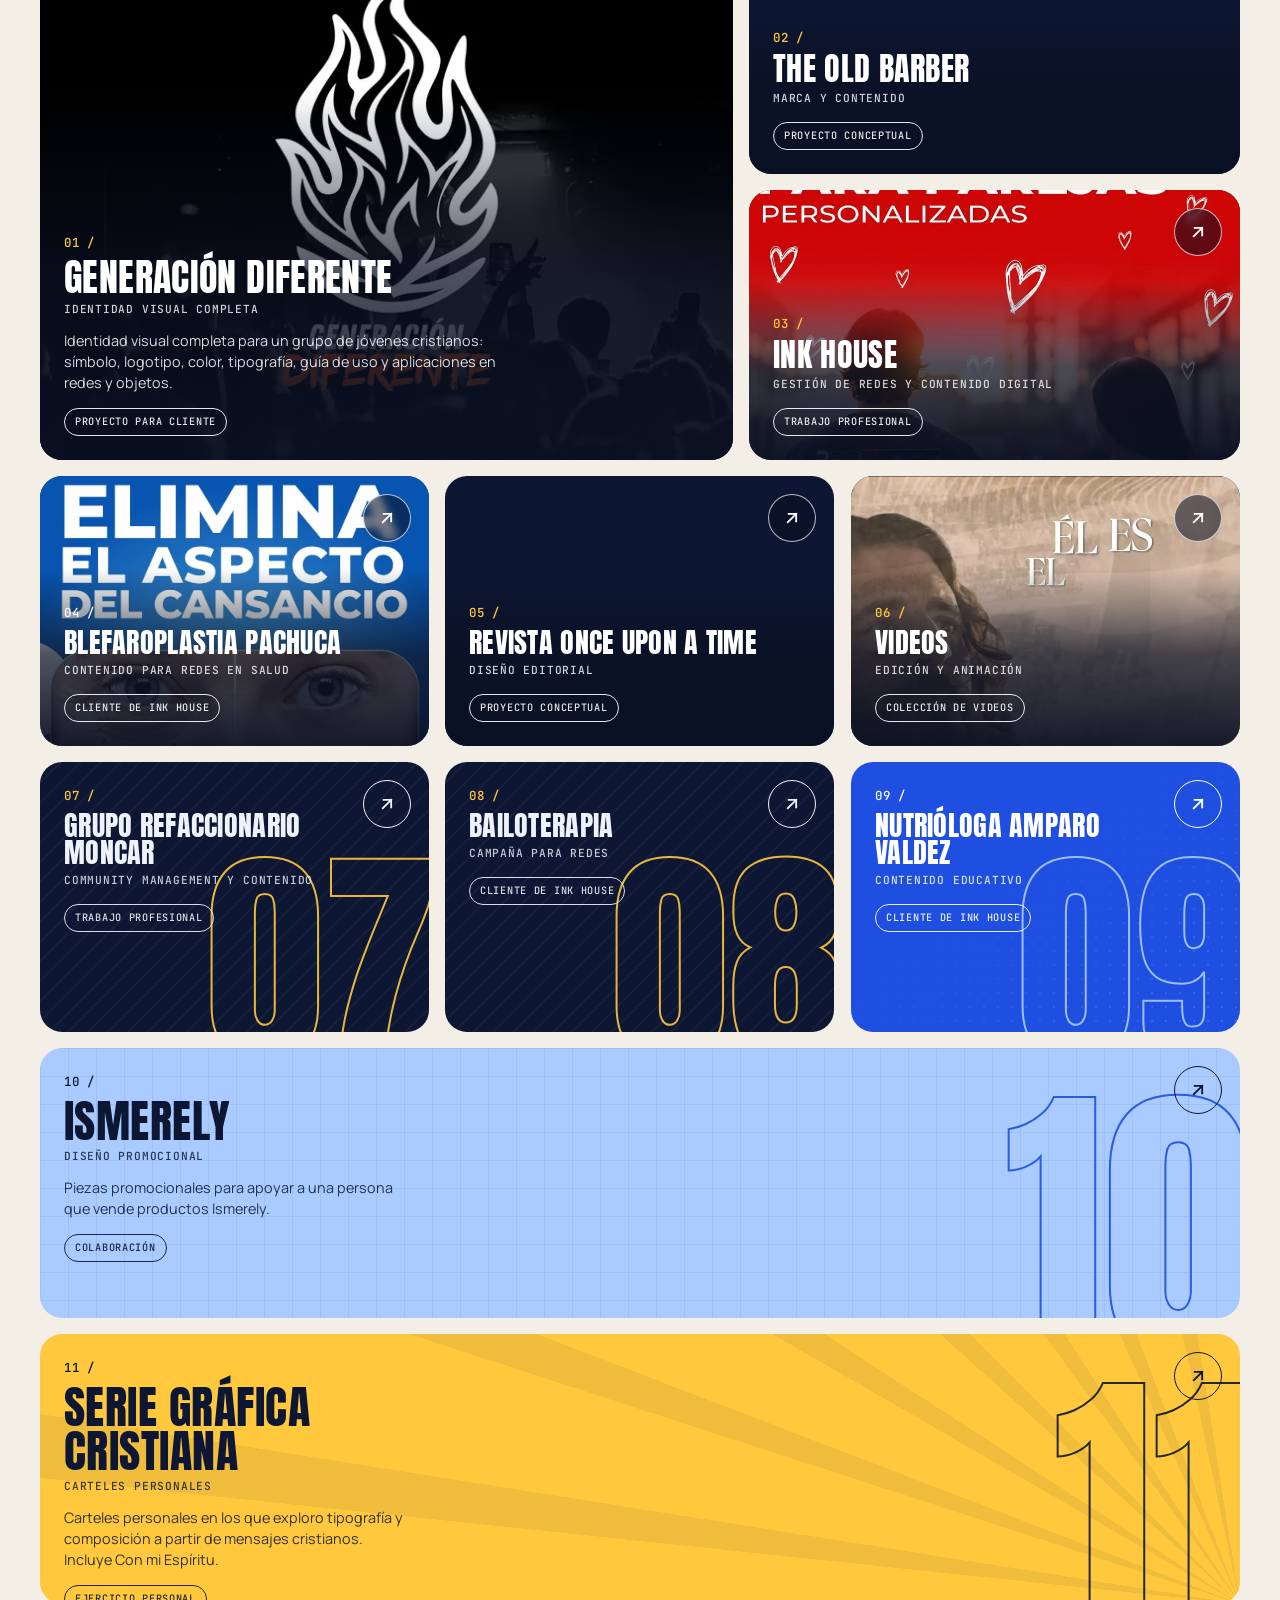
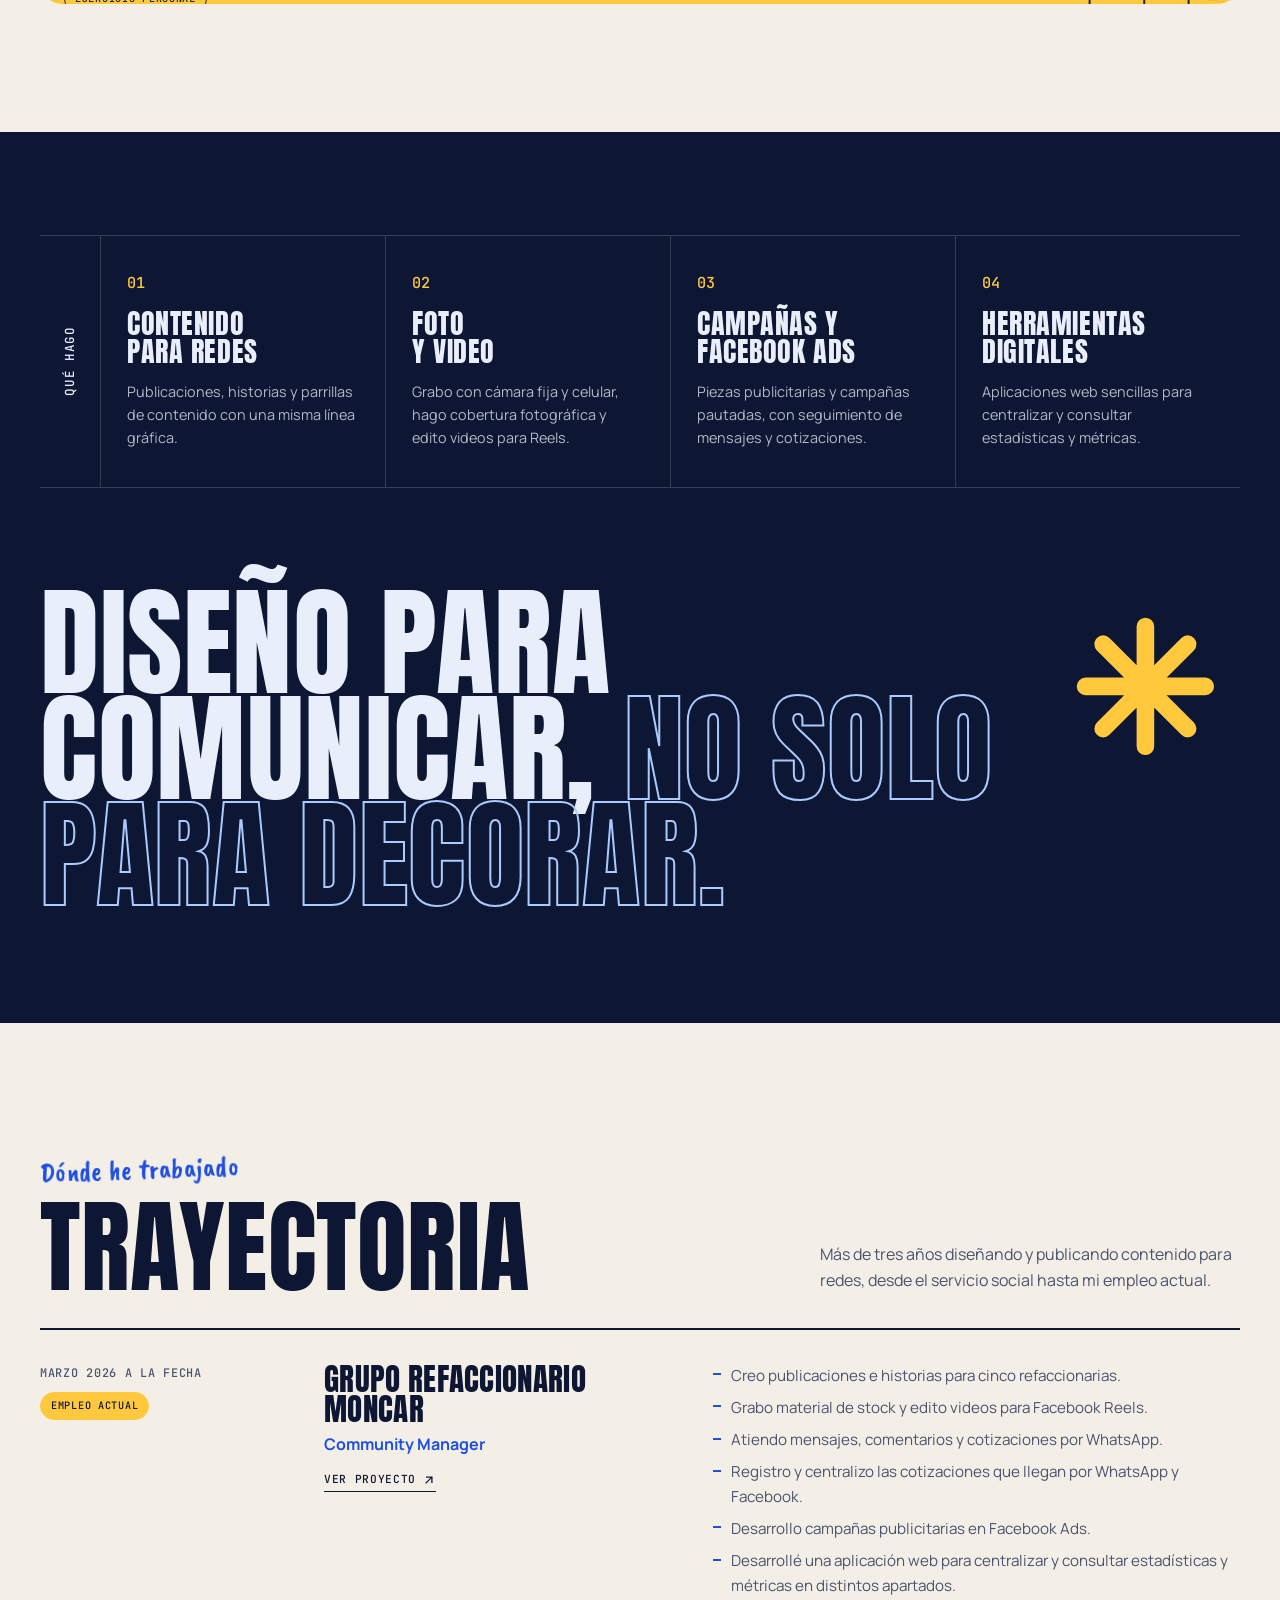
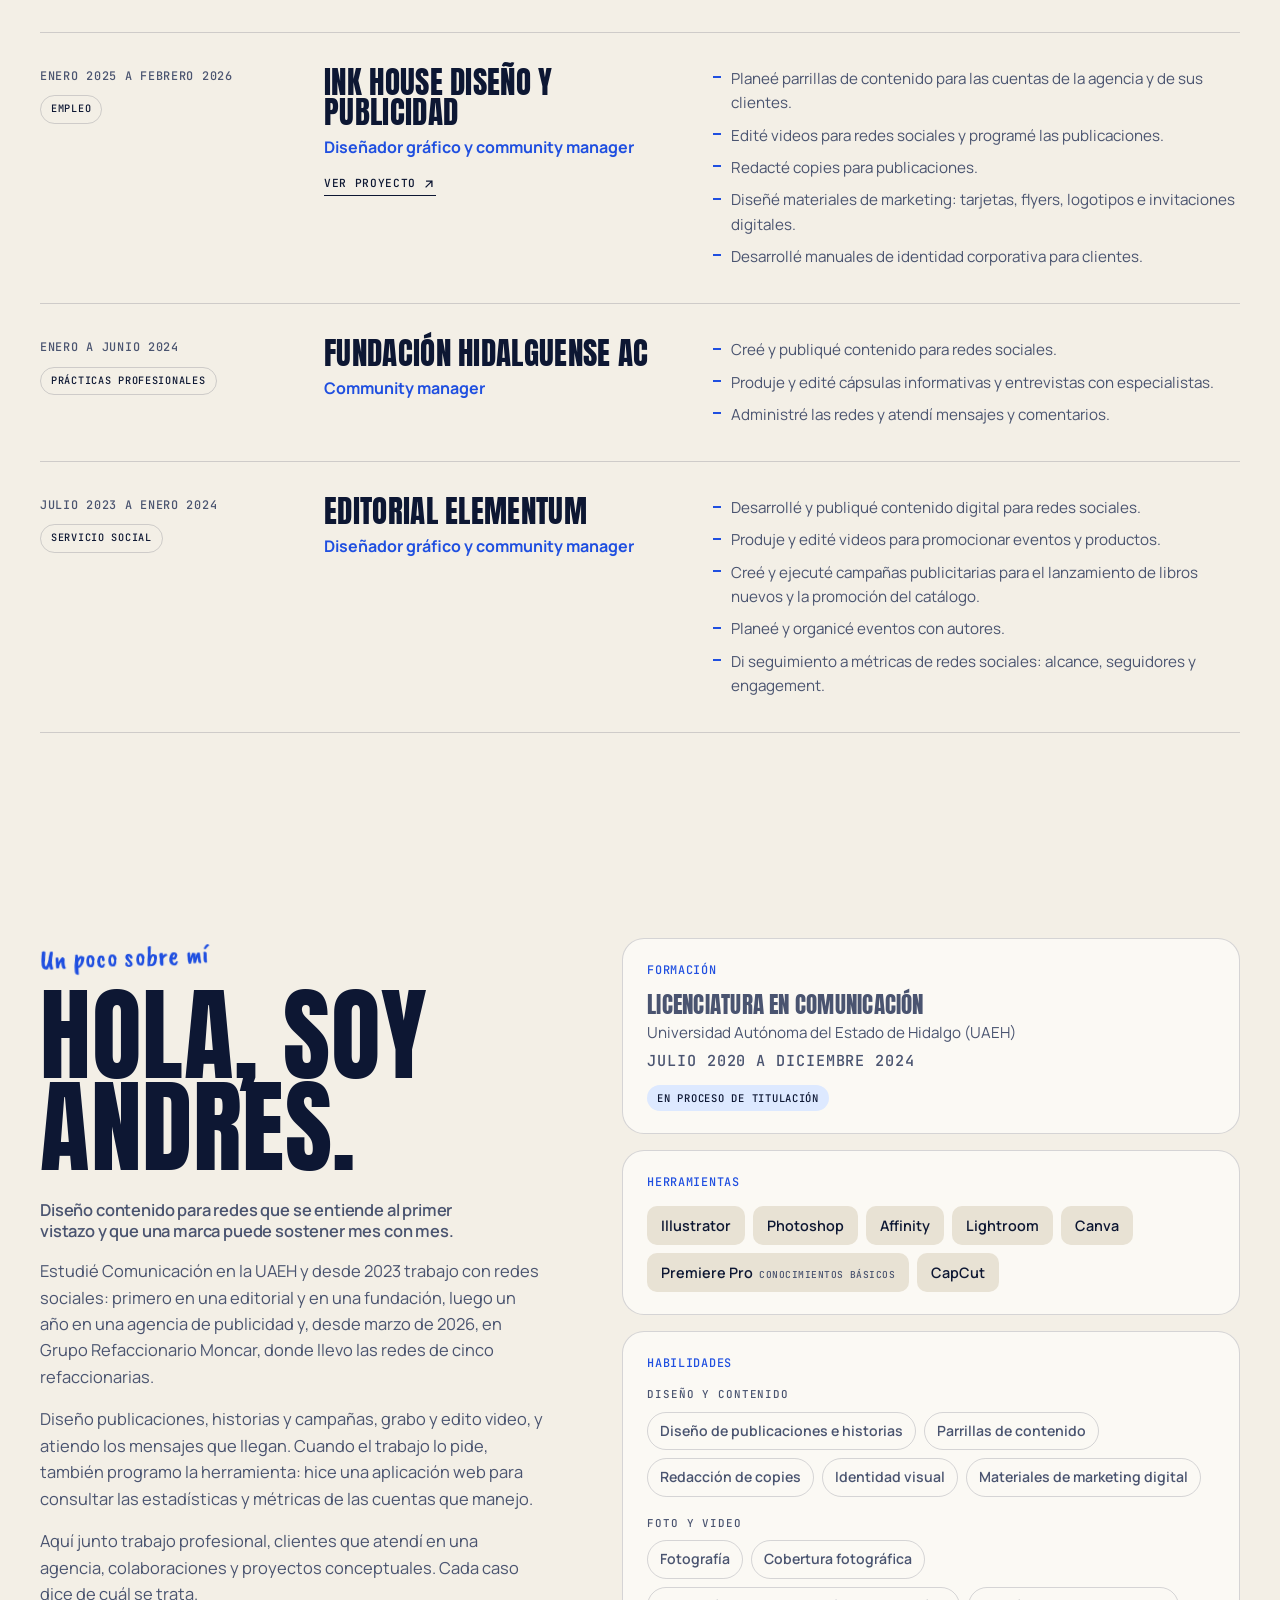
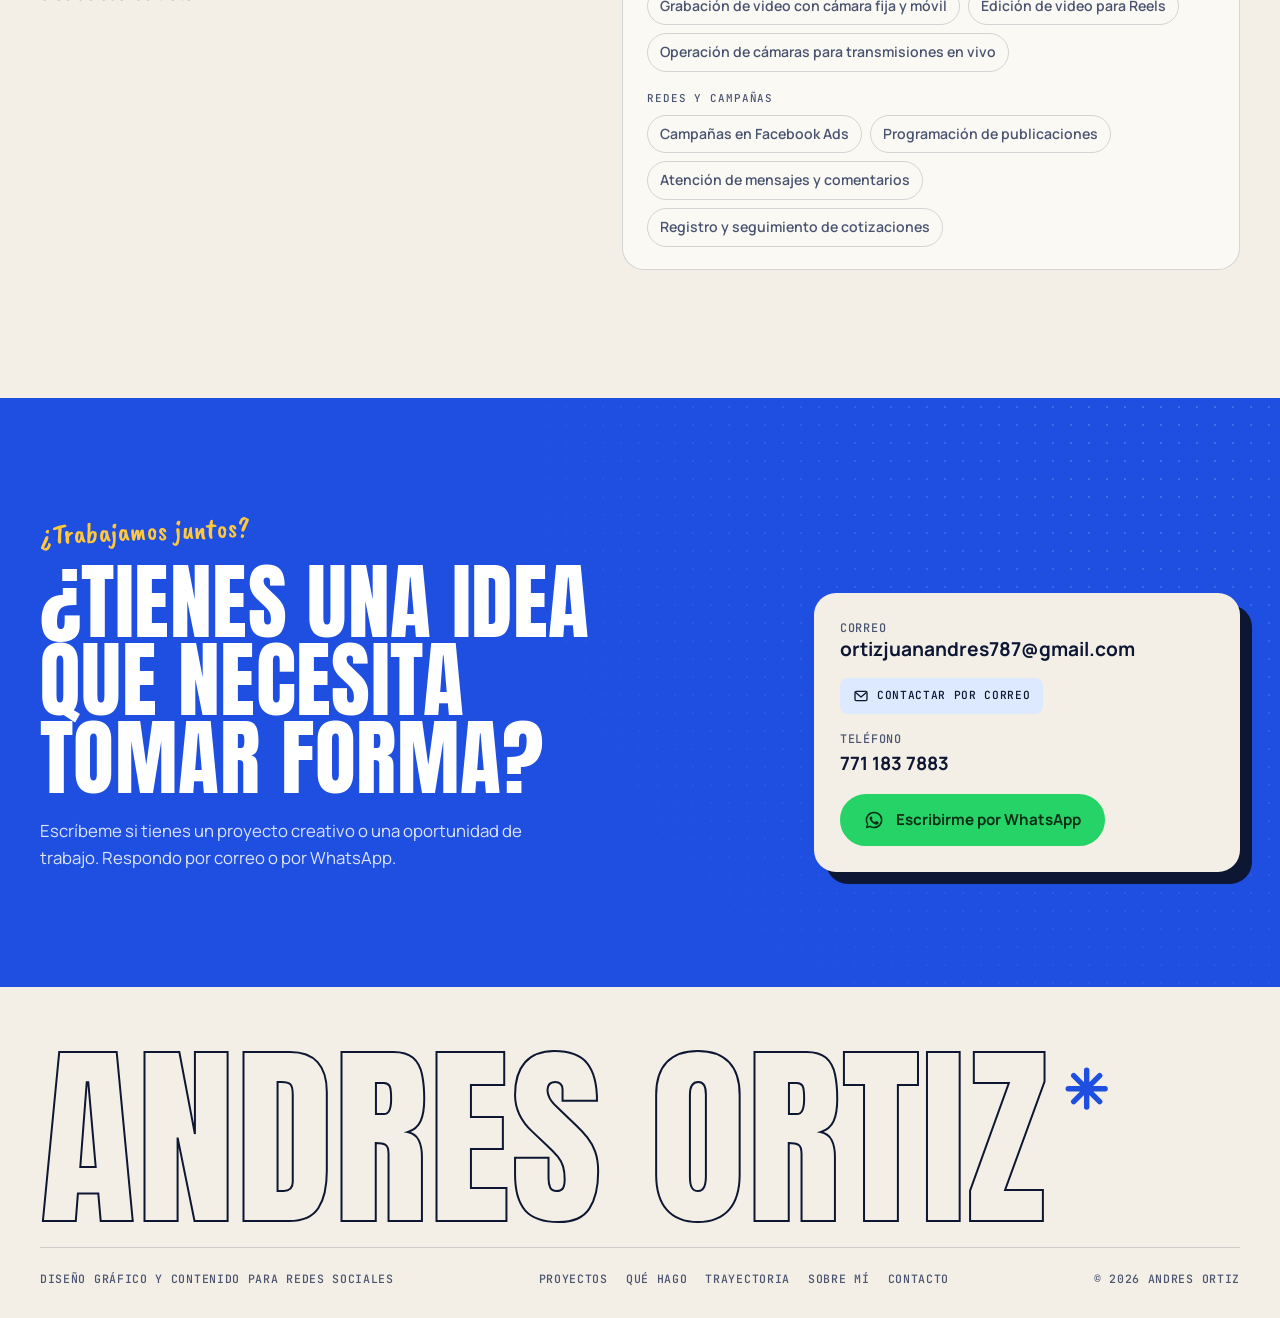
==== commit 0463167c: "Tarjetas clicables completas, texto blanco sobre fondos oscuros, interlineado y textos más breves Co" ====
--- a/index.html
+++ b/index.html
@@ -38,7 +38,7 @@
     if (/[?&]pendientes\b/.test(location.search)) d.classList.add('ver-pendientes');
   })();
 </script>
-<link rel="stylesheet" href="assets/css/estilos.css?v=20261119a">
+<link rel="stylesheet" href="assets/css/estilos.css?v=20261120a">
 </head>
 <body>
 <a class="saltar" href="#contenido">Saltar al contenido</a>
@@ -312,12 +312,12 @@
 
 <div class="aviso" id="aviso" role="status" aria-live="polite"></div>
 
-<script src="assets/js/miniaturas.js?v=20261119a"></script>
-<script src="assets/js/proyectos.js?v=20261119a"></script>
-<script src="assets/js/videos.js?v=20261119a"></script>
-<script src="assets/js/videoteca.js?v=20261119a"></script>
-<script src="assets/js/revista.js?v=20261119a"></script>
-<script src="assets/js/presentaciones.js?v=20261119a"></script>
-<script src="assets/js/main.js?v=20261119a"></script>
+<script src="assets/js/miniaturas.js?v=20261120a"></script>
+<script src="assets/js/proyectos.js?v=20261120a"></script>
+<script src="assets/js/videos.js?v=20261120a"></script>
+<script src="assets/js/videoteca.js?v=20261120a"></script>
+<script src="assets/js/revista.js?v=20261120a"></script>
+<script src="assets/js/presentaciones.js?v=20261120a"></script>
+<script src="assets/js/main.js?v=20261120a"></script>
 </body>
 </html>
--- a/assets/css/estilos.css
+++ b/assets/css/estilos.css
@@ -1668,3 +1668,37 @@
 /* Las vistas previas de cada tarjeta solo aparecen al pasar el cursor; en
    pantallas táctiles no se muestran ni se descargan */
 @media (hover:none){.obra__vistazo{display:none}}
+
+/* =====================================================================
+   32. FLECHAS, TEXTO BLANCO E INTERLINEADO EN LOS CASOS
+   ===================================================================== */
+/* La flecha de cada tarjeta es decorativa: deja pasar el clic al enlace
+   que está debajo, así abrir el proyecto funciona también desde la flecha */
+.obra__flecha{pointer-events:none}
+
+/* Texto de cuerpo en blanco puro siempre que el fondo es oscuro:
+   todos los casos en tema oscuro, y en tema claro los que tienen fondo
+   oscuro fijo (portada de Generación Diferente, Videos y la revista).
+   Los acentos de color, títulos y piezas simuladas conservan su color. */
+:is([data-theme="oscuro"] .caso__lienzo, .caso__lienzo.paleta-oat, .caso__lienzo.paleta-gdi .caso__cabeza, .caso__lienzo:not([class*="paleta-"]) .caso__cabeza) :is(
+  .caso__resumen, .caso__aclaracion, .caso__fichas dd, .fichas dd, .sec-cab__nota,
+  .decision p, .resultado p, .objeto__desc, .portal__etq, .carrusel-pieza figcaption span,
+  .vitrina__desc, .vt__resumen, .vt__datos dd, .vt__decisiones p, .revista__ayuda, .caso__fichas dd li
+){color:#fff}
+.caso__lienzo.paleta-oat :is(.caso__resumen,.caso__aclaracion,.caso__fichas dd,.sec-cab__nota,.decision p,.revista__ayuda){color:#fff}
+
+/* Interlineado: los títulos condensados dejan aire suficiente para los
+   acentos (Ó, Á) y los párrafos usan un ritmo común y cómodo */
+.caso__titulo{line-height:1}
+.sec-cab__titulo{line-height:1}
+.decision h4{line-height:1.2}
+.caso__fichas dd,.fichas dd,.objeto__desc,.vitrina__desc,.vt__resumen,.carrusel-pieza figcaption span{line-height:1.65}
+.decision p,.resultado p,.sec-cab__nota,.caso__aclaracion{line-height:1.7}
+/* Listas, títulos de decisiones y etiquetas sobre fondo oscuro: blanco puro en lugar de crema */
+:is([data-theme="oscuro"] .caso__lienzo, .caso__lienzo.paleta-oat) :is(dd li, .decision h4, .caso__chips .chip:not(.chip--fuerte)){color:#fff}
+.caso__lienzo.paleta-gdi .caso__cabeza .caso__chips .chip:not(.chip--fuerte){color:#fff}
+/* Tarjetas con foto: el texto se apoya abajo con flex en lugar de posicionarse.
+   Así el área clicable del enlace (su ::after) cubre la tarjeta completa
+   y no solo la franja del título */
+.obra--foto{display:flex;flex-direction:column;justify-content:flex-end}
+.obra--foto .obra__info{position:static}
